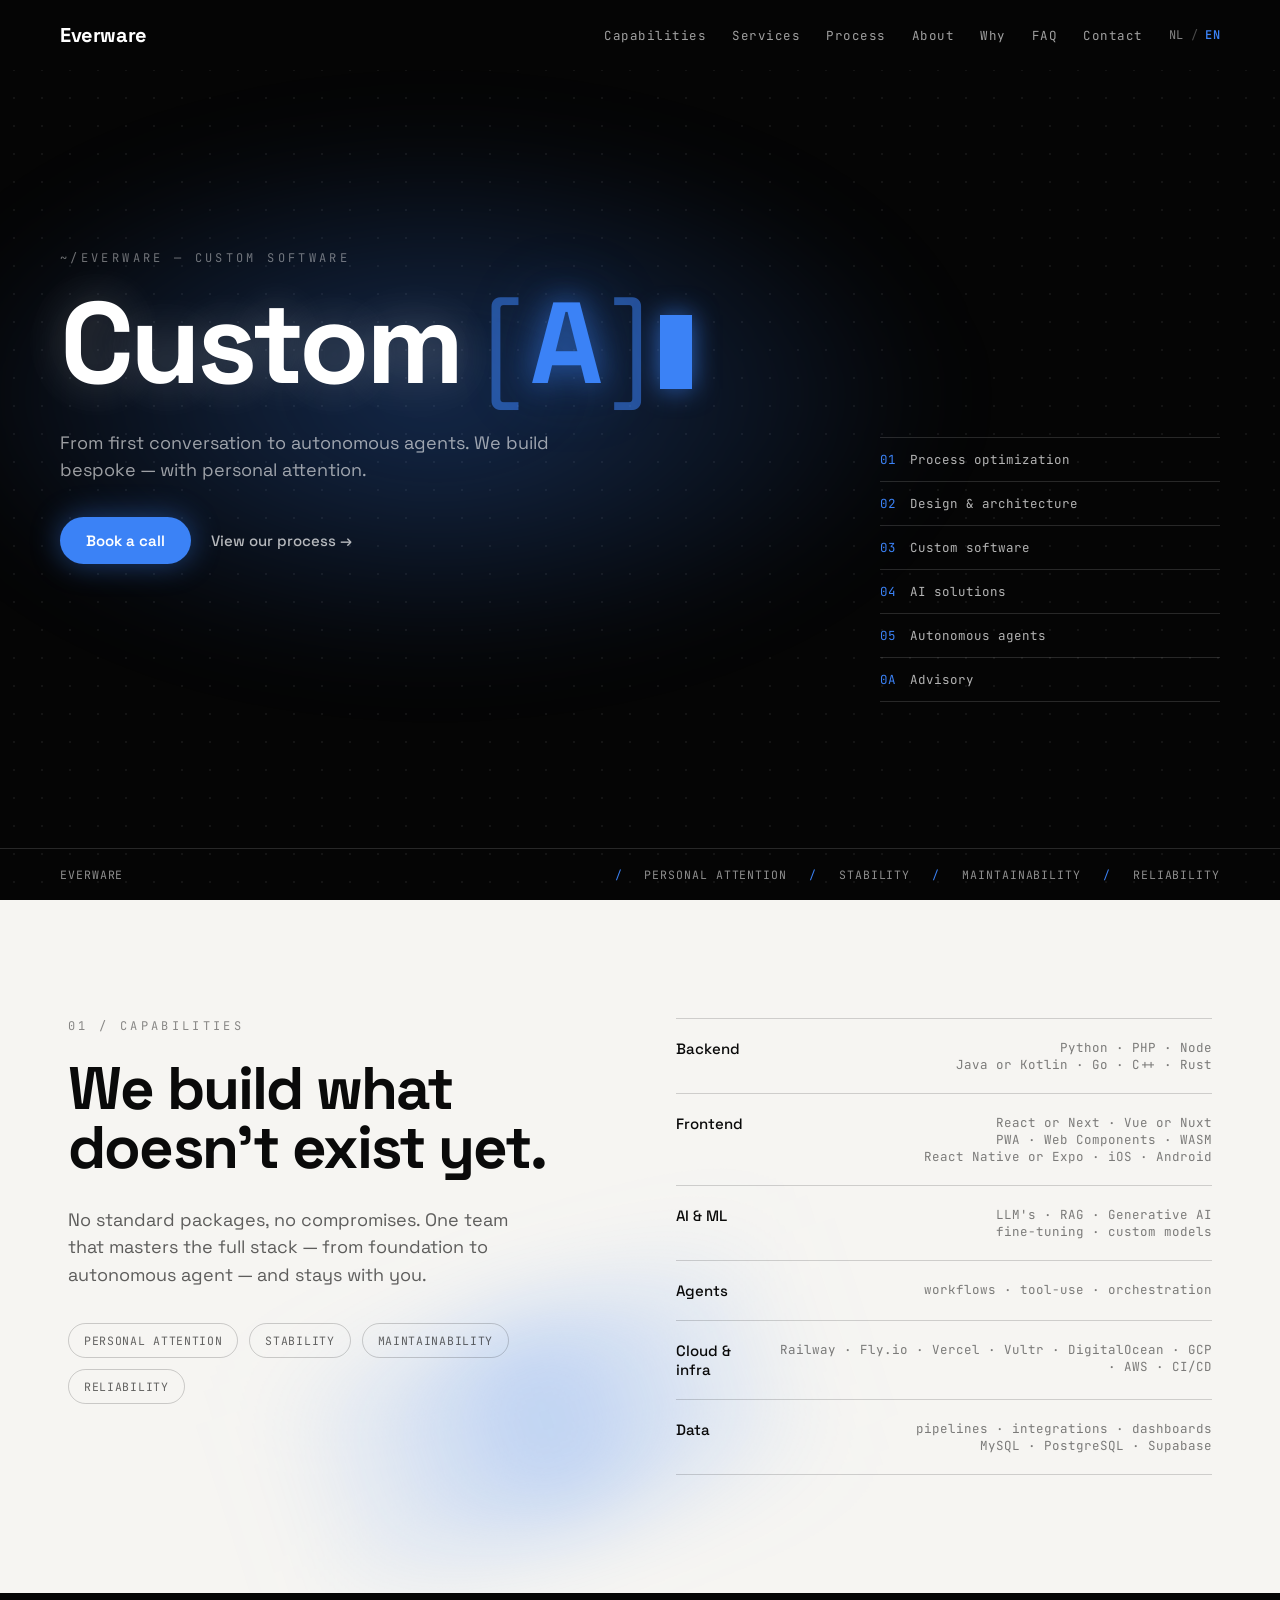
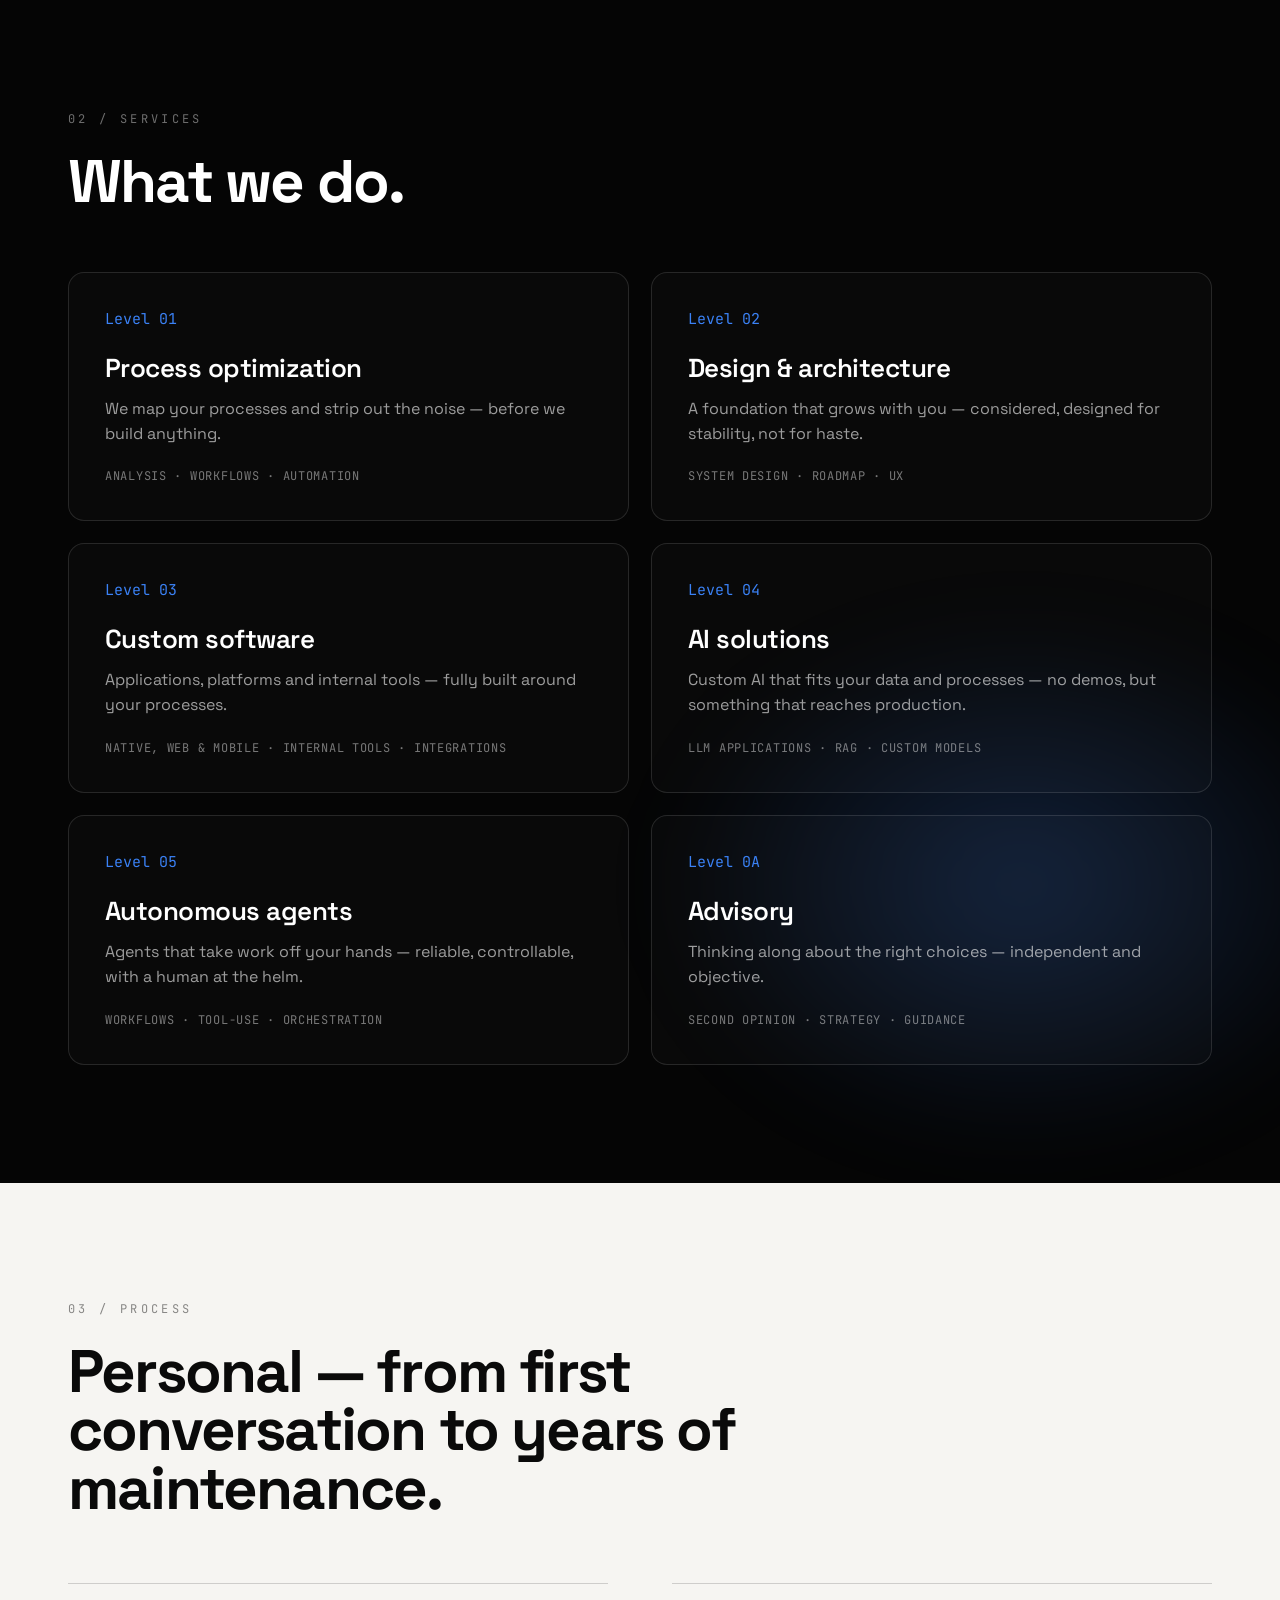
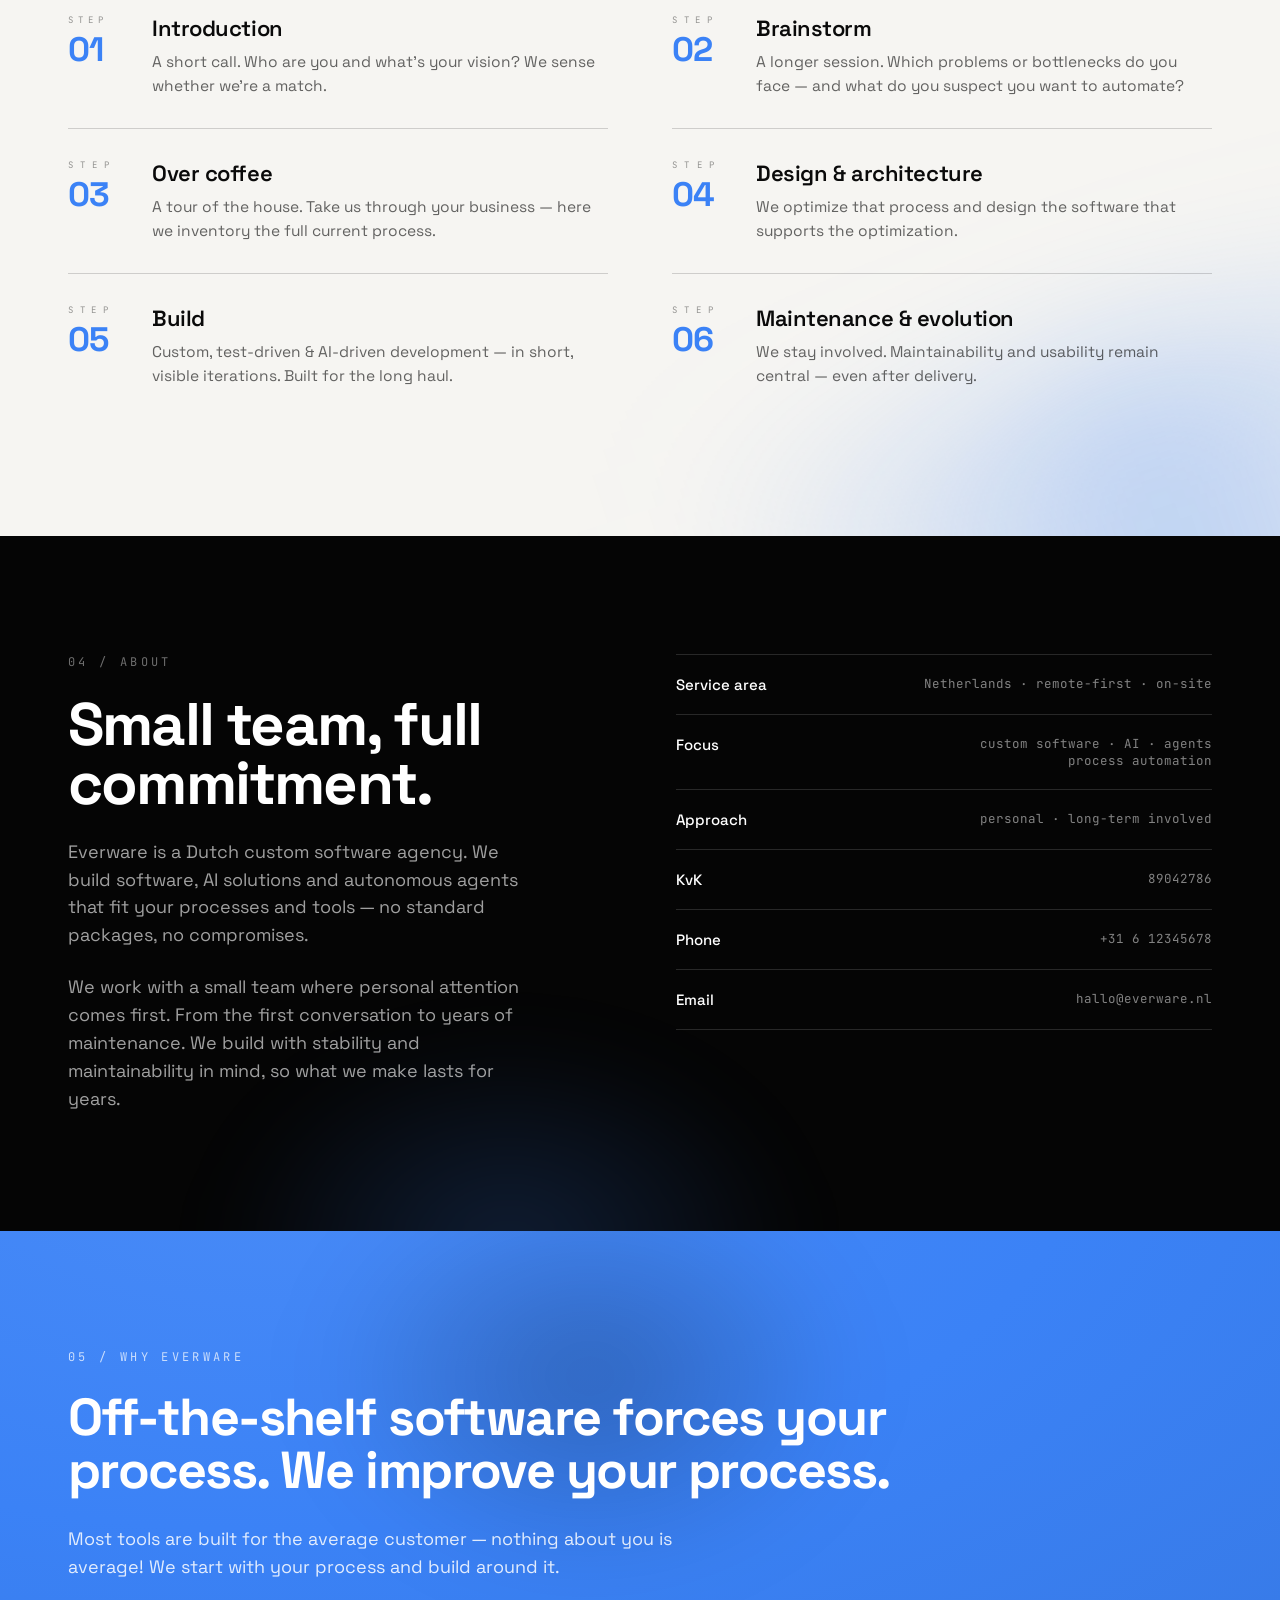
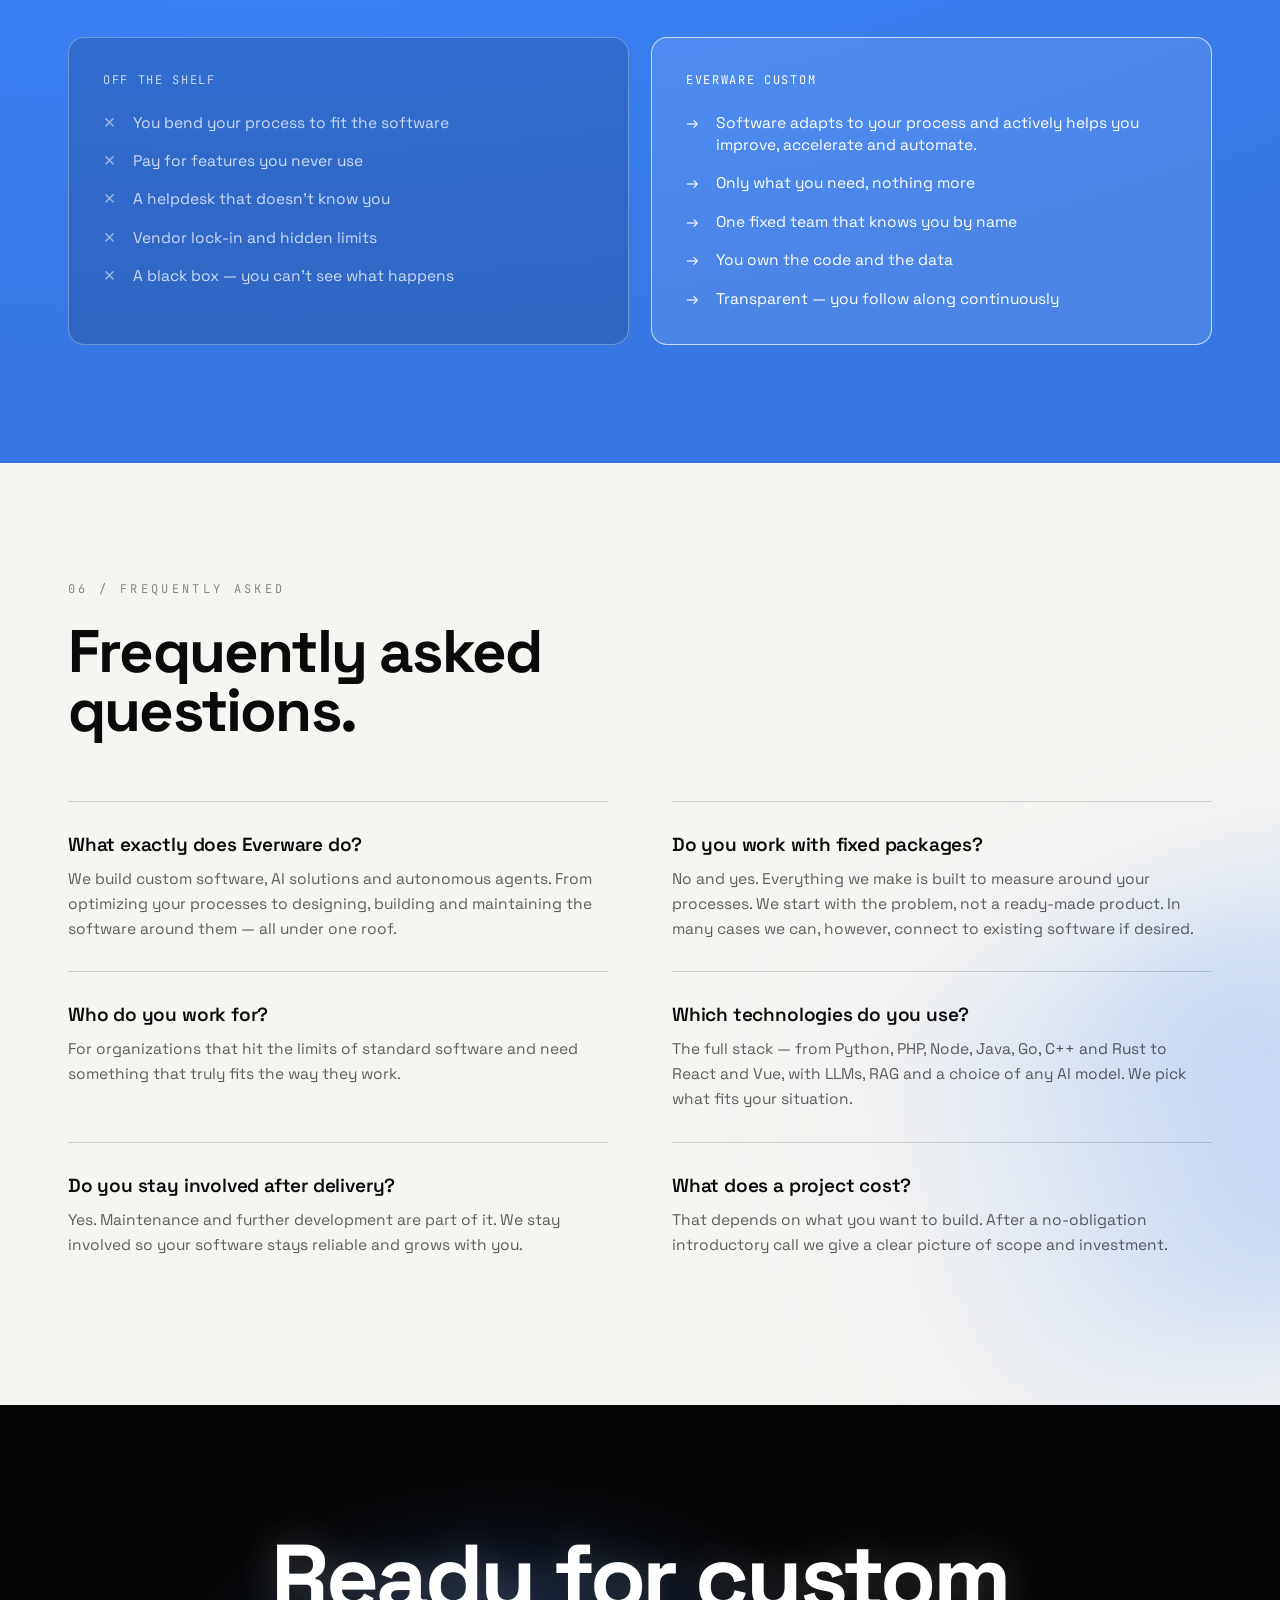
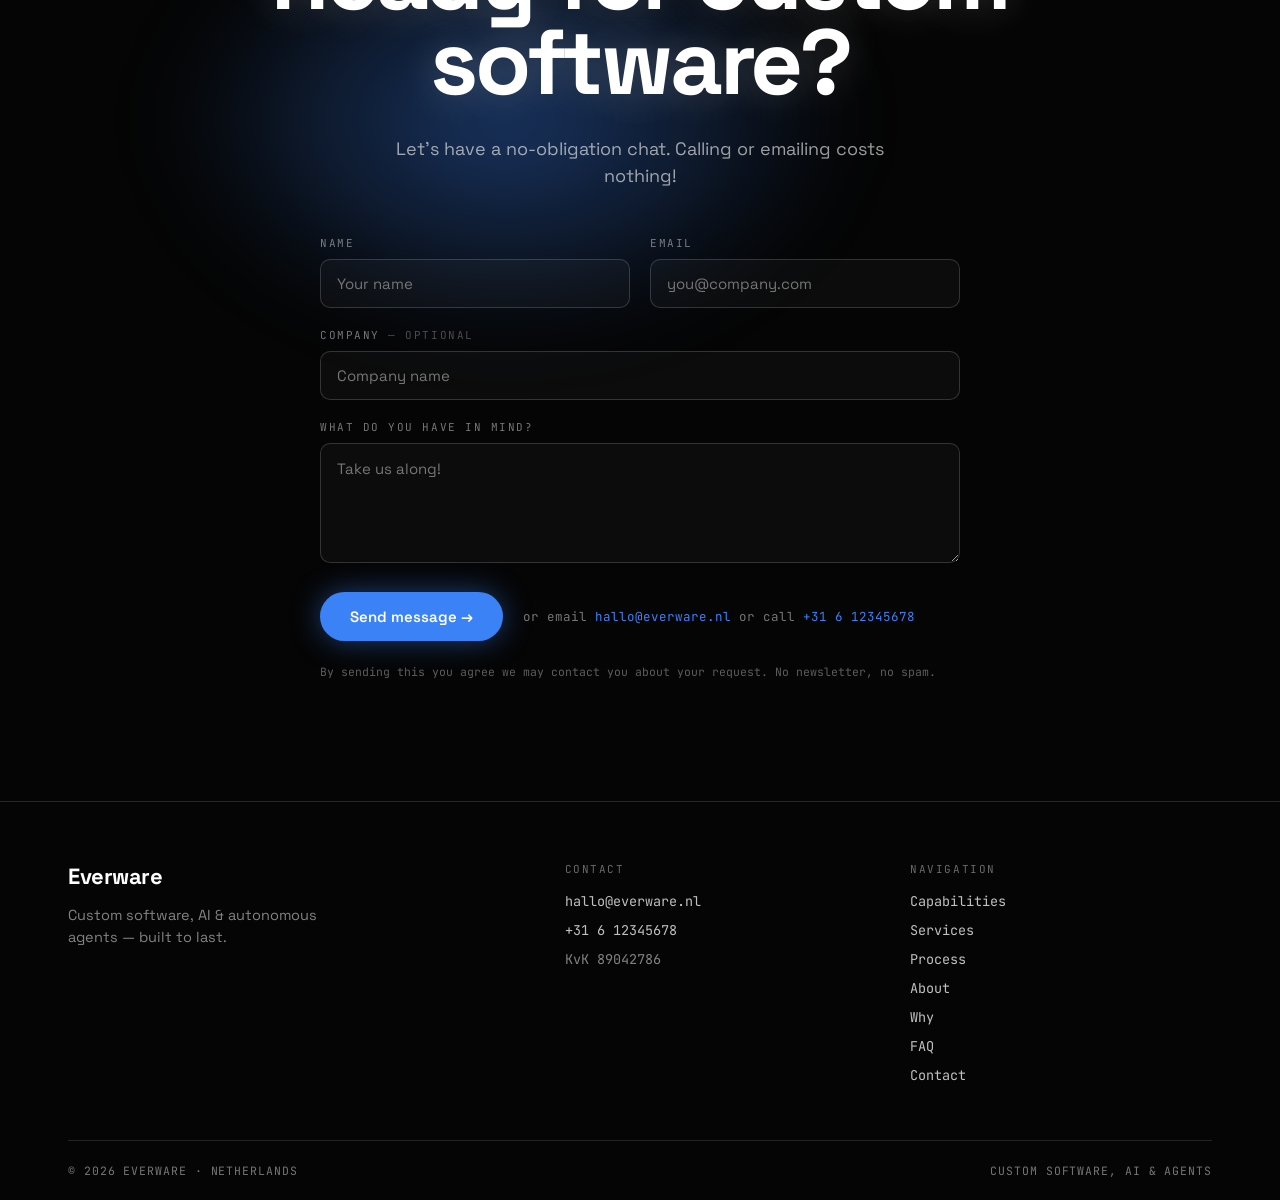
==== en/index.html @ c6e0899a "fixed text" ====
<!DOCTYPE html>
<html lang="en">
<head>
<meta charset="utf-8">
<meta name="viewport" content="width=device-width, initial-scale=1">
<title>Everware — Custom software, AI &amp; autonomous agents</title>
<meta name="description" content="Everware — Dutch custom software agency. Bespoke software, AI solutions and autonomous agents, with personal attention.">
<meta property="og:type" content="website">
<meta property="og:title" content="Everware — Custom software, AI &amp; autonomous agents">
<meta property="og:description" content="From first conversation to autonomous agents. We build bespoke — with personal attention, stability and maintainability.">
<meta property="og:url" content="https://everware.nl/en/">
<meta property="og:locale" content="en_US">
<meta property="og:locale:alternate" content="nl_NL">
<link rel="canonical" href="https://everware.nl/en/">
<link rel="alternate" hreflang="nl" href="https://everware.nl/">
<link rel="alternate" hreflang="en" href="https://everware.nl/en/">
<link rel="alternate" hreflang="x-default" href="https://everware.nl/">
<link rel="icon" href="data:image/svg+xml,%3Csvg%20xmlns='http://www.w3.org/2000/svg'%20viewBox='0%200%2032%2032'%3E%3Crect%20width='32'%20height='32'%20fill='%23050505'/%3E%3Ctext%20x='16'%20y='23'%20font-family='monospace'%20font-size='20'%20font-weight='700'%20fill='%233B82F6'%20text-anchor='middle'%3EE%3C/text%3E%3C/svg%3E">
<link rel="preconnect" href="https://fonts.googleapis.com">
<link rel="preconnect" href="https://fonts.gstatic.com" crossorigin>
<link href="https://fonts.googleapis.com/css2?family=Space+Grotesk:wght@400;500;600;700&family=JetBrains+Mono:wght@400;500;700&display=swap" rel="stylesheet">
<link rel="stylesheet" href="../assets/style.css">
<script src="../assets/main.js" defer></script>
</head>
<body>
<div style="background:#050505;color:#fff;--accent:#3B82F6">

  <!-- ============ FIXED HEADER ============ -->
  <header id="ew-header" style="position:fixed;top:0;left:0;right:0;z-index:200;background:#050505;color:#fff;transition:background .45s ease,color .45s ease;will-change:background,color">
    <div class="ew-nav" style="max-width:1600px;width:100%;margin:0 auto;display:flex;align-items:center;justify-content:space-between;padding:22px 60px;box-sizing:border-box">
      <div style="font-weight:700;font-size:20px;letter-spacing:-.02em">Everware</div>
      <div style="display:flex;align-items:center;gap:26px">
        <div class="ew-navlinks" style="display:flex;flex-wrap:wrap;gap:26px;font-family:'JetBrains Mono',monospace;font-size:12.5px;letter-spacing:.04em">
          <a class="ew-navlink" data-nav="capaciteiten" href="#capaciteiten" data-t="nav.0.label">Capabilities</a>
          <a class="ew-navlink" data-nav="diensten" href="#diensten" data-t="nav.1.label">Services</a>
          <a class="ew-navlink" data-nav="werkwijze" href="#werkwijze" data-t="nav.2.label">Process</a>
          <a class="ew-navlink" data-nav="over-ons" href="#over-ons" data-t="nav.3.label">About</a>
          <a class="ew-navlink" data-nav="waarom" href="#waarom" data-t="nav.4.label">Why</a>
          <a class="ew-navlink" data-nav="faq" href="#faq" data-t="nav.5.label">FAQ</a>
          <a class="ew-navlink" data-nav="contact" href="#contact" data-t="nav.6.label">Contact</a>
        </div>
        <div style="display:flex;align-items:center;gap:7px;font-family:'JetBrains Mono',monospace;font-size:12px;letter-spacing:.04em">
          <a id="ew-lang-nl" class="ew-langbtn" href="../" style="text-decoration:none">NL</a>
          <span style="opacity:.28">/</span>
          <a id="ew-lang-en" class="ew-langbtn" href="./" style="text-decoration:none">EN</a>
        </div>
      </div>
    </div>
  </header>

  <!-- ============ HERO ============ -->
  <section id="ew-hero" data-screen-label="Hero" data-theme="dark" style="position:relative;background:#050505;color:#fff;overflow:hidden;min-height:100vh;display:flex;flex-direction:column">
    <div style="position:absolute;inset:0;background-image:radial-gradient(rgba(255,255,255,.06) 1px,transparent 1px);background-size:28px 28px;pointer-events:none;opacity:1"></div>
    <canvas id="ew-web" style="position:absolute;inset:0;width:100%;height:100%;pointer-events:none;opacity:1"></canvas>
    <div data-glow data-breathe-only data-base="translate(-50%,-50%)" style="position:absolute;top:44%;left:34%;transform:translate(-50%,-50%);width:900px;height:480px;background:radial-gradient(ellipse at center,color-mix(in srgb,var(--accent,#3B82F6) 30%,transparent),transparent 70%);filter:blur(36px);pointer-events:none"></div>

    <div class="ew-hero-grid" style="position:relative;flex:1;width:100%;max-width:1600px;margin:0 auto;box-sizing:border-box;display:flex;align-items:center;padding:0 60px">
      <div class="ew-hero-inner" style="width:100%;display:grid;grid-template-columns:1fr 340px;grid-template-areas:'title title' 'desc index';gap:34px 64px;align-items:start">
      <div style="grid-area:title;min-width:0;display:flex;flex-direction:column;justify-content:flex-end;min-height:calc(42px + clamp(194.4px,16.2vw,248.4px))">
        <div style="font-family:'JetBrains Mono',monospace;font-size:12px;letter-spacing:.28em;color:rgba(255,255,255,.42);text-transform:uppercase;margin-bottom:26px" data-t="heroEyebrow">~/everware — Custom software</div>
        <h1 class="ew-hero-h1" style="margin:0;font-weight:700;font-size:clamp(108px,9vw,138px);line-height:.9;letter-spacing:-.035em;display:flex;flex-wrap:wrap;align-items:baseline;column-gap:22px;row-gap:0">
          <span id="ew-title" style="text-shadow:0 0 40px rgba(255,255,255,.22),0 0 90px rgba(255,255,255,.1)" data-t="heroTitleWord">Custom</span>
          <span id="ew-group" style="display:inline-flex;align-items:baseline;gap:13px">
            <span style="color:color-mix(in srgb,var(--accent,#3B82F6) 55%,transparent);font-weight:400">[</span><span id="ew-typed" style="color:#3B82F6;display:inline-block;text-shadow:0 0 30px #3B82F699,0 0 72px #3B82F666">AI</span><span style="color:color-mix(in srgb,var(--accent,#3B82F6) 55%,transparent);font-weight:400">]</span>
            <span class="ew-cursor" style="width:32px;height:74px;background:var(--accent,#3B82F6);display:inline-block;box-shadow:0 0 26px color-mix(in srgb,var(--accent,#3B82F6) 70%,transparent);animation:blink 1.1s steps(1) infinite;transform:translateY(6px)"></span>
          </span>
        </h1>
      </div>
      <div style="grid-area:desc;min-width:0">
        <p style="max-width:560px;margin:0;font-size:18px;line-height:1.5;color:rgba(255,255,255,.6)" data-t="heroDesc">From first conversation to autonomous agents. We build bespoke — with personal attention.</p>
        <div style="margin-top:34px;display:inline-flex;align-items:center;gap:12px">
          <a href="#contact" style="text-decoration:none;background:var(--accent,#3B82F6);color:#fff;font-weight:600;font-size:15px;padding:14px 26px;border-radius:999px;box-shadow:0 0 30px color-mix(in srgb,var(--accent,#3B82F6) 45%,transparent)" data-t="heroCta1">Book a call</a>
          <a href="#werkwijze" style="text-decoration:none;color:rgba(255,255,255,.7);font-weight:500;font-size:15px;padding:14px 8px" data-t="heroCta2">View our process →</a>
        </div>
      </div>
      <div class="ew-hero-index" style="grid-area:index;font-family:'JetBrains Mono',monospace;font-size:12.5px;border-bottom:1px solid rgba(255,255,255,.14);margin-top:8px">
        <a class="ew-ixlink" href="#diensten" style="text-decoration:none;border-top:1px solid rgba(255,255,255,.14);padding:13px 0;display:flex;gap:14px;color:rgba(255,255,255,.7)"><span style="color:var(--accent,#3B82F6)">01</span><span data-t="heroIndex.0.label">Process optimization</span></a>
        <a class="ew-ixlink" href="#diensten" style="text-decoration:none;border-top:1px solid rgba(255,255,255,.14);padding:13px 0;display:flex;gap:14px;color:rgba(255,255,255,.7)"><span style="color:var(--accent,#3B82F6)">02</span><span data-t="heroIndex.1.label">Design &amp; architecture</span></a>
        <a class="ew-ixlink" href="#diensten" style="text-decoration:none;border-top:1px solid rgba(255,255,255,.14);padding:13px 0;display:flex;gap:14px;color:rgba(255,255,255,.7)"><span style="color:var(--accent,#3B82F6)">03</span><span data-t="heroIndex.2.label">Custom software</span></a>
        <a class="ew-ixlink" href="#diensten" style="text-decoration:none;border-top:1px solid rgba(255,255,255,.14);padding:13px 0;display:flex;gap:14px;color:rgba(255,255,255,.7)"><span style="color:var(--accent,#3B82F6)">04</span><span data-t="heroIndex.3.label">AI solutions</span></a>
        <a class="ew-ixlink" href="#diensten" style="text-decoration:none;border-top:1px solid rgba(255,255,255,.14);padding:13px 0;display:flex;gap:14px;color:rgba(255,255,255,.7)"><span style="color:var(--accent,#3B82F6)">05</span><span data-t="heroIndex.4.label">Autonomous agents</span></a>
        <a class="ew-ixlink" href="#diensten" style="text-decoration:none;border-top:1px solid rgba(255,255,255,.14);padding:13px 0;display:flex;gap:14px;color:rgba(255,255,255,.7)"><span style="color:var(--accent,#3B82F6)">0A</span><span data-t="heroIndex.5.label">Advisory</span></a>
      </div>
      </div>
    </div>

    <div style="position:relative;border-top:1px solid rgba(255,255,255,.14)">
      <div class="ew-status" style="max-width:1600px;margin:0 auto;box-sizing:border-box;display:flex;align-items:center;justify-content:space-between;padding:18px 60px;font-family:'JetBrains Mono',monospace;font-size:11.5px;letter-spacing:.08em;text-transform:uppercase;color:rgba(255,255,255,.55)">
        <span>Everware</span>
        <span class="ew-metrics" style="display:flex;gap:22px">
          <span style="display:inline-flex;align-items:center;gap:22px"><span style="color:var(--accent,#3B82F6)">/</span><span data-t="status.0">Personal attention</span></span>
          <span style="display:inline-flex;align-items:center;gap:22px"><span style="color:var(--accent,#3B82F6)">/</span><span data-t="status.1">Stability</span></span>
          <span style="display:inline-flex;align-items:center;gap:22px"><span style="color:var(--accent,#3B82F6)">/</span><span data-t="status.2">Maintainability</span></span>
          <span style="display:inline-flex;align-items:center;gap:22px"><span style="color:var(--accent,#3B82F6)">/</span><span data-t="status.3">Reliability</span></span>
        </span>
      </div>
    </div>
  </section>

  <!-- ============ CAPABILITIES (white) ============ -->
  <section id="capaciteiten" data-screen-label="Capaciteiten" data-theme="light" style="position:relative;overflow:hidden;background:#f6f5f2;color:#0a0a0a">
    <div data-glow data-base="rotate(-18deg)" style="position:absolute;top:15%;left:-11%;width:56%;height:40%;transform:rotate(-18deg);background:linear-gradient(90deg,transparent,color-mix(in srgb,var(--accent,#3B82F6) 55%,transparent) 45%,color-mix(in srgb,var(--accent,#3B82F6) 70%,transparent) 50%,color-mix(in srgb,var(--accent,#3B82F6) 55%,transparent) 55%,transparent);filter:blur(60px);opacity:.5;pointer-events:none"></div>
    <div class="ew-pad ew-grid2" style="position:relative;max-width:1240px;margin:0 auto;box-sizing:border-box;padding:118px 48px;display:grid;grid-template-columns:1fr 1fr;gap:72px;align-items:start">
      <div>
        <div style="font-family:'JetBrains Mono',monospace;font-size:12px;letter-spacing:.28em;text-transform:uppercase;color:rgba(0,0,0,.45);margin-bottom:26px" data-t="capEyebrow">01 / Capabilities</div>
        <h2 class="ew-sec-h2" style="margin:0;font-weight:700;font-size:60px;line-height:.98;letter-spacing:-.03em" data-t="capH2">We build what doesn't exist yet.</h2>
        <p style="max-width:440px;margin:28px 0 0;font-size:18px;line-height:1.55;color:rgba(0,0,0,.62)" data-t="capLead">No standard packages, no compromises. One team that masters the full stack — from foundation to autonomous agent — and stays with you.</p>
        <div style="display:flex;gap:11px;margin-top:34px;font-family:'JetBrains Mono',monospace;flex-wrap:wrap">
          <span style="border:1px solid rgba(0,0,0,.18);padding:9px 15px;border-radius:999px;font-size:11.5px;letter-spacing:.06em;text-transform:uppercase;color:rgba(0,0,0,.6)" data-t="capTags.0">Personal attention</span>
          <span style="border:1px solid rgba(0,0,0,.18);padding:9px 15px;border-radius:999px;font-size:11.5px;letter-spacing:.06em;text-transform:uppercase;color:rgba(0,0,0,.6)" data-t="capTags.1">Stability</span>
          <span style="border:1px solid rgba(0,0,0,.18);padding:9px 15px;border-radius:999px;font-size:11.5px;letter-spacing:.06em;text-transform:uppercase;color:rgba(0,0,0,.6)" data-t="capTags.2">Maintainability</span>
          <span style="border:1px solid rgba(0,0,0,.18);padding:9px 15px;border-radius:999px;font-size:11.5px;letter-spacing:.06em;text-transform:uppercase;color:rgba(0,0,0,.6)" data-t="capTags.3">Reliability</span>
        </div>
      </div>
      <div style="font-family:'JetBrains Mono',monospace;border-bottom:1px solid rgba(0,0,0,.16)">
        <div style="border-top:1px solid rgba(0,0,0,.16);padding:20px 0;display:flex;justify-content:space-between;gap:24px">
          <span style="font-size:15px;font-weight:500;font-family:'Space Grotesk',sans-serif" data-t="capRows.0.label">Backend</span>
          <span style="font-size:12.5px;color:rgba(0,0,0,.5);text-align:right"><span style="display:block" data-t="capRows.0.lines.0">Python · PHP · Node</span><span style="display:block" data-t="capRows.0.lines.1">Java or Kotlin · Go · C++ · Rust</span></span>
        </div>
        <div style="border-top:1px solid rgba(0,0,0,.16);padding:20px 0;display:flex;justify-content:space-between;gap:24px">
          <span style="font-size:15px;font-weight:500;font-family:'Space Grotesk',sans-serif" data-t="capRows.1.label">Frontend</span>
          <span style="font-size:12.5px;color:rgba(0,0,0,.5);text-align:right"><span style="display:block" data-t="capRows.1.lines.0">React or Next · Vue or Nuxt</span><span style="display:block" data-t="capRows.1.lines.1">PWA · Web Components · WASM</span><span style="display:block" data-t="capRows.1.lines.2">React Native or Expo · iOS · Android</span></span>
        </div>
        <div style="border-top:1px solid rgba(0,0,0,.16);padding:20px 0;display:flex;justify-content:space-between;gap:24px">
          <span style="font-size:15px;font-weight:500;font-family:'Space Grotesk',sans-serif" data-t="capRows.2.label">AI &amp; ML</span>
          <span style="font-size:12.5px;color:rgba(0,0,0,.5);text-align:right"><span style="display:block" data-t="capRows.2.lines.0">LLM's · RAG · Generative AI</span><span style="display:block" data-t="capRows.2.lines.1">fine-tuning · custom models</span></span>
        </div>
        <div style="border-top:1px solid rgba(0,0,0,.16);padding:20px 0;display:flex;justify-content:space-between;gap:24px">
          <span style="font-size:15px;font-weight:500;font-family:'Space Grotesk',sans-serif" data-t="capRows.3.label">Agents</span>
          <span style="font-size:12.5px;color:rgba(0,0,0,.5);text-align:right"><span style="display:block" data-t="capRows.3.lines.0">workflows · tool-use · orchestration</span></span>
        </div>
        <div style="border-top:1px solid rgba(0,0,0,.16);padding:20px 0;display:flex;justify-content:space-between;gap:24px">
          <span style="font-size:15px;font-weight:500;font-family:'Space Grotesk',sans-serif" data-t="capRows.4.label">Cloud &amp; infra</span>
          <span style="font-size:12.5px;color:rgba(0,0,0,.5);text-align:right"><span style="display:block" data-t="capRows.4.lines.0">Railway · Fly.io · Vercel · Vultr · DigitalOcean · GCP · AWS · CI/CD</span></span>
        </div>
        <div style="border-top:1px solid rgba(0,0,0,.16);padding:20px 0;display:flex;justify-content:space-between;gap:24px">
          <span style="font-size:15px;font-weight:500;font-family:'Space Grotesk',sans-serif" data-t="capRows.5.label">Data</span>
          <span style="font-size:12.5px;color:rgba(0,0,0,.5);text-align:right"><span style="display:block" data-t="capRows.5.lines.0">pipelines · integrations · dashboards</span><span style="display:block" data-t="capRows.5.lines.1">MySQL · PostgreSQL · Supabase</span></span>
        </div>
      </div>
    </div>
  </section>

  <!-- ============ SERVICES (black) ============ -->
  <section id="diensten" data-screen-label="Diensten" data-theme="dark" style="position:relative;background:#050505;color:#fff;overflow:hidden">
    <div data-glow data-base="none" style="position:absolute;top:27%;right:-2%;width:760px;height:560px;background:radial-gradient(ellipse at center,color-mix(in srgb,var(--accent,#3B82F6) 22%,transparent),transparent 70%);filter:blur(40px);pointer-events:none"></div>
    <div class="ew-pad" style="position:relative;max-width:1240px;margin:0 auto;box-sizing:border-box;padding:118px 48px">
      <div style="font-family:'JetBrains Mono',monospace;font-size:12px;letter-spacing:.28em;text-transform:uppercase;color:rgba(255,255,255,.42);margin-bottom:26px" data-t="svEyebrow">02 / Services</div>
      <h2 class="ew-sec-h2" style="margin:0 0 60px;font-weight:700;font-size:60px;line-height:.98;letter-spacing:-.03em;max-width:760px" data-t="svH2">What we do.</h2>
      <div class="ew-grid2" style="display:grid;grid-template-columns:1fr 1fr;gap:22px">
        <div class="ew-card" style="border:1px solid rgba(255,255,255,.12);background:rgba(255,255,255,.02);border-radius:16px;padding:36px">
          <div style="font-family:'JetBrains Mono',monospace;font-size:15px;color:var(--accent,#3B82F6);margin-bottom:22px" data-t="svCards.0.level">Level 01</div>
          <h3 style="margin:0 0 12px;font-size:26px;font-weight:600;letter-spacing:-.02em" data-t="svCards.0.title">Process optimization</h3>
          <p style="margin:0 0 22px;font-size:16px;line-height:1.55;color:rgba(255,255,255,.6)" data-t="svCards.0.desc">We map your processes and strip out the noise — before we build anything.</p>
          <div style="font-family:'JetBrains Mono',monospace;font-size:12px;letter-spacing:.06em;color:rgba(255,255,255,.45);text-transform:uppercase" data-t="svCards.0.meta">Analysis · Workflows · Automation</div>
        </div>
        <div class="ew-card" style="border:1px solid rgba(255,255,255,.12);background:rgba(255,255,255,.02);border-radius:16px;padding:36px">
          <div style="font-family:'JetBrains Mono',monospace;font-size:15px;color:var(--accent,#3B82F6);margin-bottom:22px" data-t="svCards.1.level">Level 02</div>
          <h3 style="margin:0 0 12px;font-size:26px;font-weight:600;letter-spacing:-.02em" data-t="svCards.1.title">Design &amp; architecture</h3>
          <p style="margin:0 0 22px;font-size:16px;line-height:1.55;color:rgba(255,255,255,.6)" data-t="svCards.1.desc">A foundation that grows with you — considered, designed for stability, not for haste.</p>
          <div style="font-family:'JetBrains Mono',monospace;font-size:12px;letter-spacing:.06em;color:rgba(255,255,255,.45);text-transform:uppercase" data-t="svCards.1.meta">System design · Roadmap · UX</div>
        </div>
        <div class="ew-card" style="border:1px solid rgba(255,255,255,.12);background:rgba(255,255,255,.02);border-radius:16px;padding:36px">
          <div style="font-family:'JetBrains Mono',monospace;font-size:15px;color:var(--accent,#3B82F6);margin-bottom:22px" data-t="svCards.2.level">Level 03</div>
          <h3 style="margin:0 0 12px;font-size:26px;font-weight:600;letter-spacing:-.02em" data-t="svCards.2.title">Custom software</h3>
          <p style="margin:0 0 22px;font-size:16px;line-height:1.55;color:rgba(255,255,255,.6)" data-t="svCards.2.desc">Applications, platforms and internal tools — fully built around your processes.</p>
          <div style="font-family:'JetBrains Mono',monospace;font-size:12px;letter-spacing:.06em;color:rgba(255,255,255,.45);text-transform:uppercase" data-t="svCards.2.meta">Native, web &amp; mobile · Internal tools · Integrations</div>
        </div>
        <div class="ew-card" style="border:1px solid rgba(255,255,255,.12);background:rgba(255,255,255,.02);border-radius:16px;padding:36px">
          <div style="font-family:'JetBrains Mono',monospace;font-size:15px;color:var(--accent,#3B82F6);margin-bottom:22px" data-t="svCards.3.level">Level 04</div>
          <h3 style="margin:0 0 12px;font-size:26px;font-weight:600;letter-spacing:-.02em" data-t="svCards.3.title">AI solutions</h3>
          <p style="margin:0 0 22px;font-size:16px;line-height:1.55;color:rgba(255,255,255,.6)" data-t="svCards.3.desc">Custom AI that fits your data and processes — no demos, but something that reaches production.</p>
          <div style="font-family:'JetBrains Mono',monospace;font-size:12px;letter-spacing:.06em;color:rgba(255,255,255,.45);text-transform:uppercase" data-t="svCards.3.meta">LLM applications · RAG · Custom models</div>
        </div>
        <div class="ew-card" style="border:1px solid rgba(255,255,255,.12);background:rgba(255,255,255,.02);border-radius:16px;padding:36px">
          <div style="font-family:'JetBrains Mono',monospace;font-size:15px;color:var(--accent,#3B82F6);margin-bottom:22px" data-t="svCards.4.level">Level 05</div>
          <h3 style="margin:0 0 12px;font-size:26px;font-weight:600;letter-spacing:-.02em" data-t="svCards.4.title">Autonomous agents</h3>
          <p style="margin:0 0 22px;font-size:16px;line-height:1.55;color:rgba(255,255,255,.6)" data-t="svCards.4.desc">Agents that take work off your hands — reliable, controllable, with a human at the helm.</p>
          <div style="font-family:'JetBrains Mono',monospace;font-size:12px;letter-spacing:.06em;color:rgba(255,255,255,.45);text-transform:uppercase" data-t="svCards.4.meta">Workflows · Tool-use · Orchestration</div>
        </div>
        <div class="ew-card" style="border:1px solid rgba(255,255,255,.12);background:rgba(255,255,255,.02);border-radius:16px;padding:36px">
          <div style="font-family:'JetBrains Mono',monospace;font-size:15px;color:var(--accent,#3B82F6);margin-bottom:22px" data-t="svCards.5.level">Level 0A</div>
          <h3 style="margin:0 0 12px;font-size:26px;font-weight:600;letter-spacing:-.02em" data-t="svCards.5.title">Advisory</h3>
          <p style="margin:0 0 22px;font-size:16px;line-height:1.55;color:rgba(255,255,255,.6)" data-t="svCards.5.desc">Thinking along about the right choices — independent and objective.</p>
          <div style="font-family:'JetBrains Mono',monospace;font-size:12px;letter-spacing:.06em;color:rgba(255,255,255,.45);text-transform:uppercase" data-t="svCards.5.meta">Second opinion · Strategy · Guidance</div>
        </div>
      </div>
    </div>
  </section>

  <!-- ============ WERKWIJZE (white) ============ -->
  <section id="werkwijze" data-screen-label="Werkwijze" data-theme="light" style="position:relative;overflow:hidden;background:#f6f5f2;color:#0a0a0a">
    <div data-glow data-base="rotate(-18deg)" style="position:absolute;bottom:12%;right:4%;width:56%;height:40%;transform:rotate(-18deg);background:linear-gradient(90deg,transparent,color-mix(in srgb,var(--accent,#3B82F6) 55%,transparent) 45%,color-mix(in srgb,var(--accent,#3B82F6) 70%,transparent) 50%,color-mix(in srgb,var(--accent,#3B82F6) 55%,transparent) 55%,transparent);filter:blur(60px);opacity:.5;pointer-events:none"></div>
    <div class="ew-pad" style="position:relative;max-width:1240px;margin:0 auto;box-sizing:border-box;padding:118px 48px">
      <div style="font-family:'JetBrains Mono',monospace;font-size:12px;letter-spacing:.28em;text-transform:uppercase;color:rgba(0,0,0,.45);margin-bottom:26px" data-t="wpEyebrow">03 / Process</div>
      <h2 class="ew-sec-h2" style="margin:0 0 64px;font-weight:700;font-size:60px;line-height:.98;letter-spacing:-.03em;max-width:820px" data-t="wpH2">Personal — from first conversation to years of maintenance.</h2>
      <div class="ew-grid2" style="display:grid;grid-template-columns:1fr 1fr;gap:0 64px">
        <div style="border-top:1px solid rgba(0,0,0,.16);padding:30px 0;display:grid;grid-template-columns:64px 1fr;gap:20px;align-items:start">
          <div style="display:inline-block;width:fit-content;justify-self:start">
            <div data-letters style="font-family:'JetBrains Mono',monospace;font-size:9px;letter-spacing:0;text-transform:uppercase;color:rgba(0,0,0,.4);display:flex;justify-content:space-between;margin-bottom:2px"><span>s</span><span>t</span><span>e</span><span>p</span></div>
            <div style="font-weight:700;font-size:34px;letter-spacing:-.03em;color:var(--accent,#3B82F6)">01</div>
          </div>
          <div><h3 style="margin:0 0 8px;font-size:22px;font-weight:600;letter-spacing:-.02em" data-t="wpSteps.0.title">Introduction</h3><p style="margin:0;font-size:15.5px;line-height:1.55;color:rgba(0,0,0,.6)" data-t="wpSteps.0.desc">A short call. Who are you and what's your vision? We sense whether we're a match.</p></div>
        </div>
        <div style="border-top:1px solid rgba(0,0,0,.16);padding:30px 0;display:grid;grid-template-columns:64px 1fr;gap:20px;align-items:start">
          <div style="display:inline-block;width:fit-content;justify-self:start">
            <div data-letters style="font-family:'JetBrains Mono',monospace;font-size:9px;letter-spacing:0;text-transform:uppercase;color:rgba(0,0,0,.4);display:flex;justify-content:space-between;margin-bottom:2px"><span>s</span><span>t</span><span>e</span><span>p</span></div>
            <div style="font-weight:700;font-size:34px;letter-spacing:-.03em;color:var(--accent,#3B82F6)">02</div>
          </div>
          <div><h3 style="margin:0 0 8px;font-size:22px;font-weight:600;letter-spacing:-.02em" data-t="wpSteps.1.title">Brainstorm</h3><p style="margin:0;font-size:15.5px;line-height:1.55;color:rgba(0,0,0,.6)" data-t="wpSteps.1.desc">A longer session. Which problems or bottlenecks do you face — and what do you suspect you want to automate?</p></div>
        </div>
        <div style="border-top:1px solid rgba(0,0,0,.16);padding:30px 0;display:grid;grid-template-columns:64px 1fr;gap:20px;align-items:start">
          <div style="display:inline-block;width:fit-content;justify-self:start">
            <div data-letters style="font-family:'JetBrains Mono',monospace;font-size:9px;letter-spacing:0;text-transform:uppercase;color:rgba(0,0,0,.4);display:flex;justify-content:space-between;margin-bottom:2px"><span>s</span><span>t</span><span>e</span><span>p</span></div>
            <div style="font-weight:700;font-size:34px;letter-spacing:-.03em;color:var(--accent,#3B82F6)">03</div>
          </div>
          <div><h3 style="margin:0 0 8px;font-size:22px;font-weight:600;letter-spacing:-.02em" data-t="wpSteps.2.title">Over coffee</h3><p style="margin:0;font-size:15.5px;line-height:1.55;color:rgba(0,0,0,.6)" data-t="wpSteps.2.desc">A tour of the house. Take us through your business — here we inventory the full current process.</p></div>
        </div>
        <div style="border-top:1px solid rgba(0,0,0,.16);padding:30px 0;display:grid;grid-template-columns:64px 1fr;gap:20px;align-items:start">
          <div style="display:inline-block;width:fit-content;justify-self:start">
            <div data-letters style="font-family:'JetBrains Mono',monospace;font-size:9px;letter-spacing:0;text-transform:uppercase;color:rgba(0,0,0,.4);display:flex;justify-content:space-between;margin-bottom:2px"><span>s</span><span>t</span><span>e</span><span>p</span></div>
            <div style="font-weight:700;font-size:34px;letter-spacing:-.03em;color:var(--accent,#3B82F6)">04</div>
          </div>
          <div><h3 style="margin:0 0 8px;font-size:22px;font-weight:600;letter-spacing:-.02em" data-t="wpSteps.3.title">Design &amp; architecture</h3><p style="margin:0;font-size:15.5px;line-height:1.55;color:rgba(0,0,0,.6)" data-t="wpSteps.3.desc">We optimize that process and design the software that supports the optimization.</p></div>
        </div>
        <div style="border-top:1px solid rgba(0,0,0,.16);padding:30px 0;display:grid;grid-template-columns:64px 1fr;gap:20px;align-items:start">
          <div style="display:inline-block;width:fit-content;justify-self:start">
            <div data-letters style="font-family:'JetBrains Mono',monospace;font-size:9px;letter-spacing:0;text-transform:uppercase;color:rgba(0,0,0,.4);display:flex;justify-content:space-between;margin-bottom:2px"><span>s</span><span>t</span><span>e</span><span>p</span></div>
            <div style="font-weight:700;font-size:34px;letter-spacing:-.03em;color:var(--accent,#3B82F6)">05</div>
          </div>
          <div><h3 style="margin:0 0 8px;font-size:22px;font-weight:600;letter-spacing:-.02em" data-t="wpSteps.4.title">Build</h3><p style="margin:0;font-size:15.5px;line-height:1.55;color:rgba(0,0,0,.6)" data-t="wpSteps.4.desc">Custom, test-driven &amp; AI-driven development — in short, visible iterations. Built for the long haul.</p></div>
        </div>
        <div style="border-top:1px solid rgba(0,0,0,.16);padding:30px 0;display:grid;grid-template-columns:64px 1fr;gap:20px;align-items:start">
          <div style="display:inline-block;width:fit-content;justify-self:start">
            <div data-letters style="font-family:'JetBrains Mono',monospace;font-size:9px;letter-spacing:0;text-transform:uppercase;color:rgba(0,0,0,.4);display:flex;justify-content:space-between;margin-bottom:2px"><span>s</span><span>t</span><span>e</span><span>p</span></div>
            <div style="font-weight:700;font-size:34px;letter-spacing:-.03em;color:var(--accent,#3B82F6)">06</div>
          </div>
          <div><h3 style="margin:0 0 8px;font-size:22px;font-weight:600;letter-spacing:-.02em" data-t="wpSteps.5.title">Maintenance &amp; evolution</h3><p style="margin:0;font-size:15.5px;line-height:1.55;color:rgba(0,0,0,.6)" data-t="wpSteps.5.desc">We stay involved. Maintainability and usability remain central — even after delivery.</p></div>
        </div>
      </div>
    </div>
  </section>

  <!-- ============ OVER ONS (black) ============ -->
  <section id="over-ons" data-screen-label="Over ons" data-theme="dark" style="position:relative;background:#050505;color:#fff;overflow:hidden">
    <div data-glow data-base="none" style="position:absolute;top:20%;left:-4%;width:720px;height:520px;background:radial-gradient(ellipse at center,color-mix(in srgb,var(--accent,#3B82F6) 20%,transparent),transparent 70%);filter:blur(42px);pointer-events:none"></div>
    <div class="ew-pad ew-grid2" style="position:relative;max-width:1240px;margin:0 auto;box-sizing:border-box;padding:118px 48px;display:grid;grid-template-columns:1fr 1fr;gap:72px;align-items:start">
      <div>
        <div style="font-family:'JetBrains Mono',monospace;font-size:12px;letter-spacing:.28em;text-transform:uppercase;color:rgba(255,255,255,.42);margin-bottom:26px" data-t="abEyebrow">04 / About</div>
        <h2 class="ew-sec-h2" style="margin:0;font-weight:700;font-size:60px;line-height:.98;letter-spacing:-.03em" data-t="abH2">Small team, full commitment.</h2>
        <p style="max-width:460px;margin:24px 0 0;font-size:18px;line-height:1.55;color:rgba(255,255,255,.62)" data-t="abParas.0">Everware is a Dutch custom software agency. We build software, AI solutions and autonomous agents that fit your processes and tools — no standard packages, no compromises.</p>
        <p style="max-width:460px;margin:24px 0 0;font-size:18px;line-height:1.55;color:rgba(255,255,255,.62)" data-t="abParas.1">We work with a small team where personal attention comes first. From the first conversation to years of maintenance. We build with stability and maintainability in mind, so what we make lasts for years.</p>
      </div>
      <div style="font-family:'JetBrains Mono',monospace">
        <div style="border-top:1px solid rgba(255,255,255,.14);padding:20px 0;display:flex;justify-content:space-between;gap:24px">
          <span style="font-size:15px;font-weight:500;font-family:'Space Grotesk',sans-serif" data-t="abRows.0.label">Service area</span>
          <span style="font-size:12.5px;color:rgba(255,255,255,.5);text-align:right"><span style="display:block" data-t="abRows.0.lines.0">Netherlands · remote-first · on-site</span></span>
        </div>
        <div style="border-top:1px solid rgba(255,255,255,.14);padding:20px 0;display:flex;justify-content:space-between;gap:24px">
          <span style="font-size:15px;font-weight:500;font-family:'Space Grotesk',sans-serif" data-t="abRows.1.label">Focus</span>
          <span style="font-size:12.5px;color:rgba(255,255,255,.5);text-align:right"><span style="display:block" data-t="abRows.1.lines.0">custom software · AI · agents</span><span style="display:block" data-t="abRows.1.lines.1">process automation</span></span>
        </div>
        <div style="border-top:1px solid rgba(255,255,255,.14);padding:20px 0;display:flex;justify-content:space-between;gap:24px">
          <span style="font-size:15px;font-weight:500;font-family:'Space Grotesk',sans-serif" data-t="abRows.2.label">Approach</span>
          <span style="font-size:12.5px;color:rgba(255,255,255,.5);text-align:right"><span style="display:block" data-t="abRows.2.lines.0">personal · long-term involved</span></span>
        </div>
        <div style="border-top:1px solid rgba(255,255,255,.14);padding:20px 0;display:flex;justify-content:space-between;gap:24px"><span style="font-size:15px;font-weight:500;font-family:'Space Grotesk',sans-serif">KvK</span><span style="font-size:12.5px;color:rgba(255,255,255,.5);text-align:right">89042786</span></div>
        <div style="border-top:1px solid rgba(255,255,255,.14);padding:20px 0;display:flex;justify-content:space-between;gap:24px"><span style="font-size:15px;font-weight:500;font-family:'Space Grotesk',sans-serif" data-t="abTelLabel">Phone</span><a href="tel:+31612345678" style="font-size:12.5px;color:rgba(255,255,255,.5);text-align:right;text-decoration:none">+31 6 12345678</a></div>
        <div style="border-top:1px solid rgba(255,255,255,.14);border-bottom:1px solid rgba(255,255,255,.14);padding:20px 0;display:flex;justify-content:space-between;gap:24px"><span style="font-size:15px;font-weight:500;font-family:'Space Grotesk',sans-serif" data-t="abEmailLabel">Email</span><a href="mailto:hallo@everware.nl" style="font-size:12.5px;color:rgba(255,255,255,.5);text-align:right;text-decoration:none">hallo@everware.nl</a></div>
      </div>
    </div>
  </section>

  <!-- ============ WAAROM (accent) ============ -->
  <section id="waarom" data-screen-label="Waarom" data-theme="dark" style="position:relative;overflow:hidden;background:radial-gradient(130% 100% at 22% -12%,color-mix(in srgb,#3B82F6 93%,#ffffff) 0%,#3B82F6 48%,color-mix(in srgb,#3B82F6 92%,#000000) 100%);color:var(--wfg,#fff);--wfg:#fff;--wmut:rgba(255,255,255,.72);--wlead:rgba(255,255,255,.85);--wa-bd:rgba(255,255,255,.3);--wa-bg:rgba(0,0,0,.14);--wa-tt:rgba(255,255,255,.72);--wa-tx:rgba(255,255,255,.75);--wa-mk:rgba(255,255,255,.5);--wb-bd:rgba(255,255,255,.7);--wb-bg:rgba(255,255,255,.16);--wb-tt:#ffffff;--wb-tx:#ffffff;--wb-mk:#ffffff;--wglow:rgba(0,0,0,.24)">
    <div data-glow data-parallax="-0.4" data-base="translateY(-50%)" style="position:absolute;top:66%;right:14%;transform:translateY(-50%);width:620px;height:460px;background:radial-gradient(ellipse at center,var(--wglow,color-mix(in srgb,var(--accent,#3B82F6) 16%,transparent)),transparent 70%);filter:blur(48px);pointer-events:none"></div>
    <div class="ew-pad" style="position:relative;max-width:1240px;margin:0 auto;box-sizing:border-box;padding:118px 48px">
      <div style="font-family:'JetBrains Mono',monospace;font-size:12px;letter-spacing:.28em;text-transform:uppercase;color:var(--wmut,rgba(255,255,255,.42));margin-bottom:26px" data-t="whyEyebrow">05 / Why Everware</div>
      <h2 class="ew-sec-h2" style="margin:0;font-weight:700;font-size:52px;line-height:1.02;letter-spacing:-.03em;max-width:900px" data-t="whyH2">Off-the-shelf software forces your process. We improve your process.</h2>
      <p style="max-width:620px;margin:28px 0 0;font-size:18px;line-height:1.55;color:var(--wlead,rgba(255,255,255,.62))" data-t="whyLead">Most tools are built for the average customer — nothing about you is average! We start with your process and build around it.</p>
      <div class="ew-why ew-grid2" style="margin-top:56px;display:grid;grid-template-columns:1fr 1fr;gap:22px">
        <div style="border:1px solid var(--wa-bd,rgba(255,255,255,.12));border-radius:16px;padding:34px;background:var(--wa-bg,rgba(0,0,0,.18))">
          <div style="font-family:'JetBrains Mono',monospace;font-size:12px;letter-spacing:.14em;text-transform:uppercase;color:var(--wa-tt,rgba(255,255,255,.4));margin-bottom:24px" data-t="whyColATitle">Off the shelf</div>
          <div style="display:flex;flex-direction:column;gap:16px">
            <div style="display:grid;grid-template-columns:18px 1fr;gap:12px;font-size:15.5px;line-height:1.45;color:var(--wa-tx,rgba(255,255,255,.55))"><span style="color:var(--wa-mk,rgba(255,255,255,.3))">✕</span><span data-t="whyColA.0">You bend your process to fit the software</span></div>
            <div style="display:grid;grid-template-columns:18px 1fr;gap:12px;font-size:15.5px;line-height:1.45;color:var(--wa-tx,rgba(255,255,255,.55))"><span style="color:var(--wa-mk,rgba(255,255,255,.3))">✕</span><span data-t="whyColA.1">Pay for features you never use</span></div>
            <div style="display:grid;grid-template-columns:18px 1fr;gap:12px;font-size:15.5px;line-height:1.45;color:var(--wa-tx,rgba(255,255,255,.55))"><span style="color:var(--wa-mk,rgba(255,255,255,.3))">✕</span><span data-t="whyColA.2">A helpdesk that doesn't know you</span></div>
            <div style="display:grid;grid-template-columns:18px 1fr;gap:12px;font-size:15.5px;line-height:1.45;color:var(--wa-tx,rgba(255,255,255,.55))"><span style="color:var(--wa-mk,rgba(255,255,255,.3))">✕</span><span data-t="whyColA.3">Vendor lock-in and hidden limits</span></div>
            <div style="display:grid;grid-template-columns:18px 1fr;gap:12px;font-size:15.5px;line-height:1.45;color:var(--wa-tx,rgba(255,255,255,.55))"><span style="color:var(--wa-mk,rgba(255,255,255,.3))">✕</span><span data-t="whyColA.4">A black box — you can't see what happens</span></div>
          </div>
        </div>
        <div style="border:1px solid var(--wb-bd,color-mix(in srgb,var(--accent,#3B82F6) 45%,transparent));border-radius:16px;padding:34px;background-color:#FFFFFF1A">
          <div style="font-family:'JetBrains Mono',monospace;font-size:12px;letter-spacing:.14em;text-transform:uppercase;color:var(--wb-tt,var(--accent,#3B82F6));margin-bottom:24px" data-t="whyColBTitle">Everware custom</div>
          <div style="display:flex;flex-direction:column;gap:16px">
            <div style="display:grid;grid-template-columns:18px 1fr;gap:12px;font-size:15.5px;line-height:1.45;color:var(--wb-tx,rgba(255,255,255,.85))"><span style="color:var(--wb-mk,var(--accent,#3B82F6))">→</span><span data-t="whyColB.0">Software adapts to your process and actively helps you improve, accelerate and automate.</span></div>
            <div style="display:grid;grid-template-columns:18px 1fr;gap:12px;font-size:15.5px;line-height:1.45;color:var(--wb-tx,rgba(255,255,255,.85))"><span style="color:var(--wb-mk,var(--accent,#3B82F6))">→</span><span data-t="whyColB.1">Only what you need, nothing more</span></div>
            <div style="display:grid;grid-template-columns:18px 1fr;gap:12px;font-size:15.5px;line-height:1.45;color:var(--wb-tx,rgba(255,255,255,.85))"><span style="color:var(--wb-mk,var(--accent,#3B82F6))">→</span><span data-t="whyColB.2">One fixed team that knows you by name</span></div>
            <div style="display:grid;grid-template-columns:18px 1fr;gap:12px;font-size:15.5px;line-height:1.45;color:var(--wb-tx,rgba(255,255,255,.85))"><span style="color:var(--wb-mk,var(--accent,#3B82F6))">→</span><span data-t="whyColB.3">You own the code and the data</span></div>
            <div style="display:grid;grid-template-columns:18px 1fr;gap:12px;font-size:15.5px;line-height:1.45;color:var(--wb-tx,rgba(255,255,255,.85))"><span style="color:var(--wb-mk,var(--accent,#3B82F6))">→</span><span data-t="whyColB.4">Transparent — you follow along continuously</span></div>
          </div>
        </div>
      </div>
    </div>
  </section>

  <!-- ============ FAQ (white) ============ -->
  <section id="faq" data-screen-label="FAQ" data-theme="light" style="position:relative;overflow:hidden;background:#f6f5f2;color:#0a0a0a">
    <div data-glow data-base="rotate(-18deg)" style="position:absolute;top:23%;right:-8%;width:52%;height:38%;transform:rotate(-18deg);background:linear-gradient(90deg,transparent,color-mix(in srgb,var(--accent,#3B82F6) 55%,transparent) 45%,color-mix(in srgb,var(--accent,#3B82F6) 70%,transparent) 50%,color-mix(in srgb,var(--accent,#3B82F6) 55%,transparent) 55%,transparent);filter:blur(60px);opacity:.45;pointer-events:none"></div>
    <div class="ew-pad" style="position:relative;max-width:1240px;margin:0 auto;box-sizing:border-box;padding:118px 48px">
      <div style="font-family:'JetBrains Mono',monospace;font-size:12px;letter-spacing:.28em;text-transform:uppercase;color:rgba(0,0,0,.45);margin-bottom:26px" data-t="faqEyebrow">06 / Frequently asked</div>
      <h2 class="ew-sec-h2" style="margin:0 0 60px;font-weight:700;font-size:60px;line-height:.98;letter-spacing:-.03em;max-width:760px" data-t="faqH2">Frequently asked questions.</h2>
      <div class="ew-grid2" style="display:grid;grid-template-columns:1fr 1fr;gap:0 64px">
        <div style="border-top:1px solid rgba(0,0,0,.16);padding:30px 0"><h3 style="margin:0 0 10px;font-size:19px;font-weight:600;letter-spacing:-.01em" data-t="faqItems.0.q">What exactly does Everware do?</h3><p style="margin:0;font-size:15.5px;line-height:1.6;color:rgba(0,0,0,.62)" data-t="faqItems.0.a">We build custom software, AI solutions and autonomous agents. From optimizing your processes to designing, building and maintaining the software around them — all under one roof.</p></div>
        <div style="border-top:1px solid rgba(0,0,0,.16);padding:30px 0"><h3 style="margin:0 0 10px;font-size:19px;font-weight:600;letter-spacing:-.01em" data-t="faqItems.1.q">Do you work with fixed packages?</h3><p style="margin:0;font-size:15.5px;line-height:1.6;color:rgba(0,0,0,.62)" data-t="faqItems.1.a">No and yes. Everything we make is built to measure around your processes. We start with the problem, not a ready-made product. In many cases we can, however, connect to existing software if desired.</p></div>
        <div style="border-top:1px solid rgba(0,0,0,.16);padding:30px 0"><h3 style="margin:0 0 10px;font-size:19px;font-weight:600;letter-spacing:-.01em" data-t="faqItems.2.q">Who do you work for?</h3><p style="margin:0;font-size:15.5px;line-height:1.6;color:rgba(0,0,0,.62)" data-t="faqItems.2.a">For organizations that hit the limits of standard software and need something that truly fits the way they work.</p></div>
        <div style="border-top:1px solid rgba(0,0,0,.16);padding:30px 0"><h3 style="margin:0 0 10px;font-size:19px;font-weight:600;letter-spacing:-.01em" data-t="faqItems.3.q">Which technologies do you use?</h3><p style="margin:0;font-size:15.5px;line-height:1.6;color:rgba(0,0,0,.62)" data-t="faqItems.3.a">The full stack — from Python, PHP, Node, Java, Go, C++ and Rust to React and Vue, with LLMs, RAG and a choice of any AI model. We pick what fits your situation.</p></div>
        <div style="border-top:1px solid rgba(0,0,0,.16);padding:30px 0"><h3 style="margin:0 0 10px;font-size:19px;font-weight:600;letter-spacing:-.01em" data-t="faqItems.4.q">Do you stay involved after delivery?</h3><p style="margin:0;font-size:15.5px;line-height:1.6;color:rgba(0,0,0,.62)" data-t="faqItems.4.a">Yes. Maintenance and further development are part of it. We stay involved so your software stays reliable and grows with you.</p></div>
        <div style="border-top:1px solid rgba(0,0,0,.16);padding:30px 0"><h3 style="margin:0 0 10px;font-size:19px;font-weight:600;letter-spacing:-.01em" data-t="faqItems.5.q">What does a project cost?</h3><p style="margin:0;font-size:15.5px;line-height:1.6;color:rgba(0,0,0,.62)" data-t="faqItems.5.a">That depends on what you want to build. After a no-obligation introductory call we give a clear picture of scope and investment.</p></div>
      </div>
    </div>
  </section>

  <!-- ============ CONTACT (black) ============ -->
  <section id="contact" data-screen-label="Contact" data-theme="dark" style="position:relative;background:#050505;color:#fff;overflow:hidden">
    <div data-glow data-parallax=".05" data-base="none" style="position:absolute;top:-2%;left:3%;width:820px;height:520px;background:radial-gradient(ellipse at center,color-mix(in srgb,var(--accent,#3B82F6) 40%,transparent),transparent 68%);filter:blur(46px);pointer-events:none"></div>

    <div class="ew-contact-pad" style="position:relative;max-width:1240px;margin:0 auto;box-sizing:border-box;padding:130px 48px 0;text-align:center">
      <h2 class="ew-contact-h1" style="margin:0;font-weight:700;font-size:92px;line-height:.92;letter-spacing:-.035em;text-shadow:0 0 40px rgba(255,255,255,.2),0 0 90px rgba(255,255,255,.1)" data-t="ctH2">Ready for custom software?</h2>
      <p style="max-width:540px;margin:30px auto 0;font-size:18px;line-height:1.55;color:rgba(255,255,255,.6)" data-t="ctLead">Let's have a no-obligation chat. Calling or emailing costs nothing!</p>
      <div style="max-width:640px;margin:46px auto 0;text-align:left">
        <form id="ew-form" style="display:grid;gap:20px">
          <div class="ew-form2" style="display:grid;grid-template-columns:1fr 1fr;gap:20px">
            <label style="display:block">
              <span style="display:block;font-family:'JetBrains Mono',monospace;font-size:11px;letter-spacing:.14em;text-transform:uppercase;color:rgba(255,255,255,.45);margin-bottom:9px" data-t="ctNaam">Name</span>
              <input class="ew-input" type="text" name="name" required placeholder="Your name" data-t-ph="ctNaamPh" style="width:100%;box-sizing:border-box;background:rgba(255,255,255,.03);border:1px solid rgba(255,255,255,.16);border-radius:10px;padding:14px 16px;color:#fff;font-family:'Space Grotesk',sans-serif;font-size:15px;outline:none">
            </label>
            <label style="display:block">
              <span style="display:block;font-family:'JetBrains Mono',monospace;font-size:11px;letter-spacing:.14em;text-transform:uppercase;color:rgba(255,255,255,.45);margin-bottom:9px" data-t="ctEmail">Email</span>
              <input class="ew-input" type="email" name="email" required placeholder="you@company.com" data-t-ph="ctEmailPh" style="width:100%;box-sizing:border-box;background:rgba(255,255,255,.03);border:1px solid rgba(255,255,255,.16);border-radius:10px;padding:14px 16px;color:#fff;font-family:'Space Grotesk',sans-serif;font-size:15px;outline:none">
            </label>
          </div>
          <label style="display:block">
            <span style="display:block;font-family:'JetBrains Mono',monospace;font-size:11px;letter-spacing:.14em;text-transform:uppercase;color:rgba(255,255,255,.45);margin-bottom:9px"><span data-t="ctBedrijf">Company</span> <span style="color:rgba(255,255,255,.28)" data-t="ctBedrijfOpt">— optional</span></span>
            <input class="ew-input" type="text" name="company" placeholder="Company name" data-t-ph="ctBedrijfPh" style="width:100%;box-sizing:border-box;background:rgba(255,255,255,.03);border:1px solid rgba(255,255,255,.16);border-radius:10px;padding:14px 16px;color:#fff;font-family:'Space Grotesk',sans-serif;font-size:15px;outline:none">
          </label>
          <label style="display:block">
            <span style="display:block;font-family:'JetBrains Mono',monospace;font-size:11px;letter-spacing:.14em;text-transform:uppercase;color:rgba(255,255,255,.45);margin-bottom:9px" data-t="ctIdea">What do you have in mind?</span>
            <textarea class="ew-input" name="message" required rows="4" placeholder="Take us along!" data-t-ph="ctIdeaPh" style="width:100%;box-sizing:border-box;background:rgba(255,255,255,.03);border:1px solid rgba(255,255,255,.16);border-radius:10px;padding:14px 16px;color:#fff;font-family:'Space Grotesk',sans-serif;font-size:15px;line-height:1.5;outline:none;resize:vertical"></textarea>
          </label>
          <div style="display:flex;align-items:center;gap:20px;flex-wrap:wrap;margin-top:4px">
            <button type="submit" style="border:none;cursor:pointer;background:var(--accent,#3B82F6);color:#fff;font-weight:600;font-size:15px;font-family:'Space Grotesk',sans-serif;padding:15px 30px;border-radius:999px;box-shadow:0 0 30px color-mix(in srgb,var(--accent,#3B82F6) 45%,transparent)" data-t="ctSubmit">Send message →</button>
            <span style="font-family:'JetBrains Mono',monospace;font-size:12.5px;color:rgba(255,255,255,.45)"><span data-t="ctOrPre">or email</span> <a href="mailto:hallo@everware.nl" style="color:var(--accent,#3B82F6);text-decoration:none">hallo@everware.nl</a> <span data-t="ctOrMid">or call</span> <a href="tel:+31612345678" style="color:var(--accent,#3B82F6);text-decoration:none">+31 6 12345678</a></span>
          </div>
          <p style="margin:2px 0 0;font-family:'JetBrains Mono',monospace;font-size:11.5px;line-height:1.5;color:rgba(255,255,255,.35)" data-t="ctAvg">By sending this you agree we may contact you about your request. No newsletter, no spam.</p>
        </form>
        <div id="ew-sent" style="display:none;border:1px solid rgba(255,255,255,.16);background:rgba(255,255,255,.03);border-radius:16px;padding:48px 40px;text-align:center">
          <div style="font-family:'JetBrains Mono',monospace;font-size:12px;letter-spacing:.2em;text-transform:uppercase;color:var(--accent,#3B82F6)" data-t="ctSentTag">// sent</div>
          <p style="font-size:24px;font-weight:600;letter-spacing:-.02em;margin:16px 0 8px" data-t="ctSentTitle">Thanks for your message.</p>
          <p style="font-size:16px;line-height:1.55;color:rgba(255,255,255,.6);margin:0" data-t="ctSentBody">We'll get back to you personally within one business day.</p>
          <button id="ew-again" type="button" style="margin-top:26px;cursor:pointer;background:none;border:1px solid rgba(255,255,255,.2);color:rgba(255,255,255,.75);font-family:'JetBrains Mono',monospace;font-size:12px;letter-spacing:.08em;text-transform:uppercase;padding:11px 20px;border-radius:999px" data-t="ctAgain">Send another message</button>
        </div>
      </div>
    </div>

    <div style="position:relative;margin-top:120px;border-top:1px solid rgba(255,255,255,.14)">
      <div style="max-width:1240px;margin:0 auto;box-sizing:border-box;padding:60px 48px 0">
        <div class="ew-footer-grid" style="display:grid;grid-template-columns:1.5fr 1fr 1fr;gap:44px">
          <div>
            <div style="font-weight:700;font-size:22px;letter-spacing:-.02em">Everware</div>
            <p style="max-width:300px;margin:14px 0 0;font-size:14.5px;line-height:1.55;color:rgba(255,255,255,.5)" data-t="ftTagline">Custom software, AI &amp; autonomous agents — built to last.</p>
          </div>
          <div style="font-family:'JetBrains Mono',monospace">
            <div style="font-size:11px;letter-spacing:.14em;text-transform:uppercase;color:rgba(255,255,255,.4);margin-bottom:16px" data-t="ftContactHd">Contact</div>
            <div style="display:flex;flex-direction:column;gap:11px;font-size:13.5px">
              <a class="ew-ftlink" href="mailto:hallo@everware.nl" style="text-decoration:none;color:rgba(255,255,255,.75)">hallo@everware.nl</a>
              <a class="ew-ftlink" href="tel:+31612345678" style="text-decoration:none;color:rgba(255,255,255,.75)">+31 6 12345678</a>
              <span style="color:rgba(255,255,255,.5)">KvK 89042786</span>
            </div>
          </div>
          <div style="font-family:'JetBrains Mono',monospace">
            <div style="font-size:11px;letter-spacing:.14em;text-transform:uppercase;color:rgba(255,255,255,.4);margin-bottom:16px" data-t="ftNavHd">Navigation</div>
            <div style="display:flex;flex-direction:column;gap:11px;font-size:13.5px">
              <a class="ew-ftlink" href="#capaciteiten" style="text-decoration:none;color:rgba(255,255,255,.75)" data-t="nav.0.label">Capabilities</a>
              <a class="ew-ftlink" href="#diensten" style="text-decoration:none;color:rgba(255,255,255,.75)" data-t="nav.1.label">Services</a>
              <a class="ew-ftlink" href="#werkwijze" style="text-decoration:none;color:rgba(255,255,255,.75)" data-t="nav.2.label">Process</a>
              <a class="ew-ftlink" href="#over-ons" style="text-decoration:none;color:rgba(255,255,255,.75)" data-t="nav.3.label">About</a>
              <a class="ew-ftlink" href="#waarom" style="text-decoration:none;color:rgba(255,255,255,.75)" data-t="nav.4.label">Why</a>
              <a class="ew-ftlink" href="#faq" style="text-decoration:none;color:rgba(255,255,255,.75)" data-t="nav.5.label">FAQ</a>
              <a class="ew-ftlink" href="#contact" style="text-decoration:none;color:rgba(255,255,255,.75)" data-t="nav.6.label">Contact</a>
            </div>
          </div>
        </div>
        <div style="margin-top:56px;border-top:1px solid rgba(255,255,255,.12);display:flex;align-items:center;justify-content:space-between;flex-wrap:wrap;gap:12px;padding:22px 0;font-family:'JetBrains Mono',monospace;font-size:11.5px;letter-spacing:.08em;text-transform:uppercase;color:rgba(255,255,255,.45)">
          <span data-t="ftCopyLeft">© 2026 Everware · Netherlands</span>
          <span data-t="ftCopyRight">Custom software, AI &amp; agents</span>
        </div>
      </div>
    </div>
  </section>

</div>
</body>
</html>
---- assets/style.css ----
html{scroll-behavior:smooth;scroll-padding-top:78px}
body{margin:0;background:#050505;font-family:'Space Grotesk',system-ui,sans-serif}
a{color:inherit}

@keyframes blink{0%,49%{opacity:1}50%,100%{opacity:0}}

.ew-ixlink:hover{color:#fff !important}
.ew-ftlink:hover{color:#fff !important}
.ew-card{transition:border-color .25s ease}
.ew-card:hover{border-color:var(--accent,#3B82F6) !important}
.ew-input:focus{border-color:var(--accent,#3B82F6) !important;background:rgba(255,255,255,.05) !important}
.ew-langbtn{cursor:pointer;transition:color .2s ease,opacity .2s ease}
.ew-navlink{text-decoration:none;transition:color .25s ease,opacity .25s ease;color:inherit;opacity:.62}

@media (max-width:860px){
  .ew-nav{padding:18px 24px !important;flex-wrap:wrap !important;gap:24px 16px !important}
  .ew-navlinks{gap:16px 26px; !important;font-size:11.5px !important}
  #ew-hero{min-height:auto !important}
  .ew-hero-grid{display:block !important;padding:52px 24px 64px !important}
  .ew-hero-inner{grid-template-columns:1fr !important;grid-template-areas:'title' 'desc' 'index' !important;gap:40px !important;align-items:start !important}
  .ew-hero-h1{font-size:clamp(46px,13vw,84px) !important;gap:6px 14px !important}
  .ew-cursor{width:20px !important;height:44px !important;transform:translateY(4px) !important}
  .ew-hero-index{align-self:auto !important;padding-bottom:0 !important}
  .ew-status{flex-direction:column !important;align-items:flex-start !important;gap:24px !important;padding:16px 24px !important}
  .ew-metrics{flex-wrap:wrap !important;gap:8px 16px !important}
  .ew-pad{padding:72px 24px !important}
  .ew-contact-pad{padding:84px 24px 0 !important}
  .ew-grid2{grid-template-columns:1fr !important;gap:44px !important}
  .ew-sec-h2{font-size:38px !important}
  .ew-contact-h1{font-size:clamp(40px,11vw,66px) !important}
  .ew-form2{grid-template-columns:1fr !important;gap:20px !important}
  .ew-footer-grid{grid-template-columns:1fr !important;gap:34px !important}
  .ew-why{grid-template-columns:1fr !important;gap:18px !important}
}
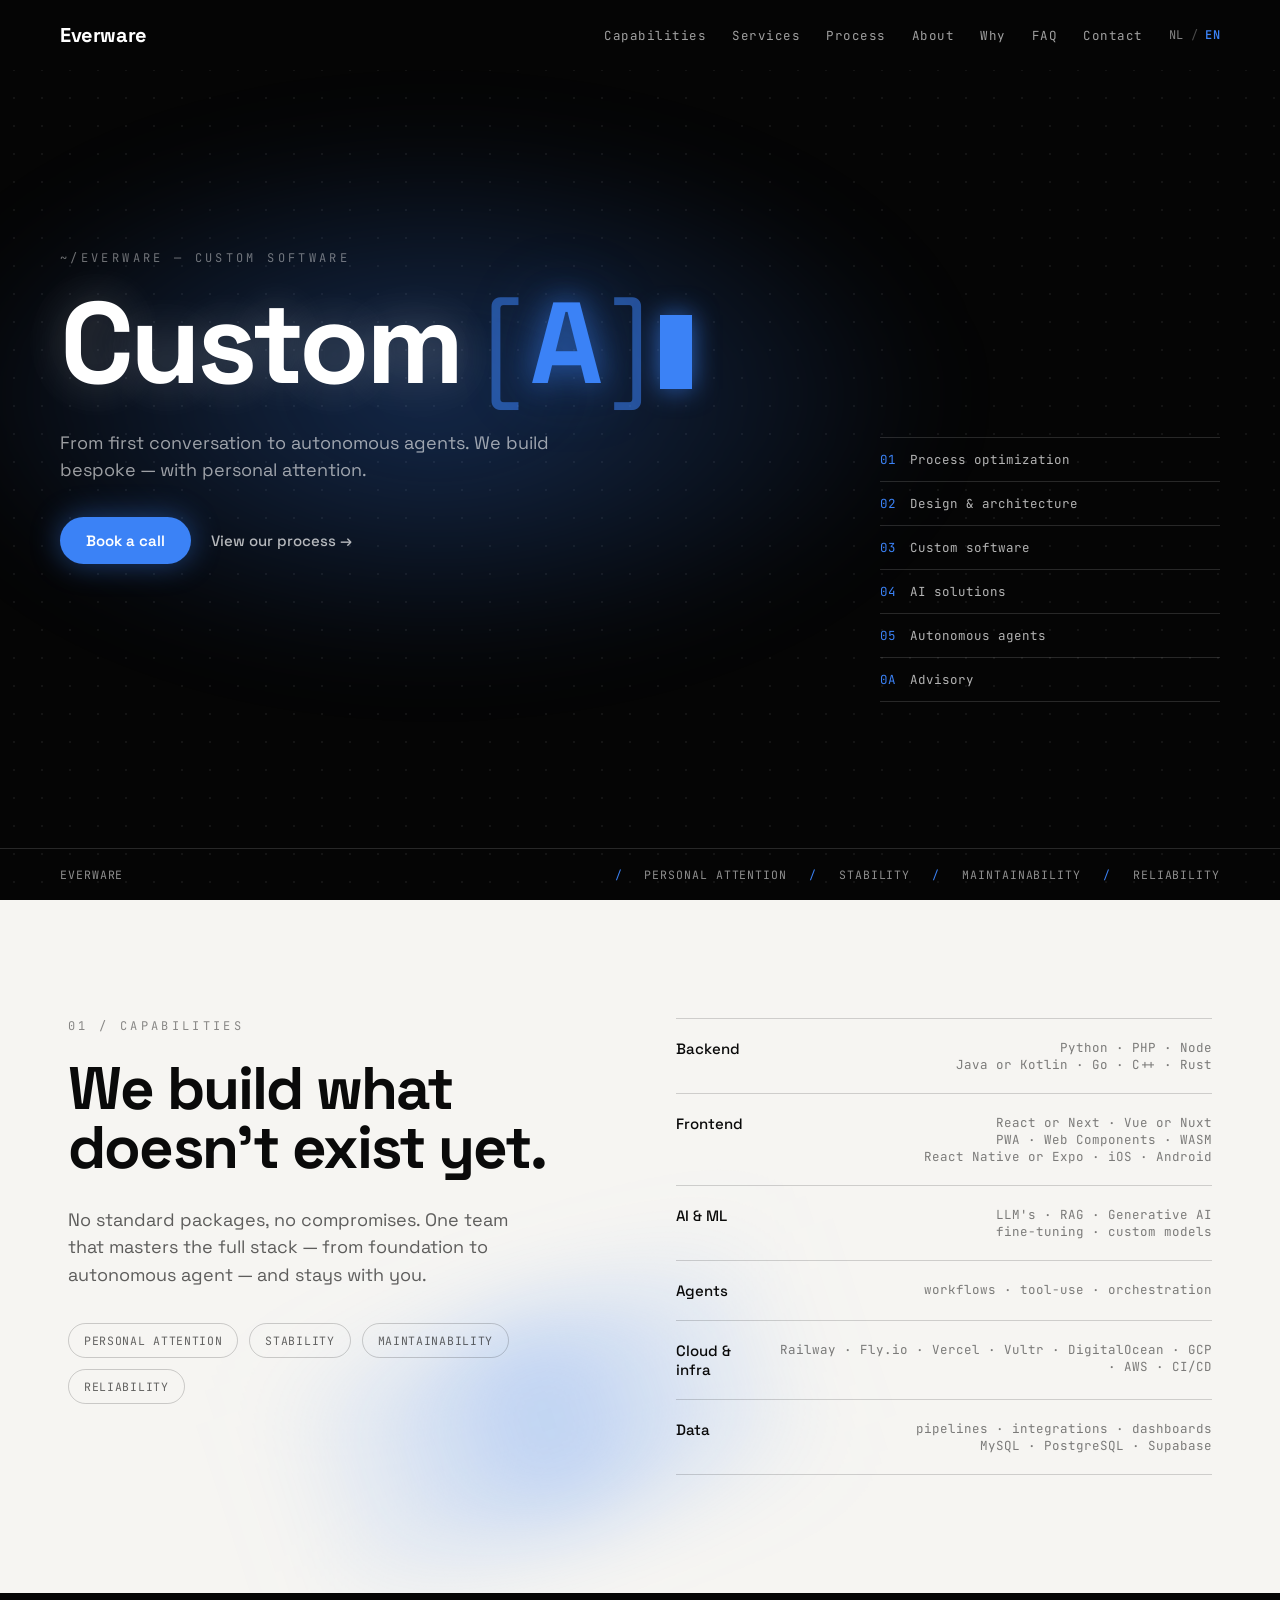
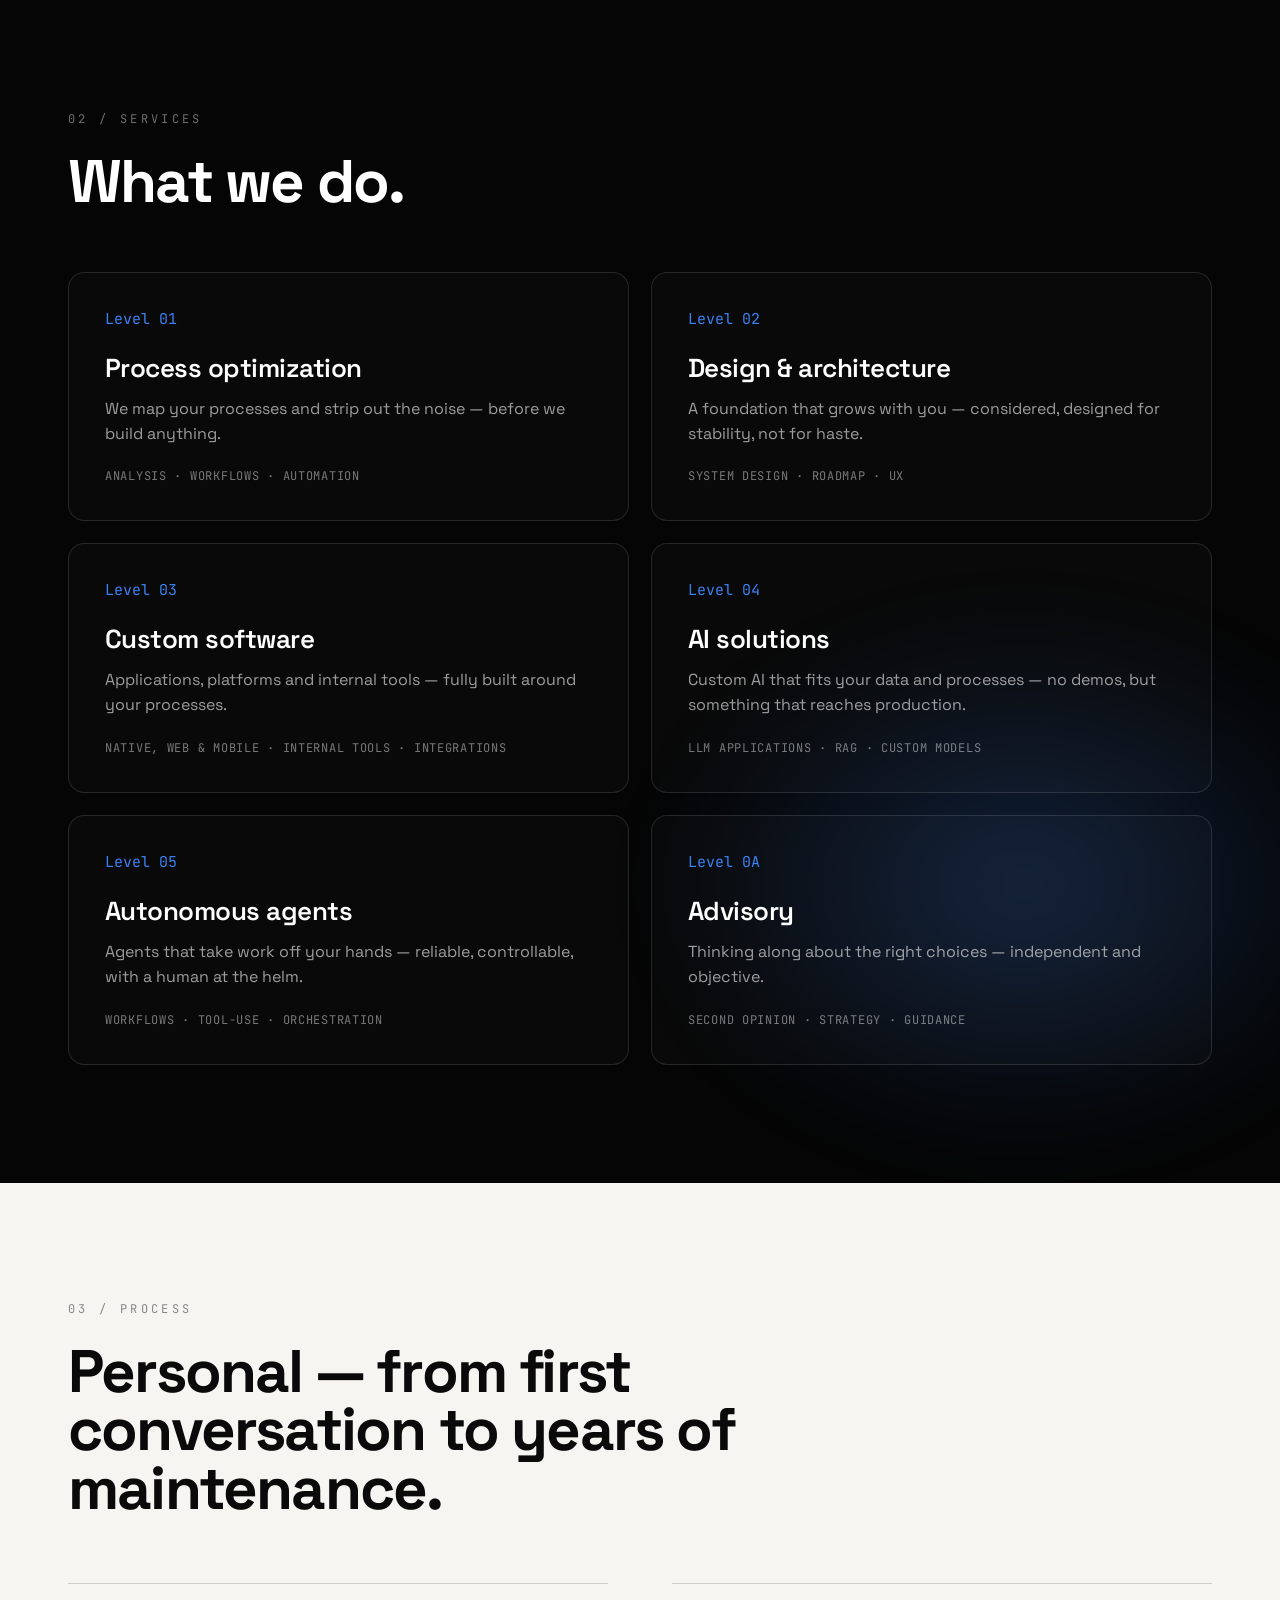
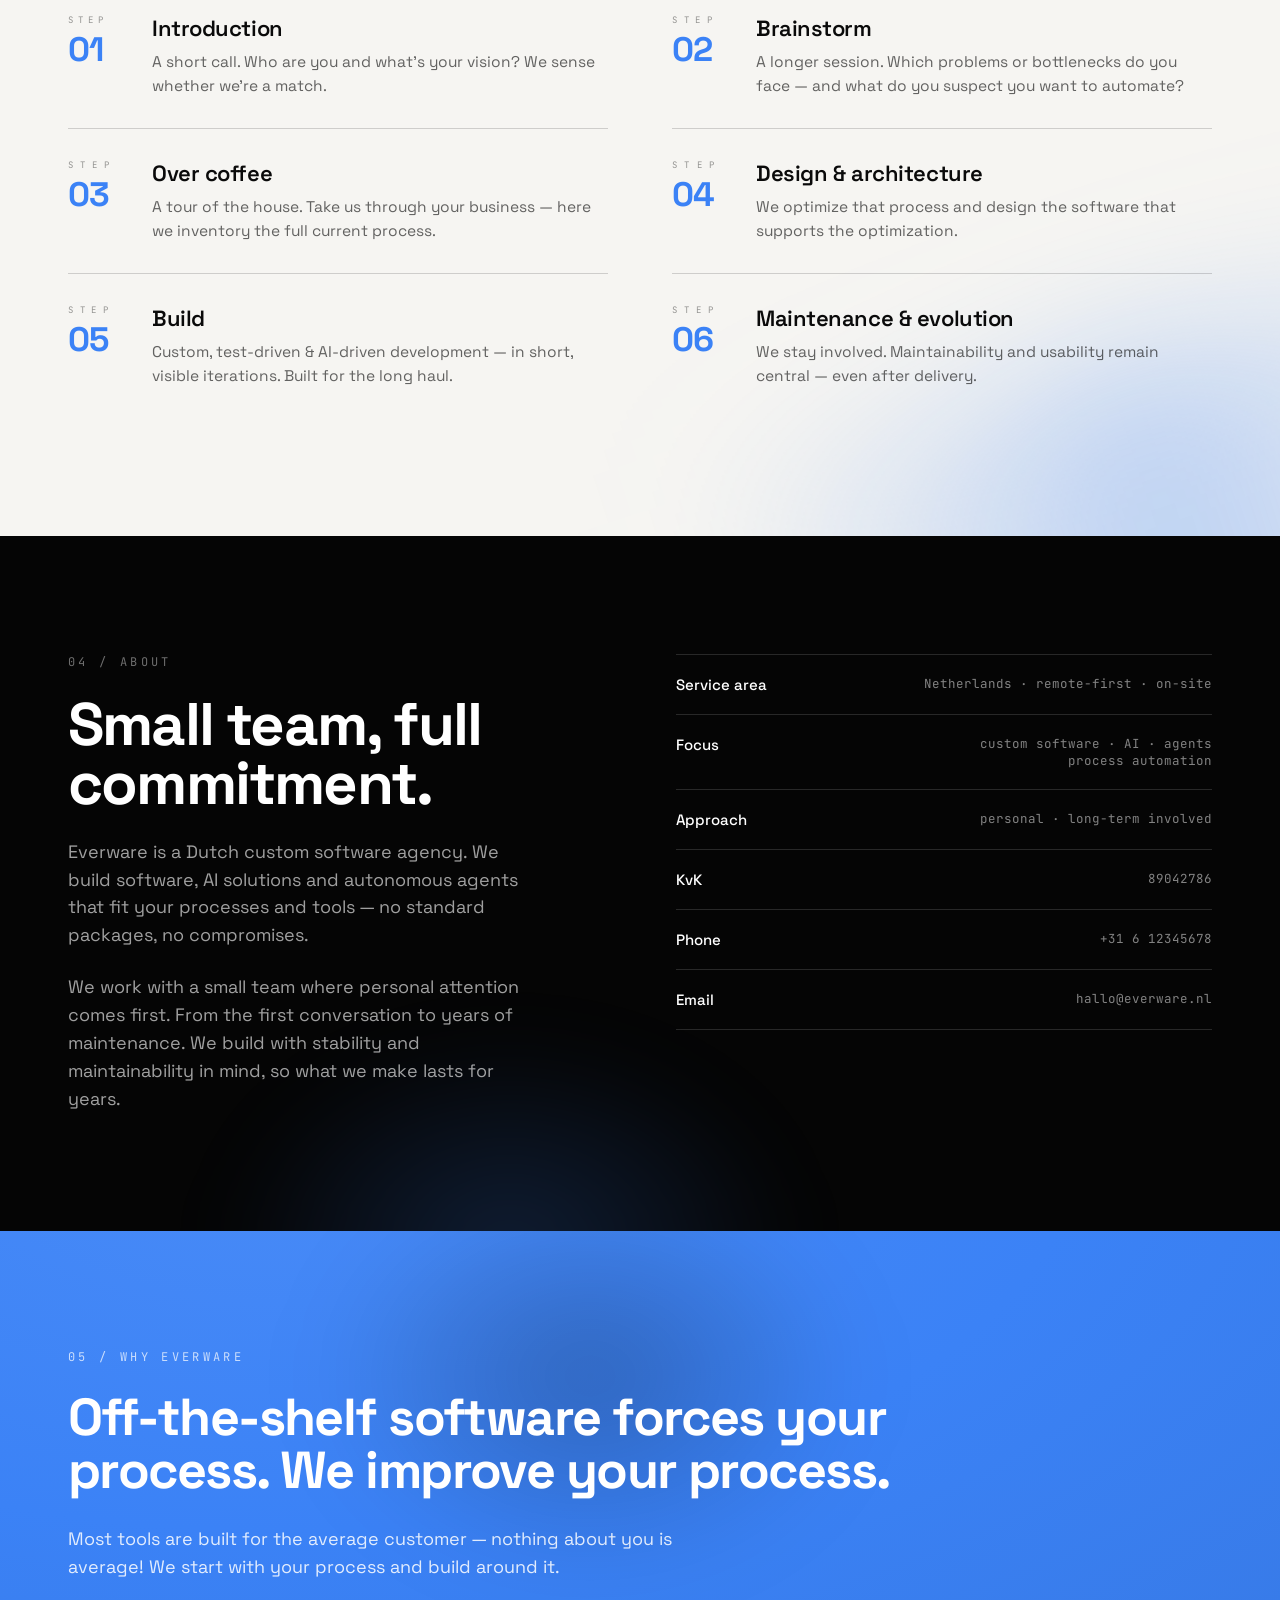
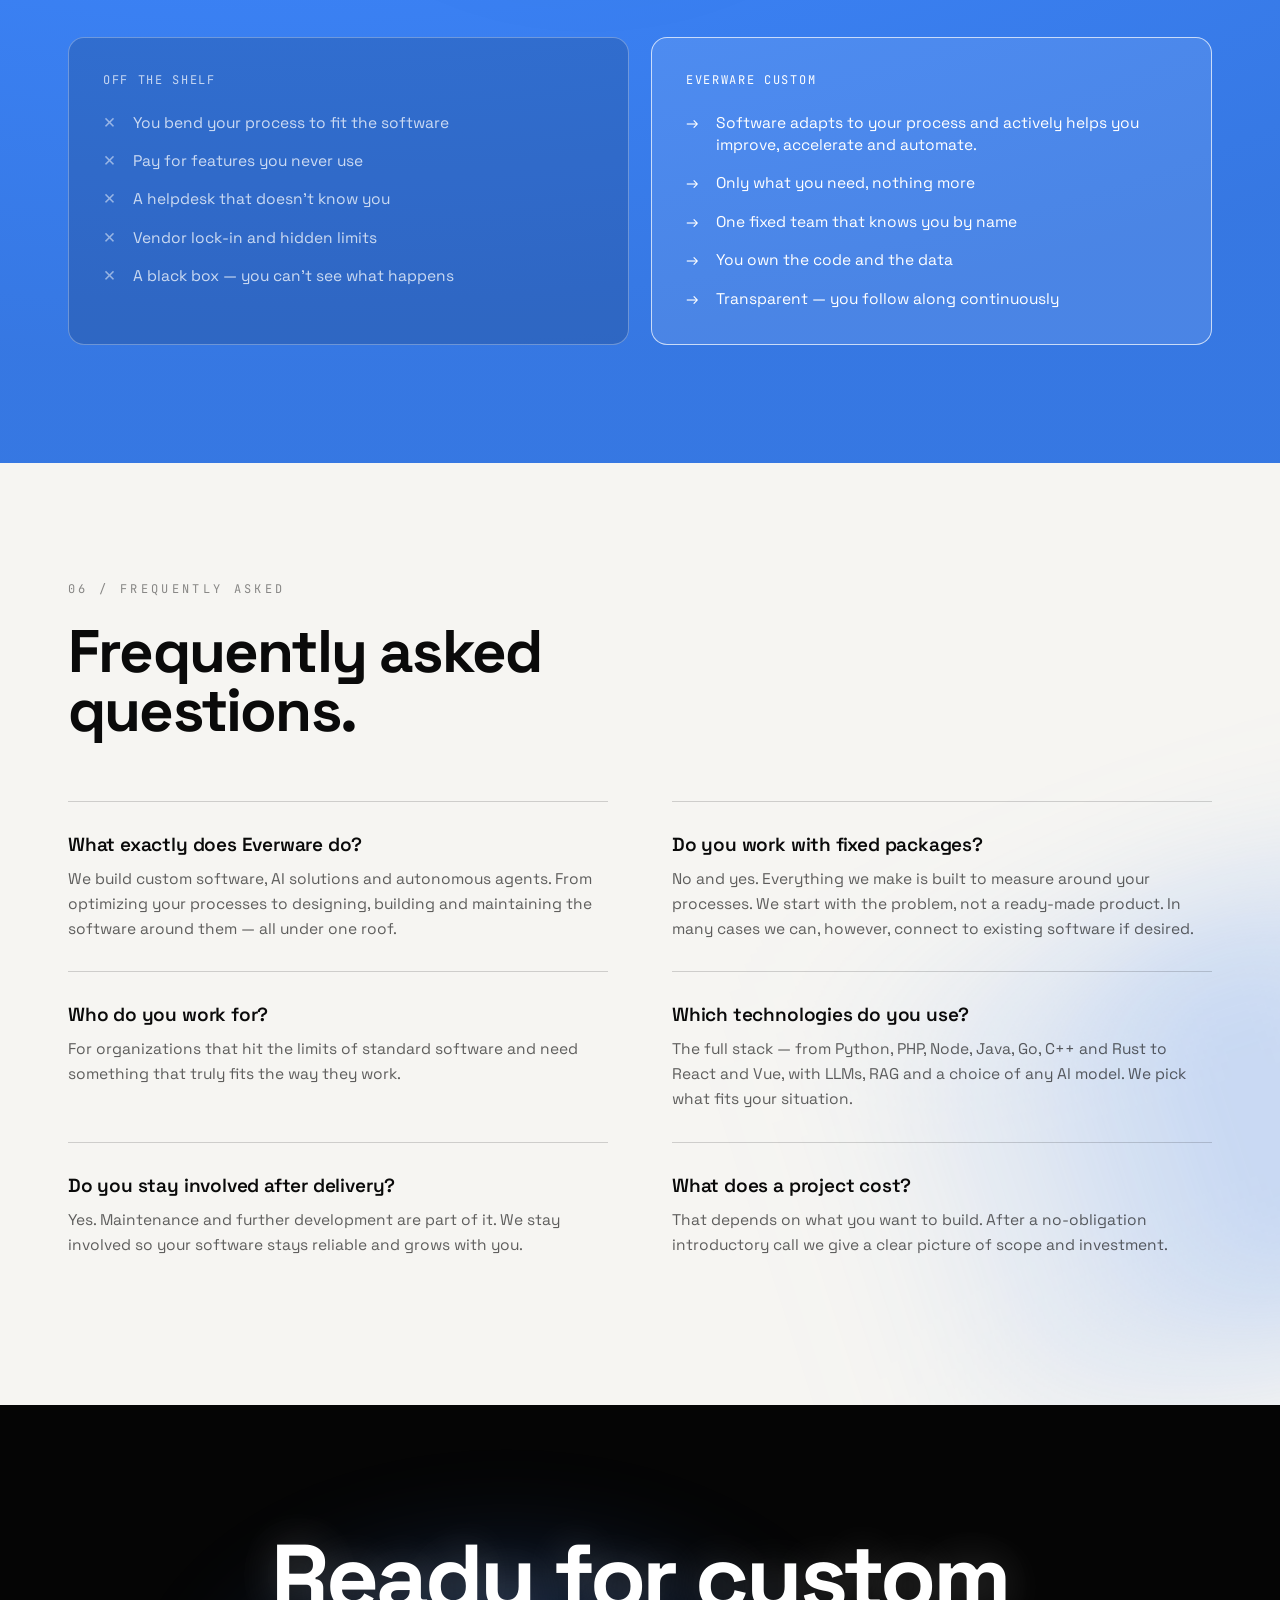
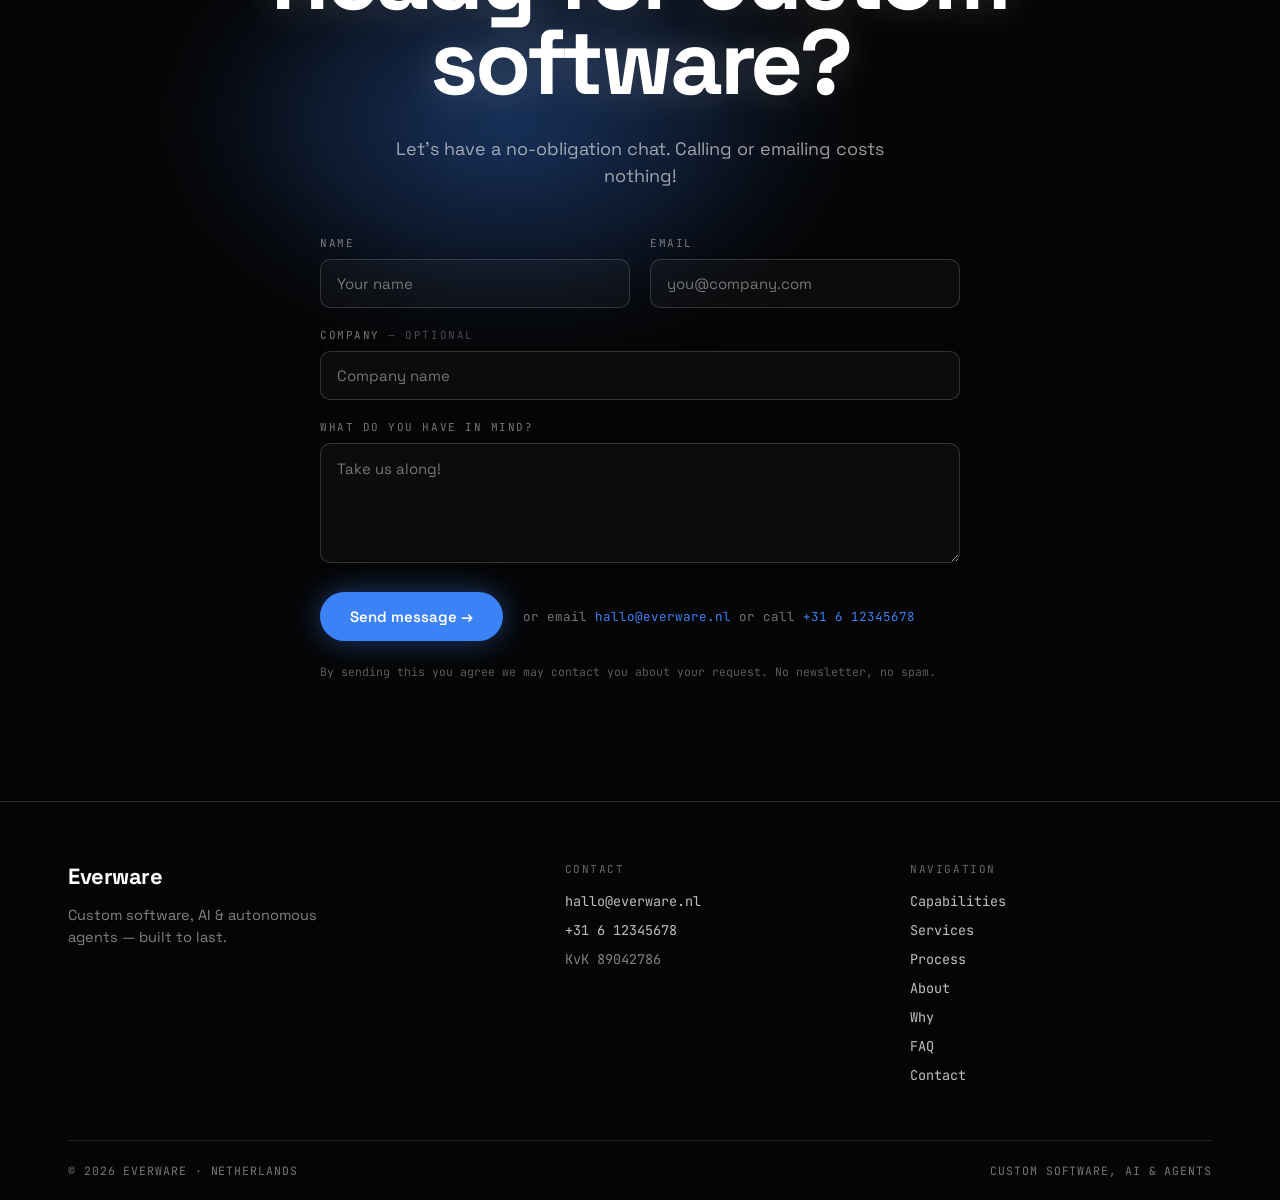
==== commit 0cb2b372: "feat: og image, twitter cards, robots + theme-color meta" ====
--- a/en/index.html
+++ b/en/index.html
@@ -11,6 +11,17 @@
 <meta property="og:url" content="https://everware.nl/en/">
 <meta property="og:locale" content="en_US">
 <meta property="og:locale:alternate" content="nl_NL">
+<meta property="og:site_name" content="Everware">
+<meta property="og:image" content="https://everware.nl/assets/og-image.png">
+<meta property="og:image:width" content="1200">
+<meta property="og:image:height" content="630">
+<meta property="og:image:alt" content="Everware — Software · AI · Agents">
+<meta name="twitter:card" content="summary_large_image">
+<meta name="twitter:title" content="Everware — Custom software, AI &amp; autonomous agents">
+<meta name="twitter:description" content="From first conversation to autonomous agents. We build bespoke — with personal attention, stability and maintainability.">
+<meta name="twitter:image" content="https://everware.nl/assets/og-image.png">
+<meta name="robots" content="index, follow, max-snippet:-1, max-image-preview:large, max-video-preview:-1">
+<meta name="theme-color" content="#050505">
 <link rel="canonical" href="https://everware.nl/en/">
 <link rel="alternate" hreflang="nl" href="https://everware.nl/">
 <link rel="alternate" hreflang="en" href="https://everware.nl/en/">
@@ -27,10 +38,10 @@
 
   <!-- ============ FIXED HEADER ============ -->
   <header id="ew-header" style="position:fixed;top:0;left:0;right:0;z-index:200;background:#050505;color:#fff;transition:background .45s ease,color .45s ease;will-change:background,color">
-    <div class="ew-nav" style="max-width:1600px;width:100%;margin:0 auto;display:flex;align-items:center;justify-content:space-between;padding:22px 60px;box-sizing:border-box">
+    <div class="ew-nav" style="max-width:1600px;width:100%;margin:0 auto;display:flex;align-items:center;justify-content:space-between;gap:16px;padding:22px 60px;box-sizing:border-box">
       <div style="font-weight:700;font-size:20px;letter-spacing:-.02em">Everware</div>
       <div style="display:flex;align-items:center;gap:26px">
-        <div class="ew-navlinks" style="display:flex;flex-wrap:wrap;gap:26px;font-family:'JetBrains Mono',monospace;font-size:12.5px;letter-spacing:.04em">
+        <div class="ew-navlinks" style="display:flex;flex-wrap:wrap;gap:12px 26px;font-family:'JetBrains Mono',monospace;font-size:12.5px;letter-spacing:.04em">
           <a class="ew-navlink" data-nav="capaciteiten" href="#capaciteiten" data-t="nav.0.label">Capabilities</a>
           <a class="ew-navlink" data-nav="diensten" href="#diensten" data-t="nav.1.label">Services</a>
           <a class="ew-navlink" data-nav="werkwijze" href="#werkwijze" data-t="nav.2.label">Process</a>
@@ -400,4 +411,4 @@
 
 </div>
 </body>
-</html>
+</html>
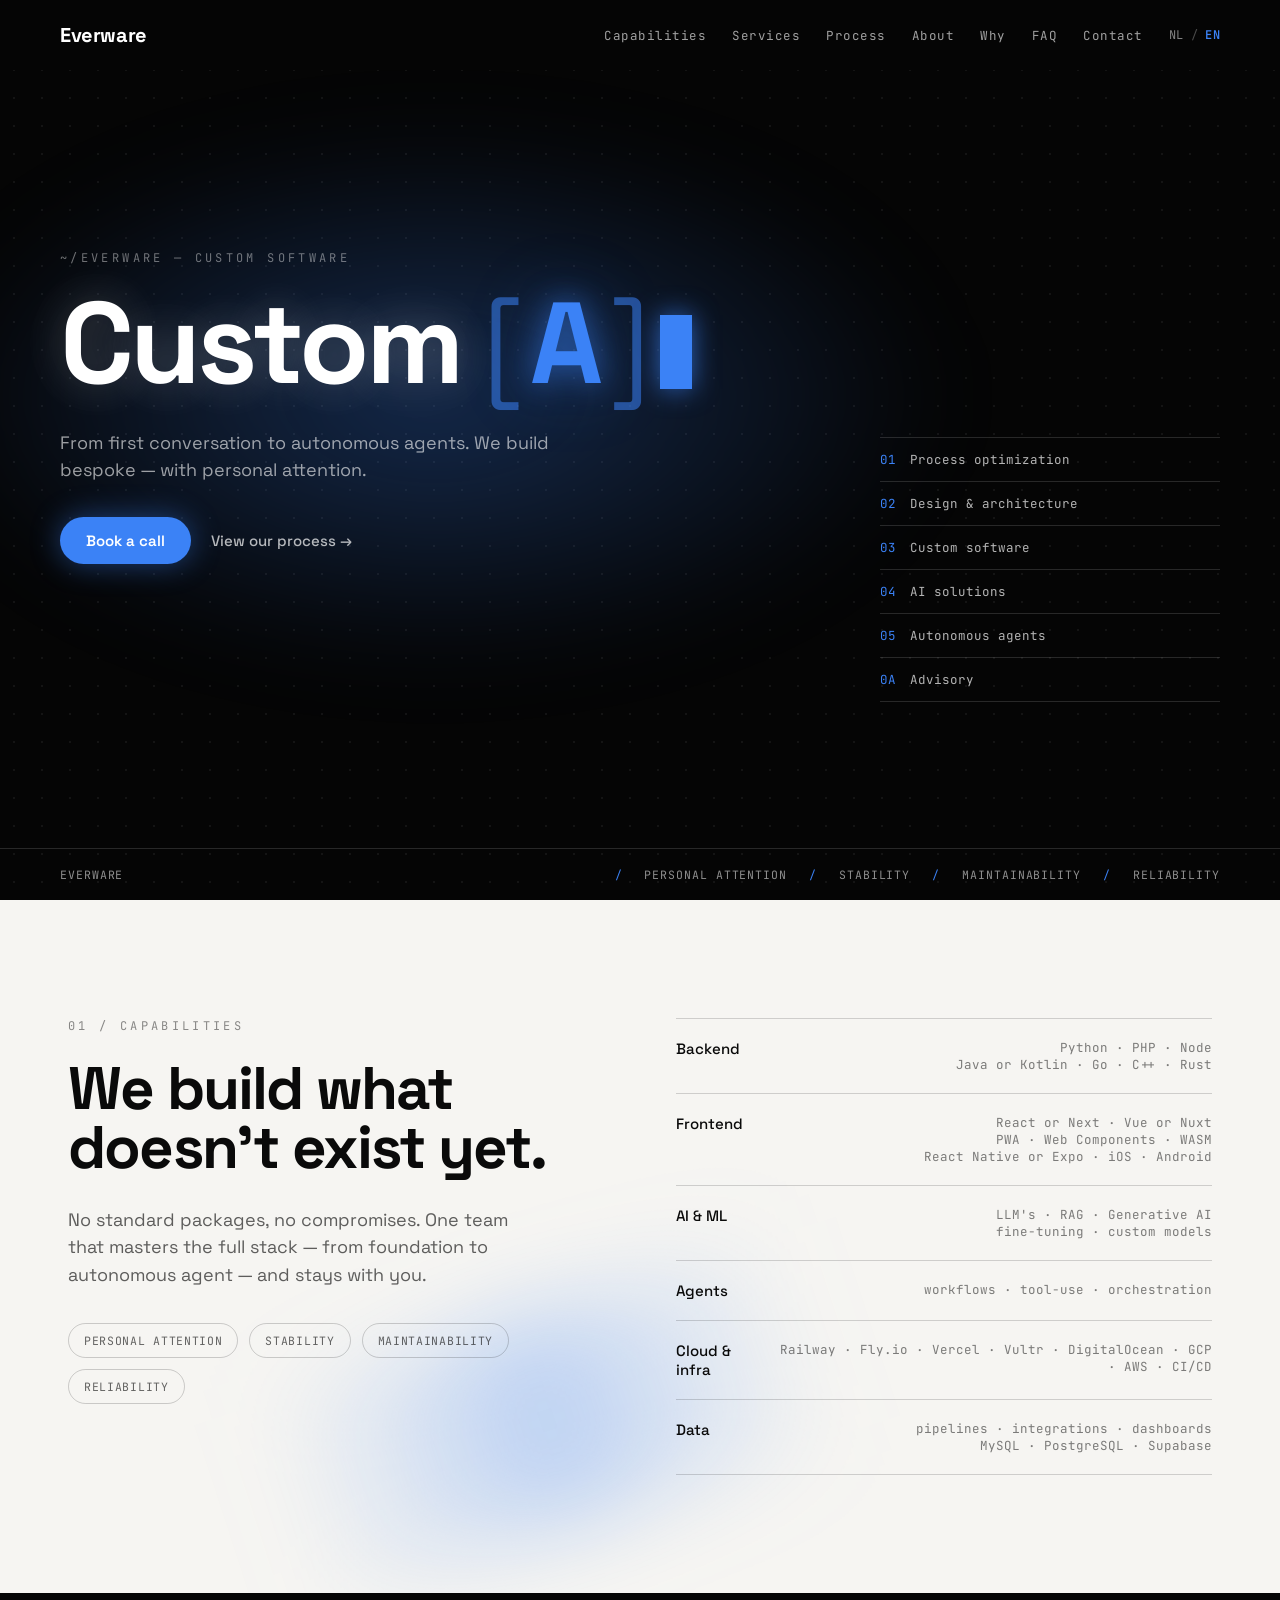
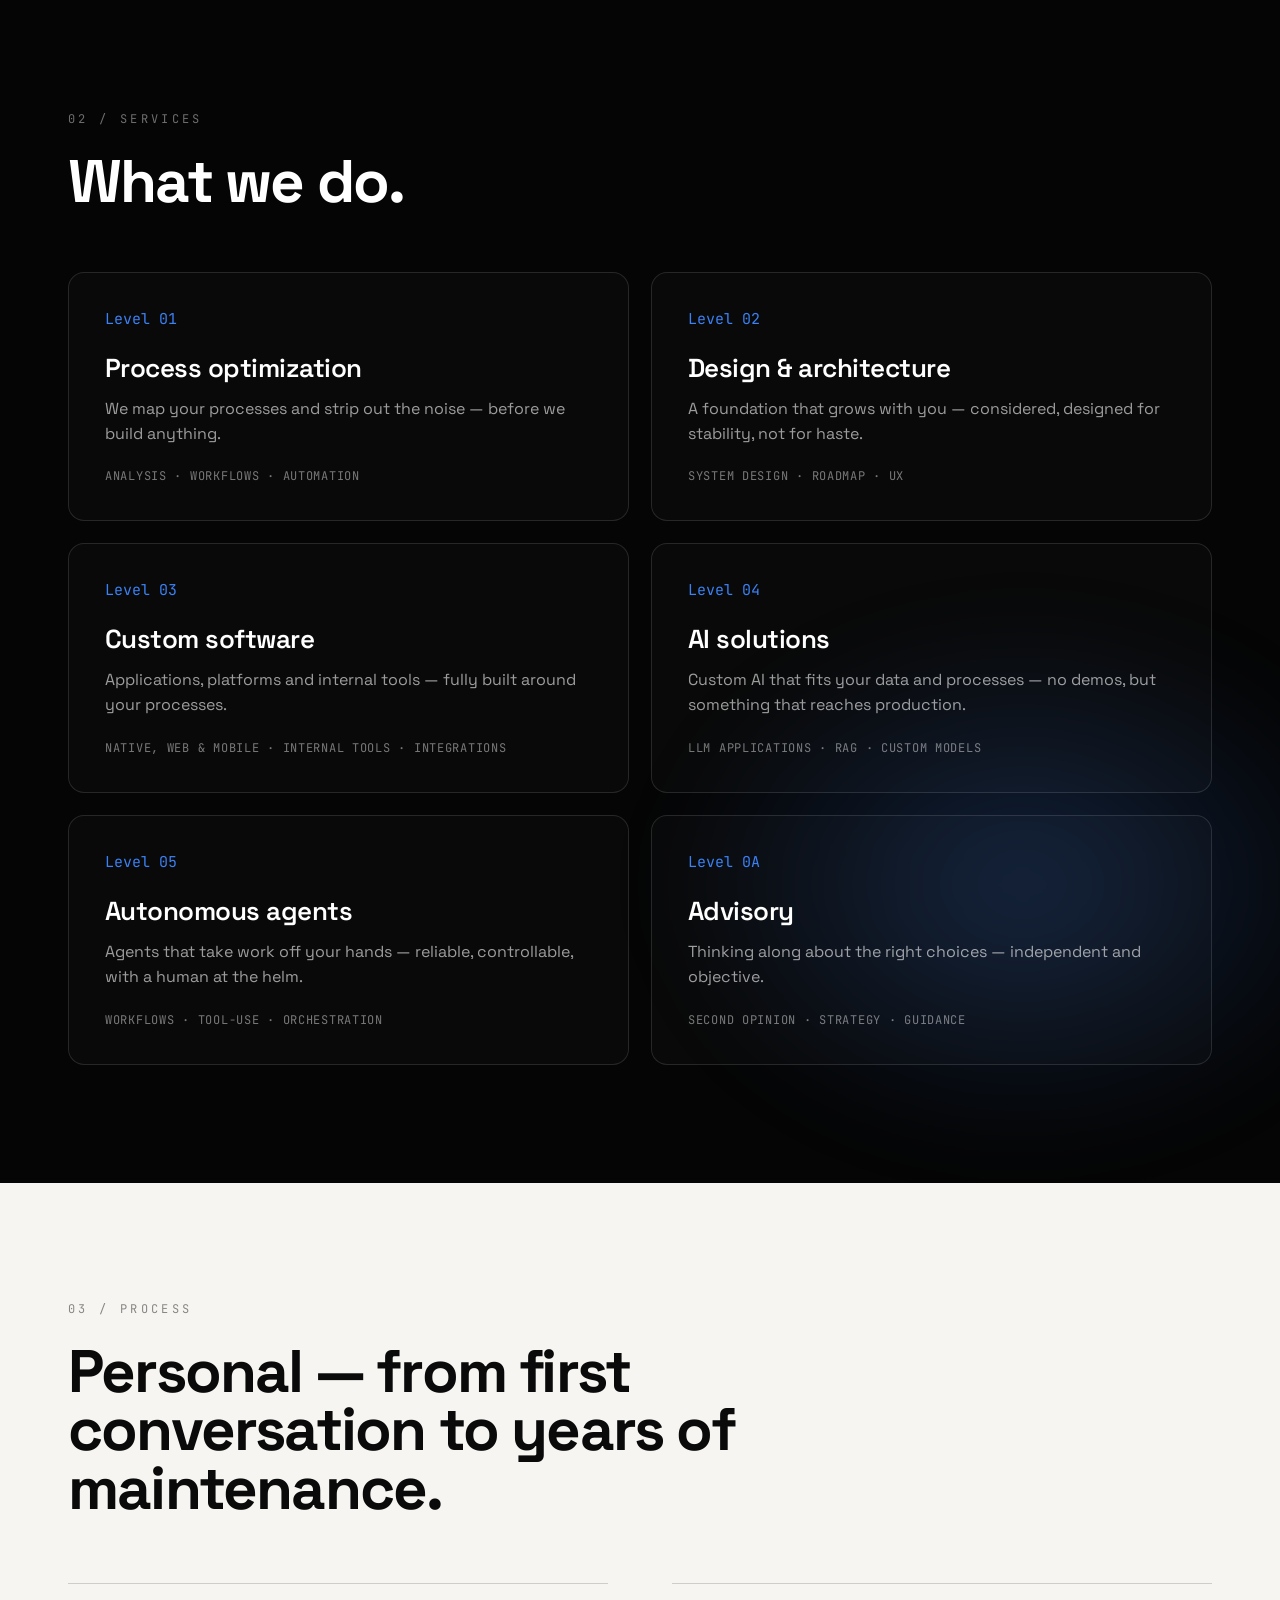
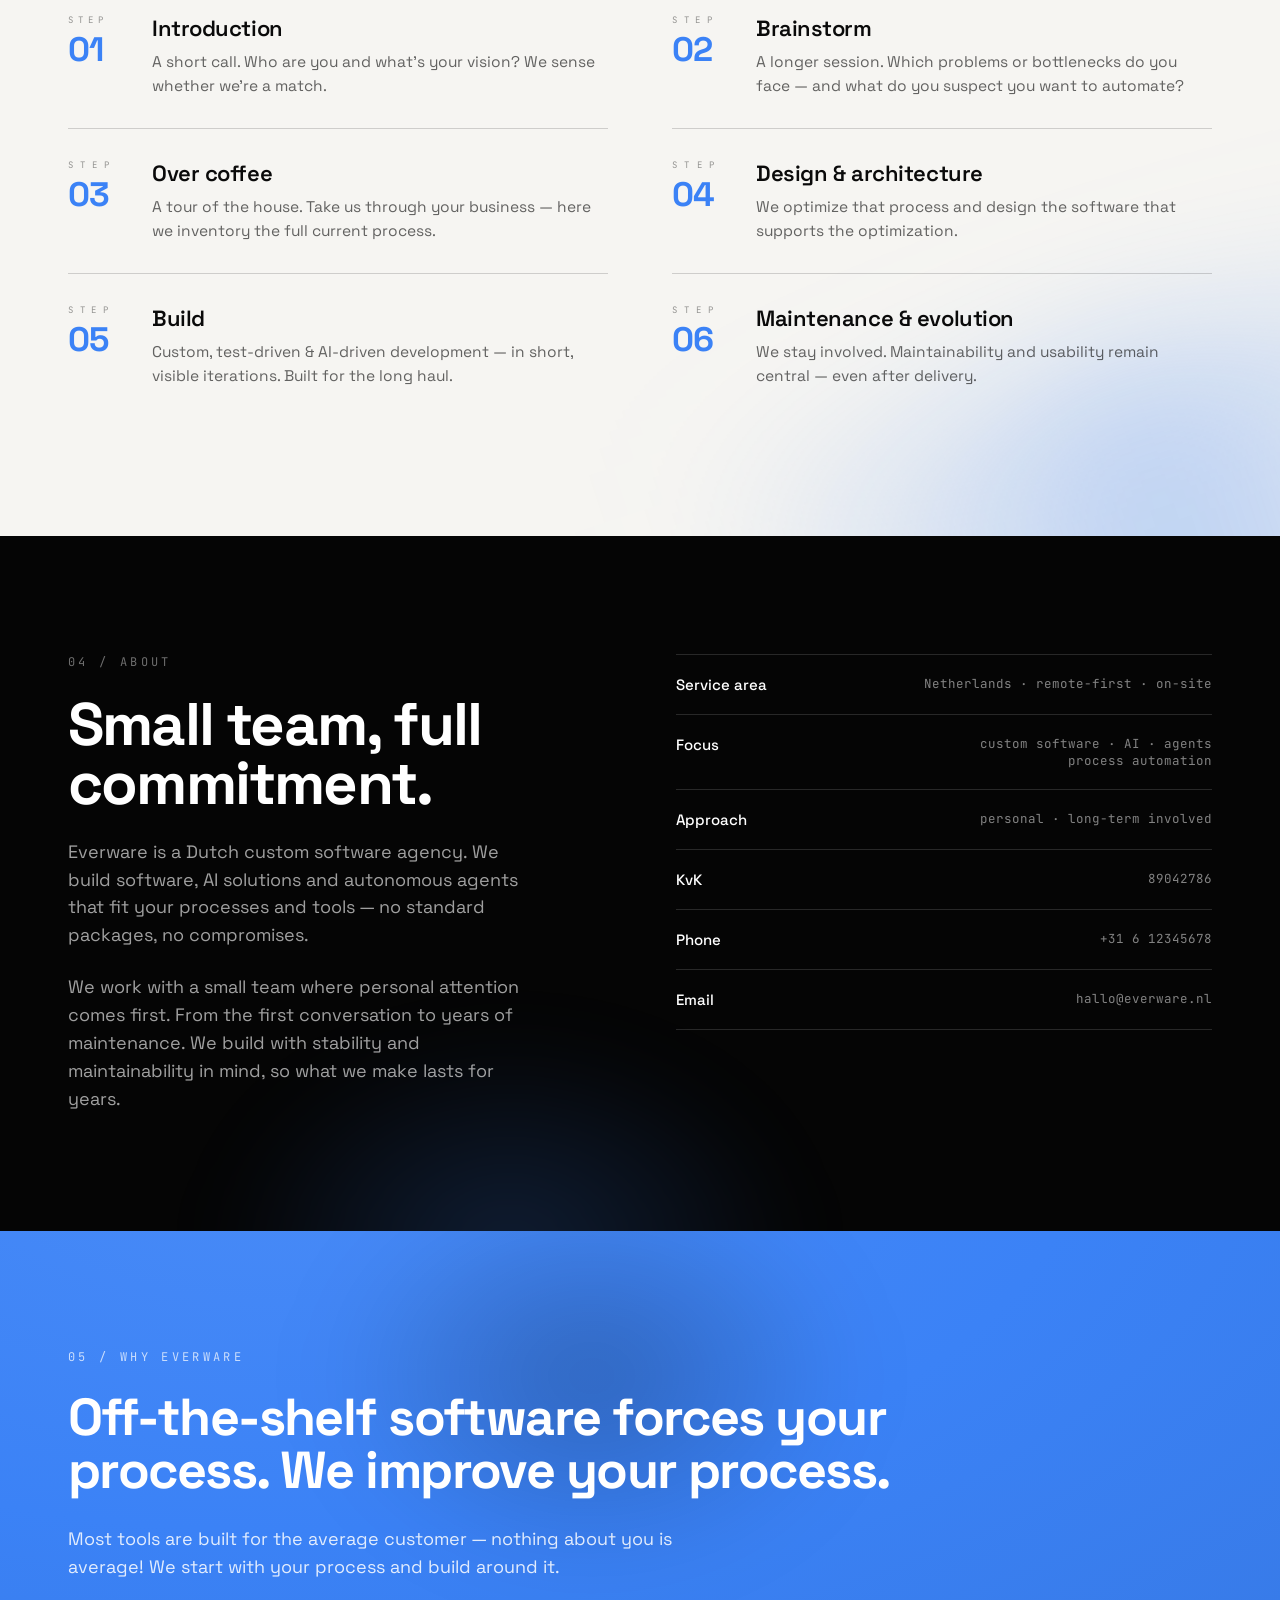
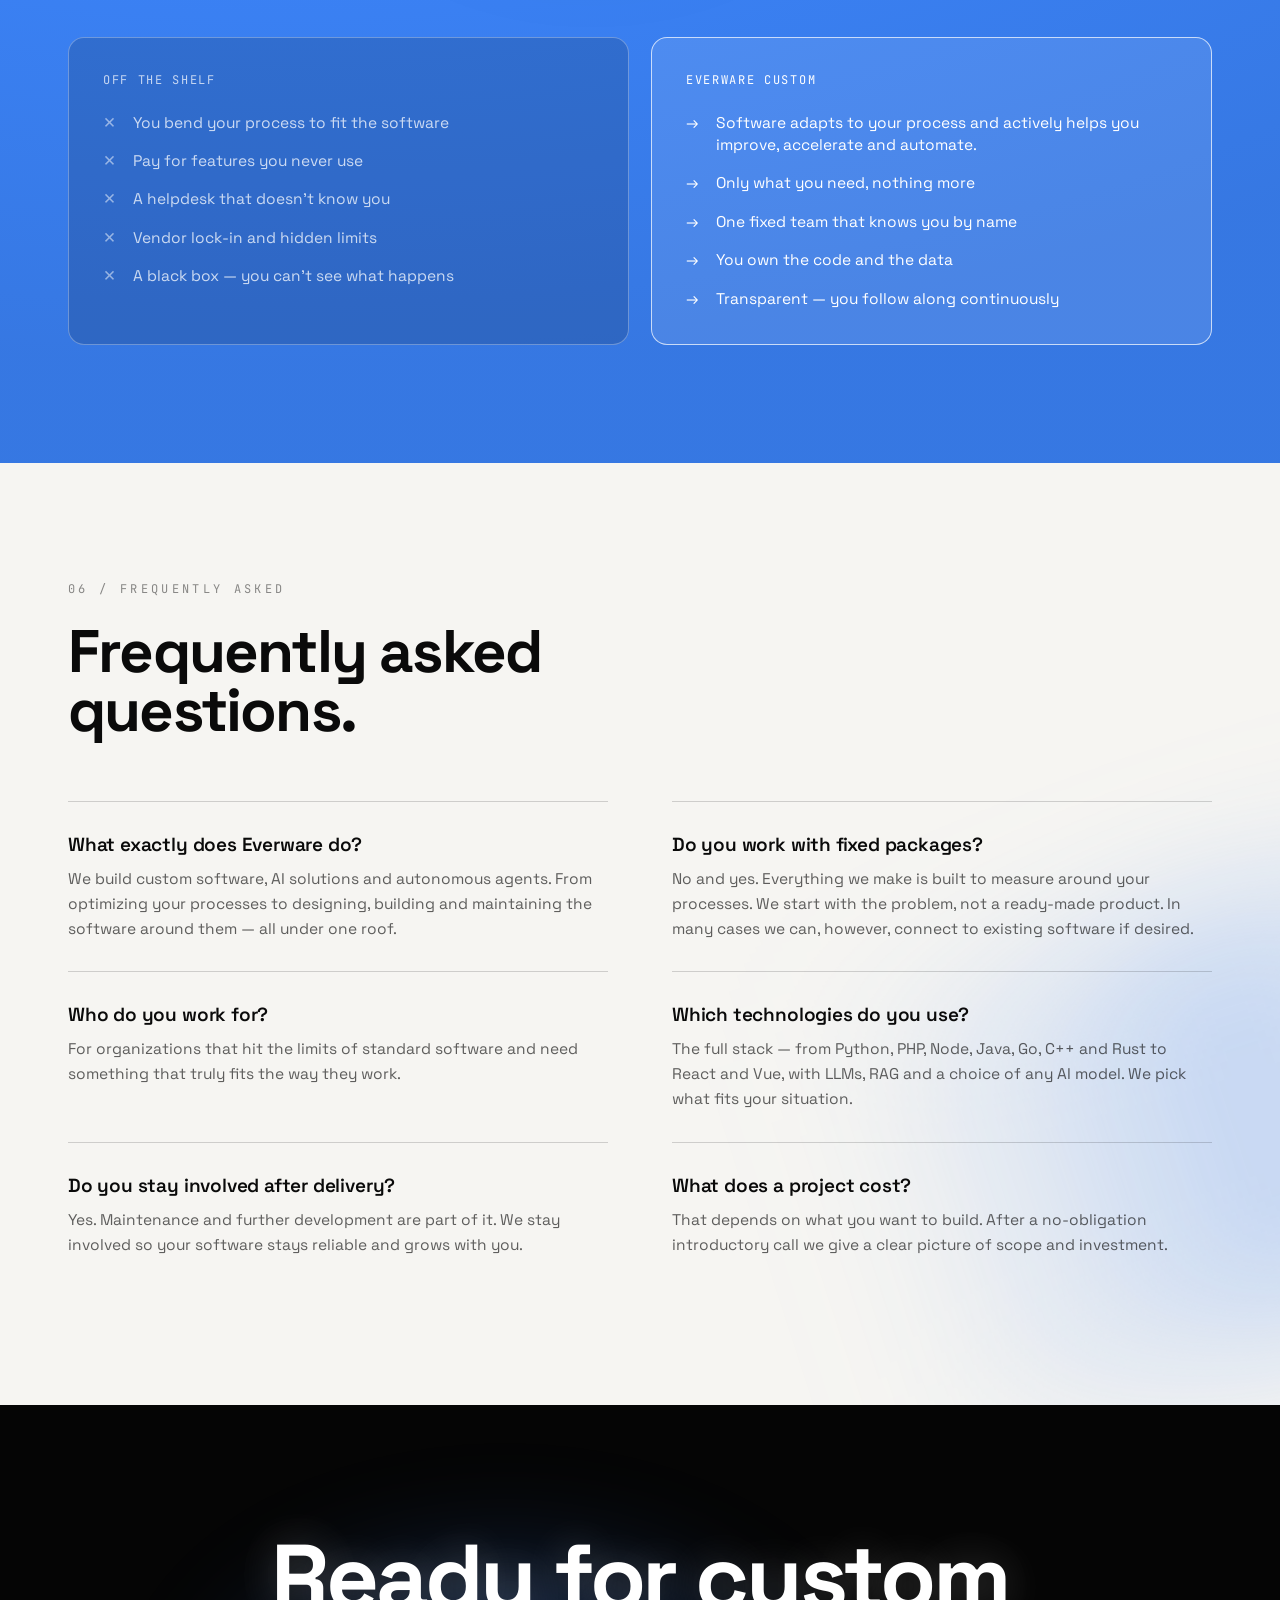
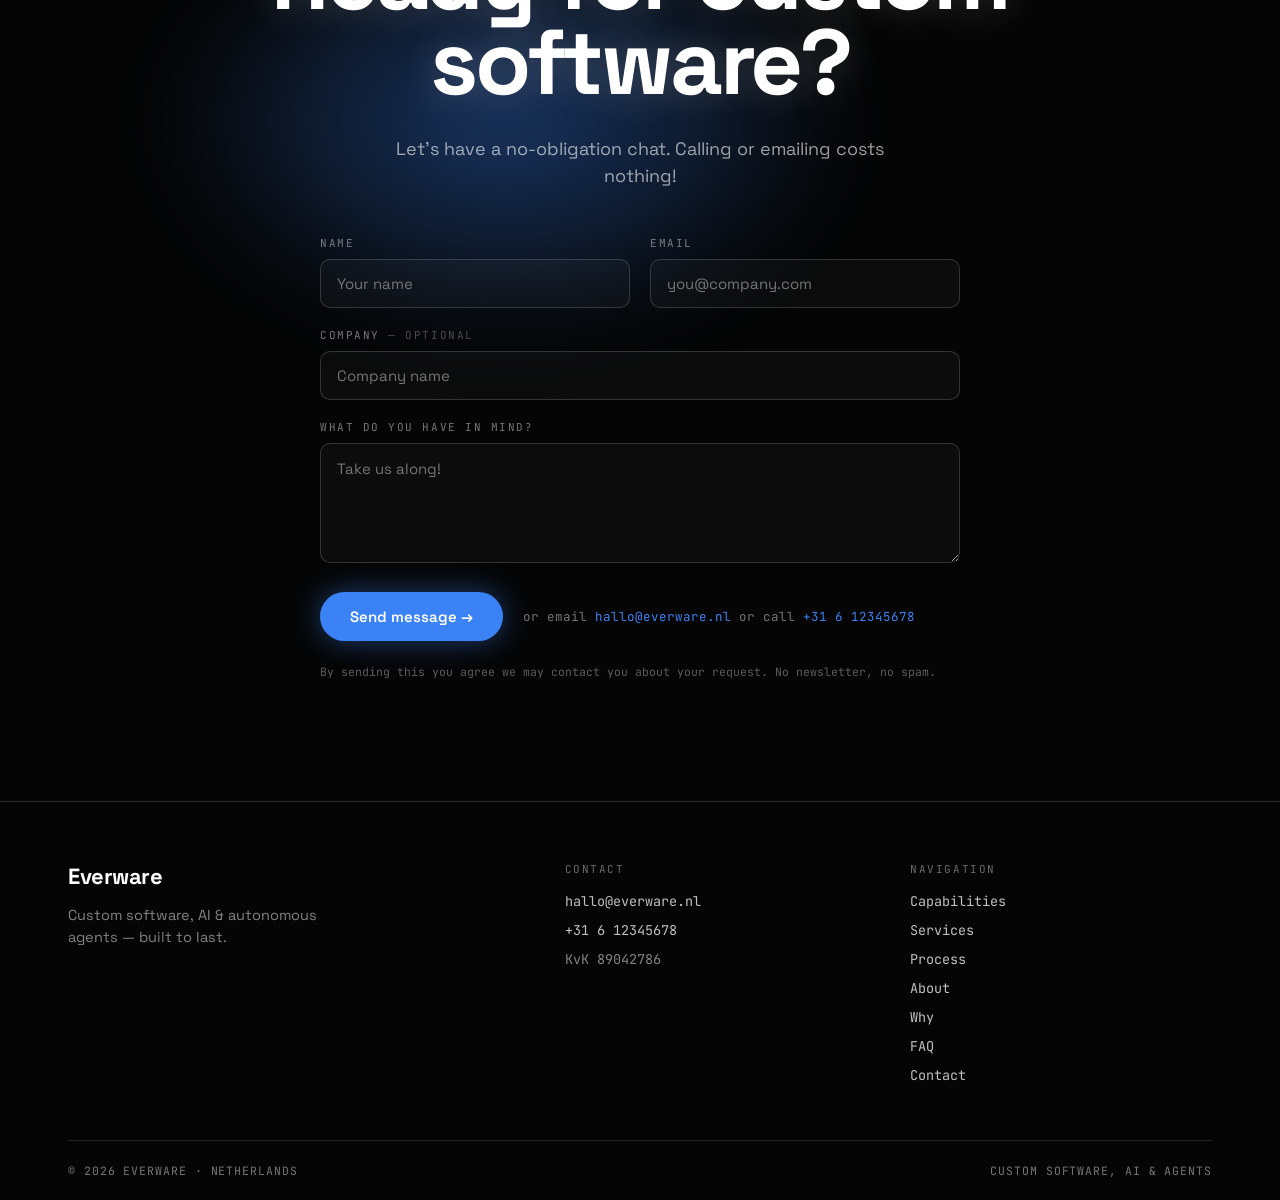
==== commit a177888f: "feat: semantic nav/main/footer landmarks" ====
--- a/en/index.html
+++ b/en/index.html
@@ -41,7 +41,7 @@
     <div class="ew-nav" style="max-width:1600px;width:100%;margin:0 auto;display:flex;align-items:center;justify-content:space-between;gap:16px;padding:22px 60px;box-sizing:border-box">
       <div style="font-weight:700;font-size:20px;letter-spacing:-.02em">Everware</div>
       <div style="display:flex;align-items:center;gap:26px">
-        <div class="ew-navlinks" style="display:flex;flex-wrap:wrap;gap:12px 26px;font-family:'JetBrains Mono',monospace;font-size:12.5px;letter-spacing:.04em">
+        <nav class="ew-navlinks" aria-label="Main navigation" style="display:flex;flex-wrap:wrap;gap:12px 26px;font-family:'JetBrains Mono',monospace;font-size:12.5px;letter-spacing:.04em">
           <a class="ew-navlink" data-nav="capaciteiten" href="#capaciteiten" data-t="nav.0.label">Capabilities</a>
           <a class="ew-navlink" data-nav="diensten" href="#diensten" data-t="nav.1.label">Services</a>
           <a class="ew-navlink" data-nav="werkwijze" href="#werkwijze" data-t="nav.2.label">Process</a>
@@ -49,7 +49,7 @@
           <a class="ew-navlink" data-nav="waarom" href="#waarom" data-t="nav.4.label">Why</a>
           <a class="ew-navlink" data-nav="faq" href="#faq" data-t="nav.5.label">FAQ</a>
           <a class="ew-navlink" data-nav="contact" href="#contact" data-t="nav.6.label">Contact</a>
-        </div>
+        </nav>
         <div style="display:flex;align-items:center;gap:7px;font-family:'JetBrains Mono',monospace;font-size:12px;letter-spacing:.04em">
           <a id="ew-lang-nl" class="ew-langbtn" href="../" style="text-decoration:none">NL</a>
           <span style="opacity:.28">/</span>
@@ -58,6 +58,8 @@
       </div>
     </div>
   </header>
+
+  <main>
 
   <!-- ============ HERO ============ -->
   <section id="ew-hero" data-screen-label="Hero" data-theme="dark" style="position:relative;background:#050505;color:#fff;overflow:hidden;min-height:100vh;display:flex;flex-direction:column">
@@ -373,7 +375,7 @@
       </div>
     </div>
 
-    <div style="position:relative;margin-top:120px;border-top:1px solid rgba(255,255,255,.14)">
+    <footer style="position:relative;margin-top:120px;border-top:1px solid rgba(255,255,255,.14)">
       <div style="max-width:1240px;margin:0 auto;box-sizing:border-box;padding:60px 48px 0">
         <div class="ew-footer-grid" style="display:grid;grid-template-columns:1.5fr 1fr 1fr;gap:44px">
           <div>
@@ -406,8 +408,10 @@
           <span data-t="ftCopyRight">Custom software, AI &amp; agents</span>
         </div>
       </div>
-    </div>
-  </section>
+    </footer>
+  </section>
+
+  </main>
 
 </div>
 </body>
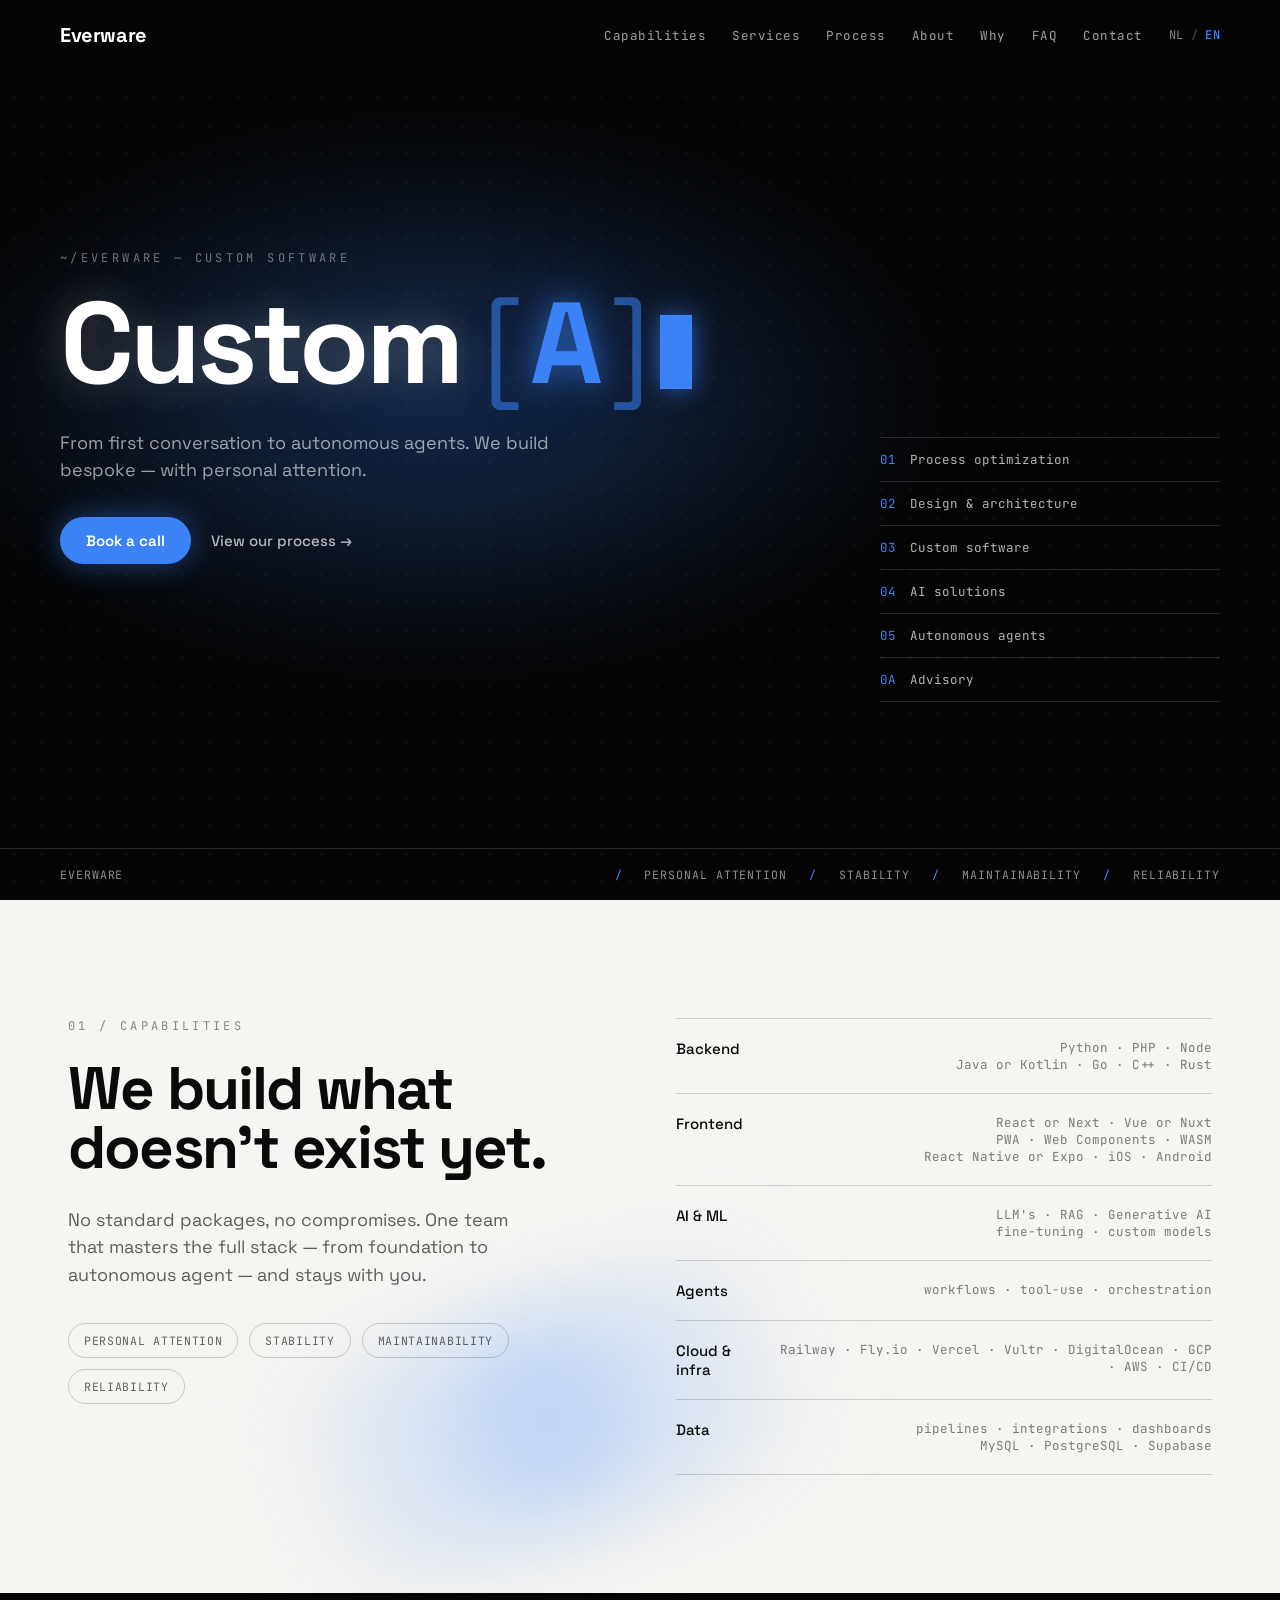
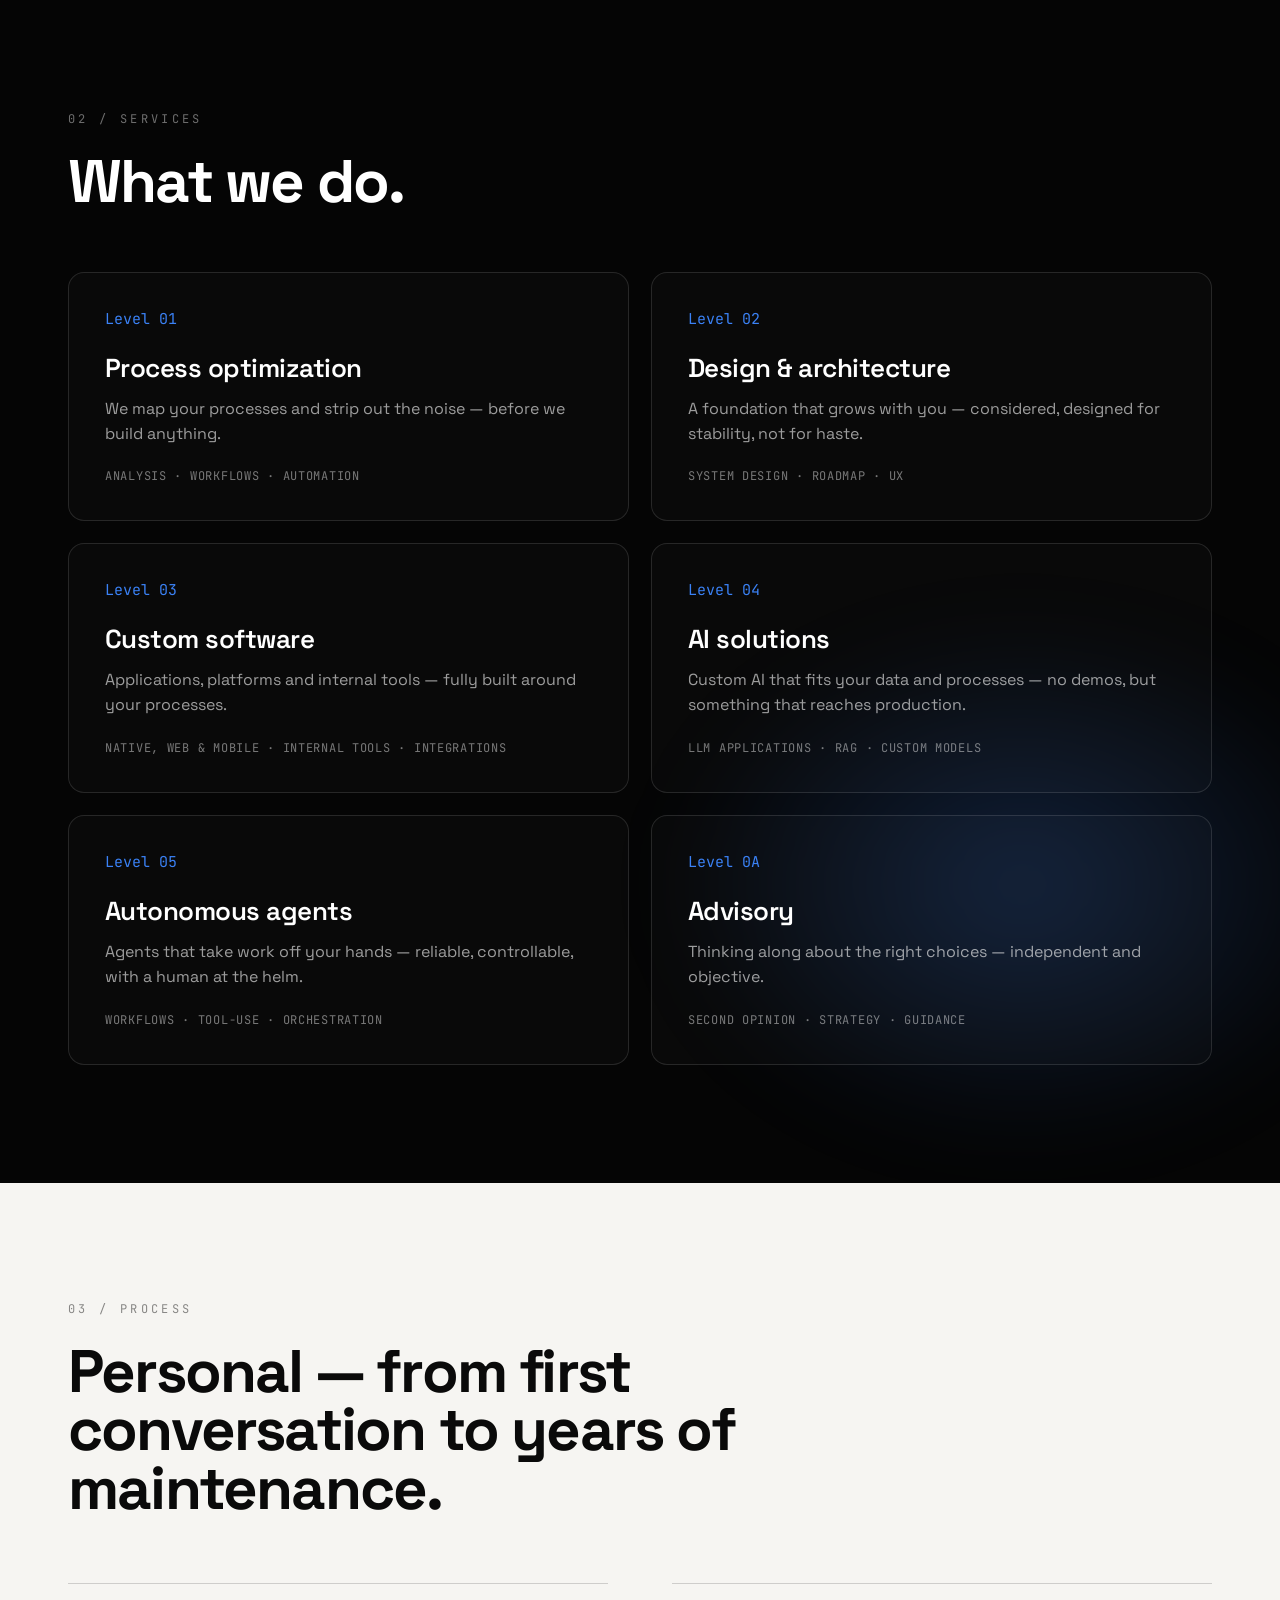
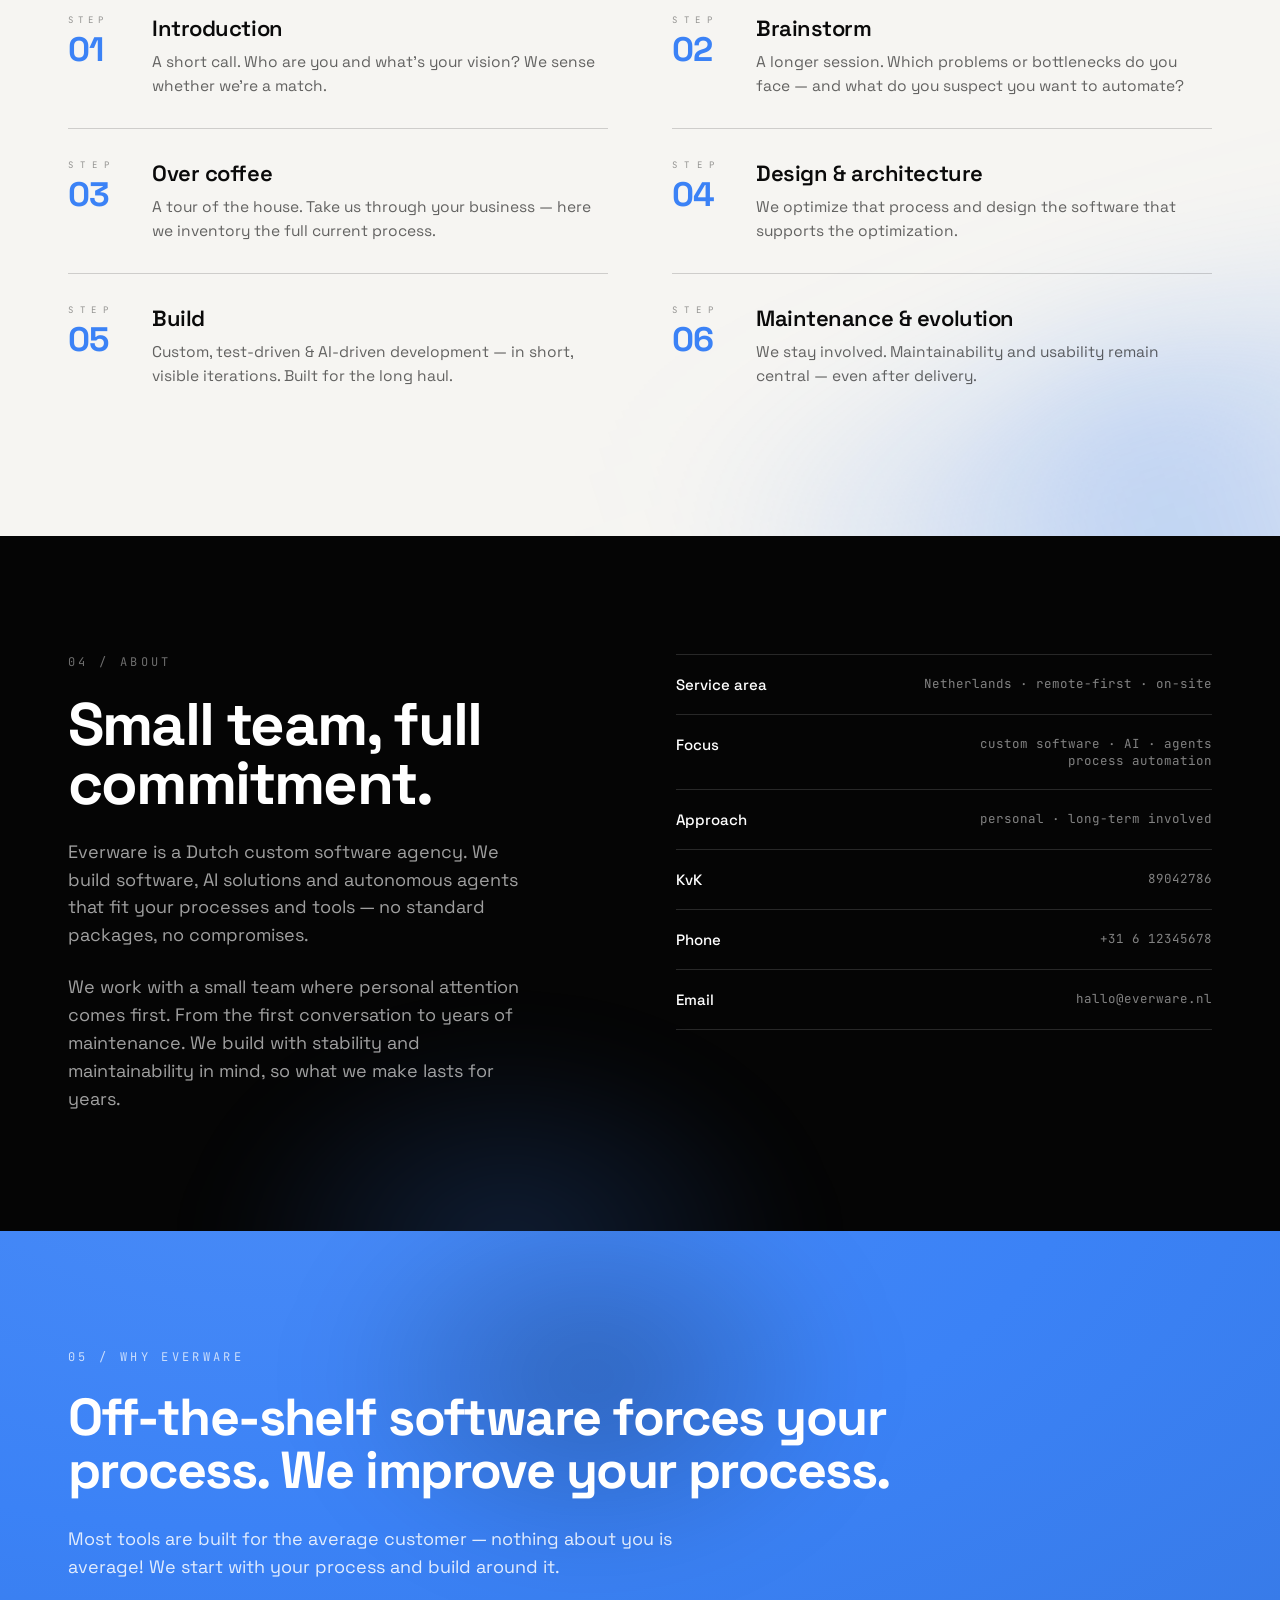
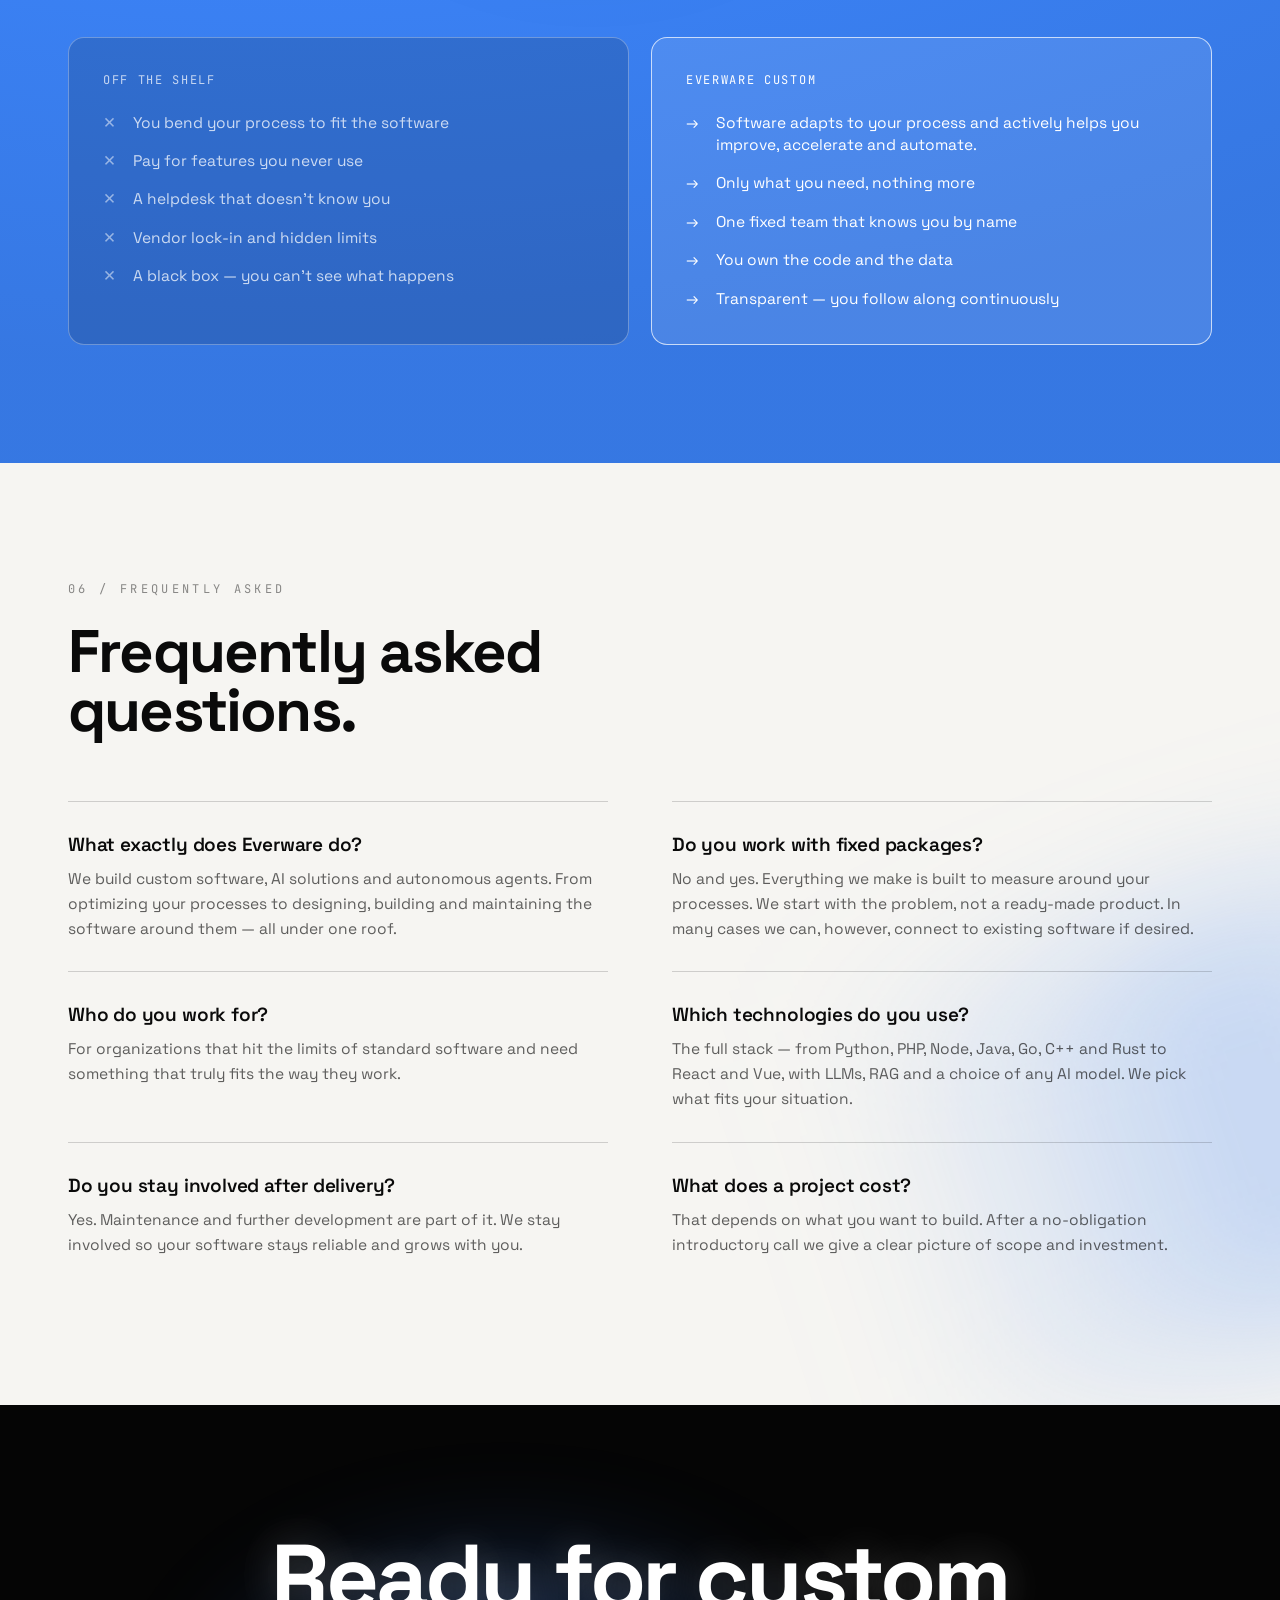
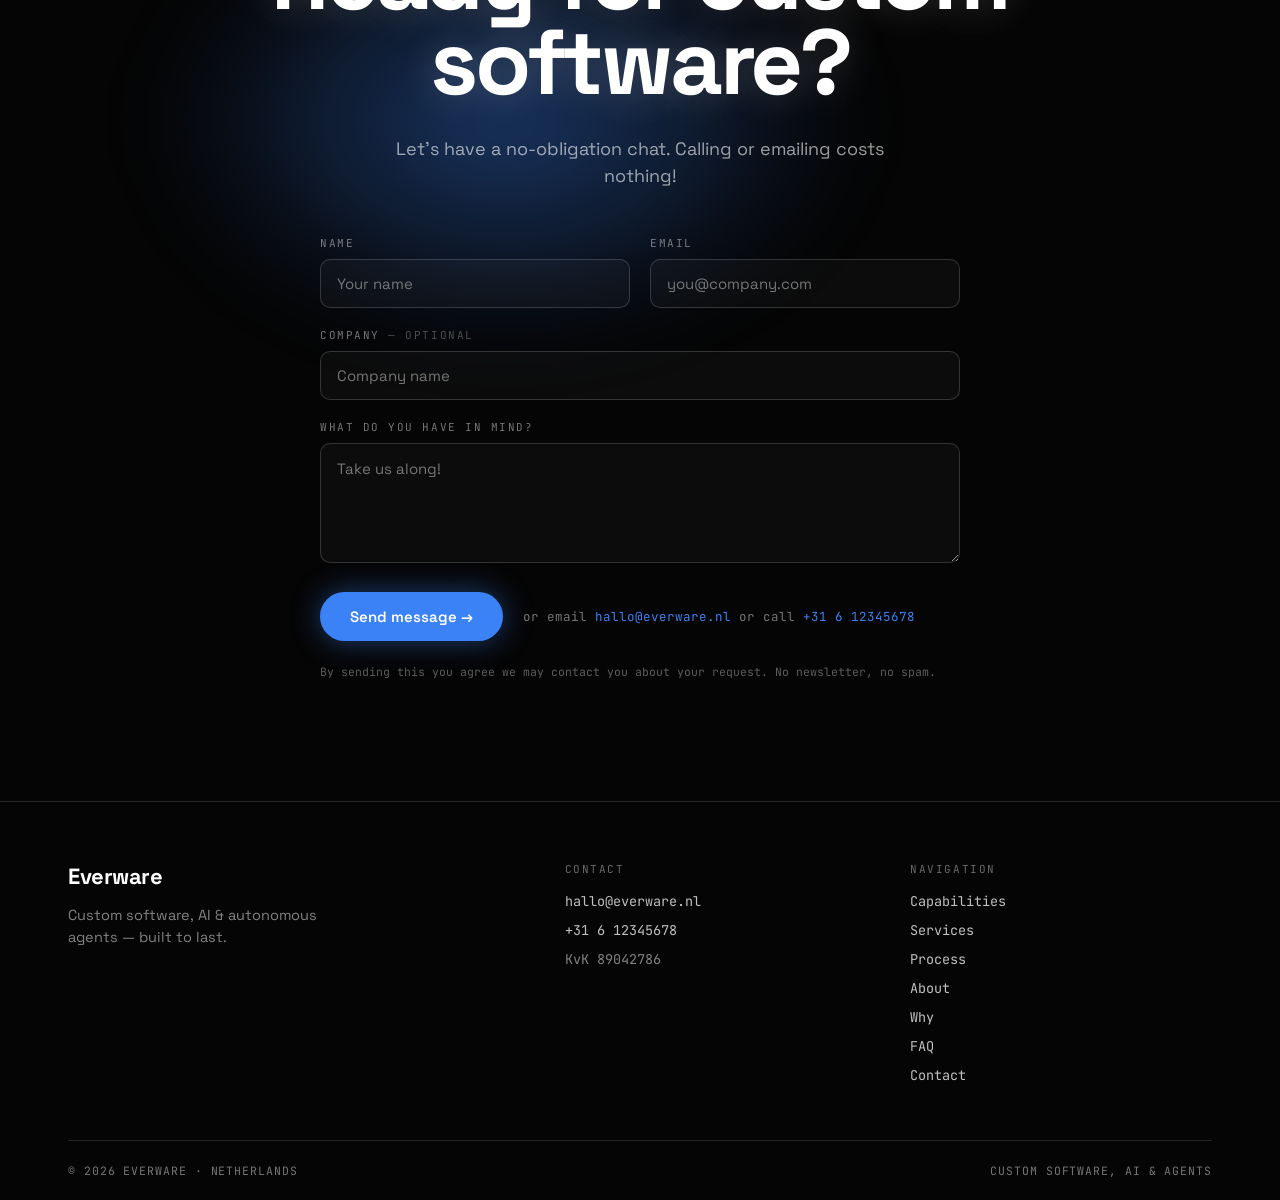
==== commit e95fdb02: "feat: JSON-LD (ProfessionalService, WebSite, WebPage, FAQPage) for nl+en" ====
--- a/en/index.html
+++ b/en/index.html
@@ -22,6 +22,200 @@
 <meta name="twitter:image" content="https://everware.nl/assets/og-image.png">
 <meta name="robots" content="index, follow, max-snippet:-1, max-image-preview:large, max-video-preview:-1">
 <meta name="theme-color" content="#050505">
+<script type="application/ld+json">
+{
+  "@context": "https://schema.org",
+  "@graph": [
+    {
+      "@type": "ProfessionalService",
+      "@id": "https://everware.nl/#org",
+      "name": "Everware",
+      "url": "https://everware.nl/",
+      "description": "Everware — Dutch custom software agency. Bespoke software, AI solutions and autonomous agents, with personal attention.",
+      "slogan": "Custom software, AI & autonomous agents — built to last.",
+      "email": "hallo@everware.nl",
+      "telephone": "+31612345678",
+      "identifier": {
+        "@type": "PropertyValue",
+        "propertyID": "KvK",
+        "value": "89042786"
+      },
+      "areaServed": {
+        "@type": "Country",
+        "name": "Netherlands"
+      },
+      "knowsLanguage": [
+        "nl",
+        "en"
+      ],
+      "knowsAbout": [
+        "custom software development",
+        "AI solutions",
+        "autonomous AI agents",
+        "process automation",
+        "LLM applications",
+        "RAG",
+        "software architecture",
+        "process optimization"
+      ],
+      "hasOfferCatalog": {
+        "@type": "OfferCatalog",
+        "name": "What we do.",
+        "itemListElement": [
+          {
+            "@type": "Offer",
+            "itemOffered": {
+              "@type": "Service",
+              "name": "Process optimization",
+              "description": "We map your processes and strip out the noise — before we build anything.",
+              "provider": {
+                "@id": "https://everware.nl/#org"
+              }
+            }
+          },
+          {
+            "@type": "Offer",
+            "itemOffered": {
+              "@type": "Service",
+              "name": "Design & architecture",
+              "description": "A foundation that grows with you — considered, designed for stability, not for haste.",
+              "provider": {
+                "@id": "https://everware.nl/#org"
+              }
+            }
+          },
+          {
+            "@type": "Offer",
+            "itemOffered": {
+              "@type": "Service",
+              "name": "Custom software",
+              "description": "Applications, platforms and internal tools — fully built around your processes.",
+              "provider": {
+                "@id": "https://everware.nl/#org"
+              }
+            }
+          },
+          {
+            "@type": "Offer",
+            "itemOffered": {
+              "@type": "Service",
+              "name": "AI solutions",
+              "description": "Custom AI that fits your data and processes — no demos, but something that reaches production.",
+              "provider": {
+                "@id": "https://everware.nl/#org"
+              }
+            }
+          },
+          {
+            "@type": "Offer",
+            "itemOffered": {
+              "@type": "Service",
+              "name": "Autonomous agents",
+              "description": "Agents that take work off your hands — reliable, controllable, with a human at the helm.",
+              "provider": {
+                "@id": "https://everware.nl/#org"
+              }
+            }
+          },
+          {
+            "@type": "Offer",
+            "itemOffered": {
+              "@type": "Service",
+              "name": "Advisory",
+              "description": "Thinking along about the right choices — independent and objective.",
+              "provider": {
+                "@id": "https://everware.nl/#org"
+              }
+            }
+          }
+        ]
+      }
+    },
+    {
+      "@type": "WebSite",
+      "@id": "https://everware.nl/#website",
+      "url": "https://everware.nl/",
+      "name": "Everware",
+      "publisher": {
+        "@id": "https://everware.nl/#org"
+      },
+      "inLanguage": [
+        "nl",
+        "en"
+      ]
+    },
+    {
+      "@type": "WebPage",
+      "@id": "https://everware.nl/en/",
+      "url": "https://everware.nl/en/",
+      "name": "Everware — Custom software, AI & autonomous agents",
+      "description": "Everware — Dutch custom software agency. Bespoke software, AI solutions and autonomous agents, with personal attention.",
+      "isPartOf": {
+        "@id": "https://everware.nl/#website"
+      },
+      "about": {
+        "@id": "https://everware.nl/#org"
+      },
+      "inLanguage": "en"
+    },
+    {
+      "@type": "FAQPage",
+      "@id": "https://everware.nl/en/#faq",
+      "inLanguage": "en",
+      "mainEntity": [
+        {
+          "@type": "Question",
+          "name": "What exactly does Everware do?",
+          "acceptedAnswer": {
+            "@type": "Answer",
+            "text": "We build custom software, AI solutions and autonomous agents. From optimizing your processes to designing, building and maintaining the software around them — all under one roof."
+          }
+        },
+        {
+          "@type": "Question",
+          "name": "Do you work with fixed packages?",
+          "acceptedAnswer": {
+            "@type": "Answer",
+            "text": "No and yes. Everything we make is built to measure around your processes. We start with the problem, not a ready-made product. In many cases we can, however, connect to existing software if desired."
+          }
+        },
+        {
+          "@type": "Question",
+          "name": "Who do you work for?",
+          "acceptedAnswer": {
+            "@type": "Answer",
+            "text": "For organizations that hit the limits of standard software and need something that truly fits the way they work."
+          }
+        },
+        {
+          "@type": "Question",
+          "name": "Which technologies do you use?",
+          "acceptedAnswer": {
+            "@type": "Answer",
+            "text": "The full stack — from Python, PHP, Node, Java, Go, C++ and Rust to React and Vue, with LLMs, RAG and a choice of any AI model. We pick what fits your situation."
+          }
+        },
+        {
+          "@type": "Question",
+          "name": "Do you stay involved after delivery?",
+          "acceptedAnswer": {
+            "@type": "Answer",
+            "text": "Yes. Maintenance and further development are part of it. We stay involved so your software stays reliable and grows with you."
+          }
+        },
+        {
+          "@type": "Question",
+          "name": "What does a project cost?",
+          "acceptedAnswer": {
+            "@type": "Answer",
+            "text": "That depends on what you want to build. After a no-obligation introductory call we give a clear picture of scope and investment."
+          }
+        }
+      ]
+    }
+  ]
+}
+</script>
 <link rel="canonical" href="https://everware.nl/en/">
 <link rel="alternate" hreflang="nl" href="https://everware.nl/">
 <link rel="alternate" hreflang="en" href="https://everware.nl/en/">
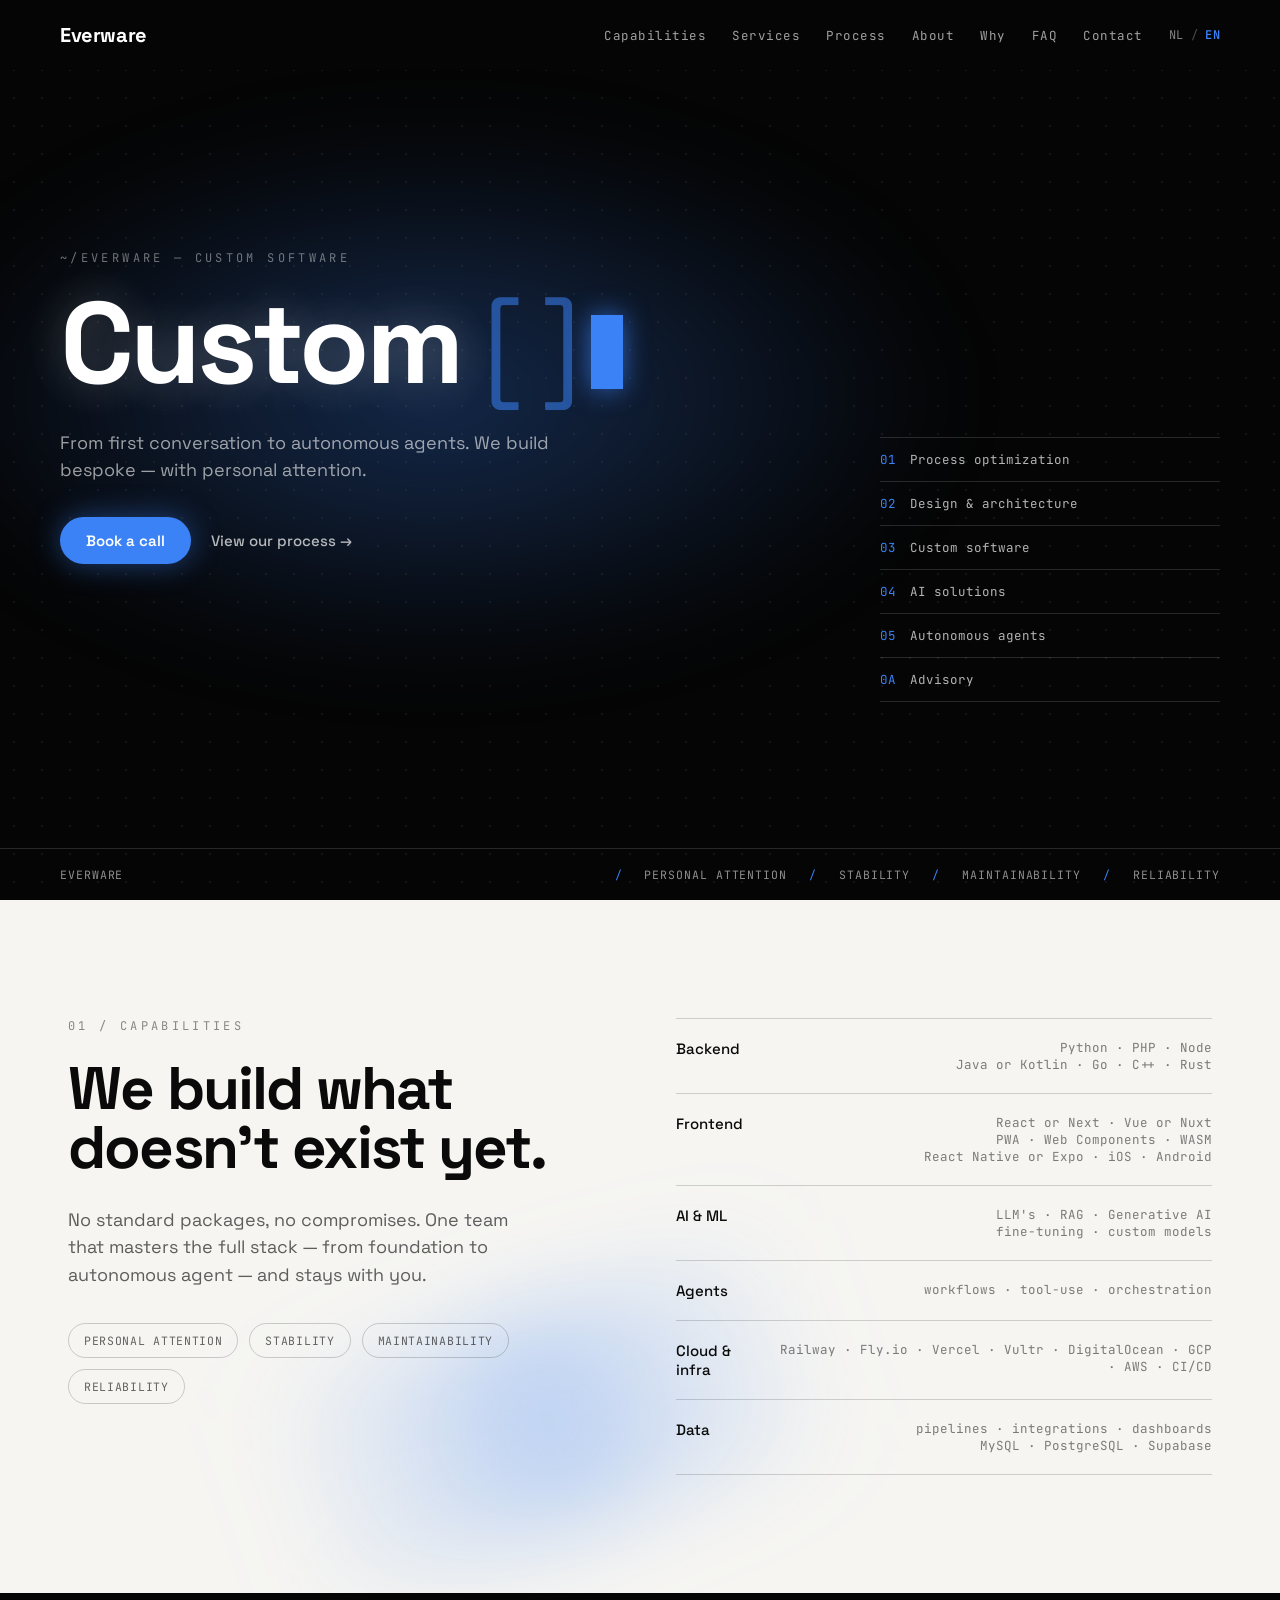
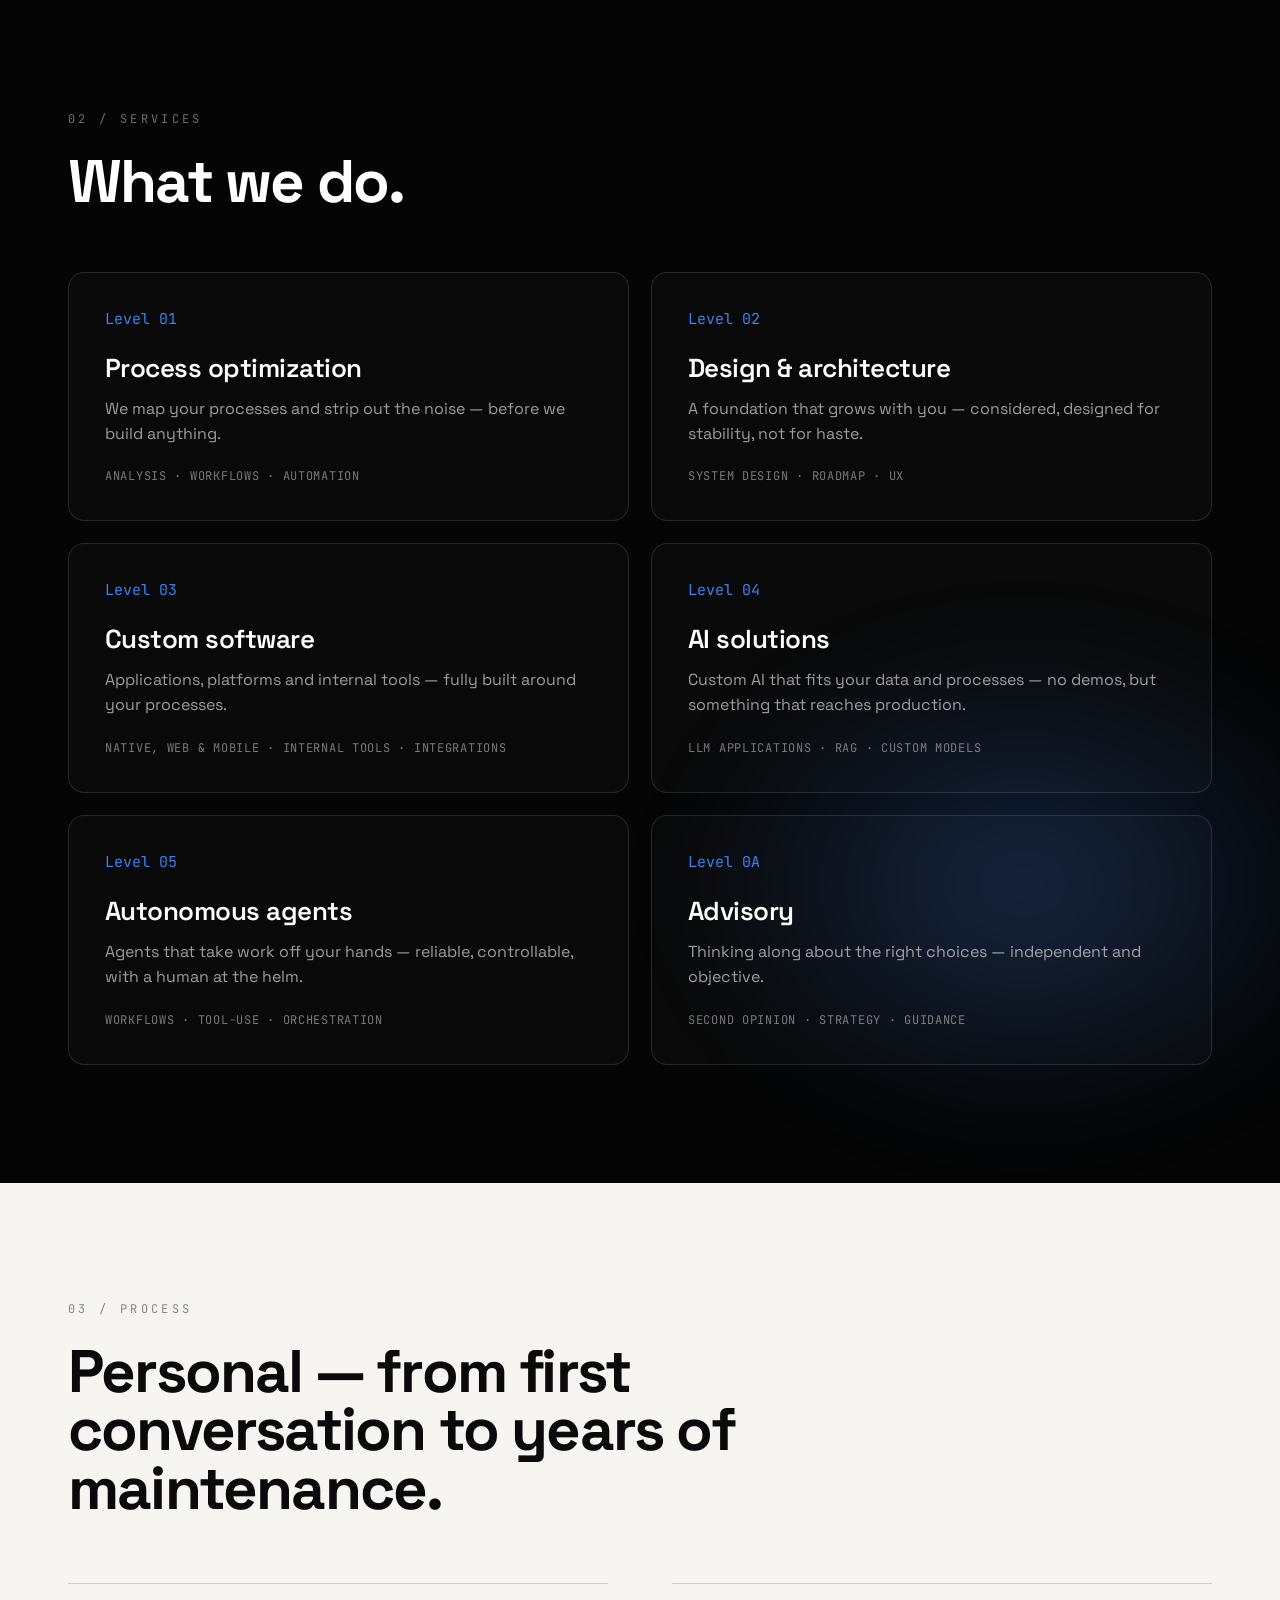
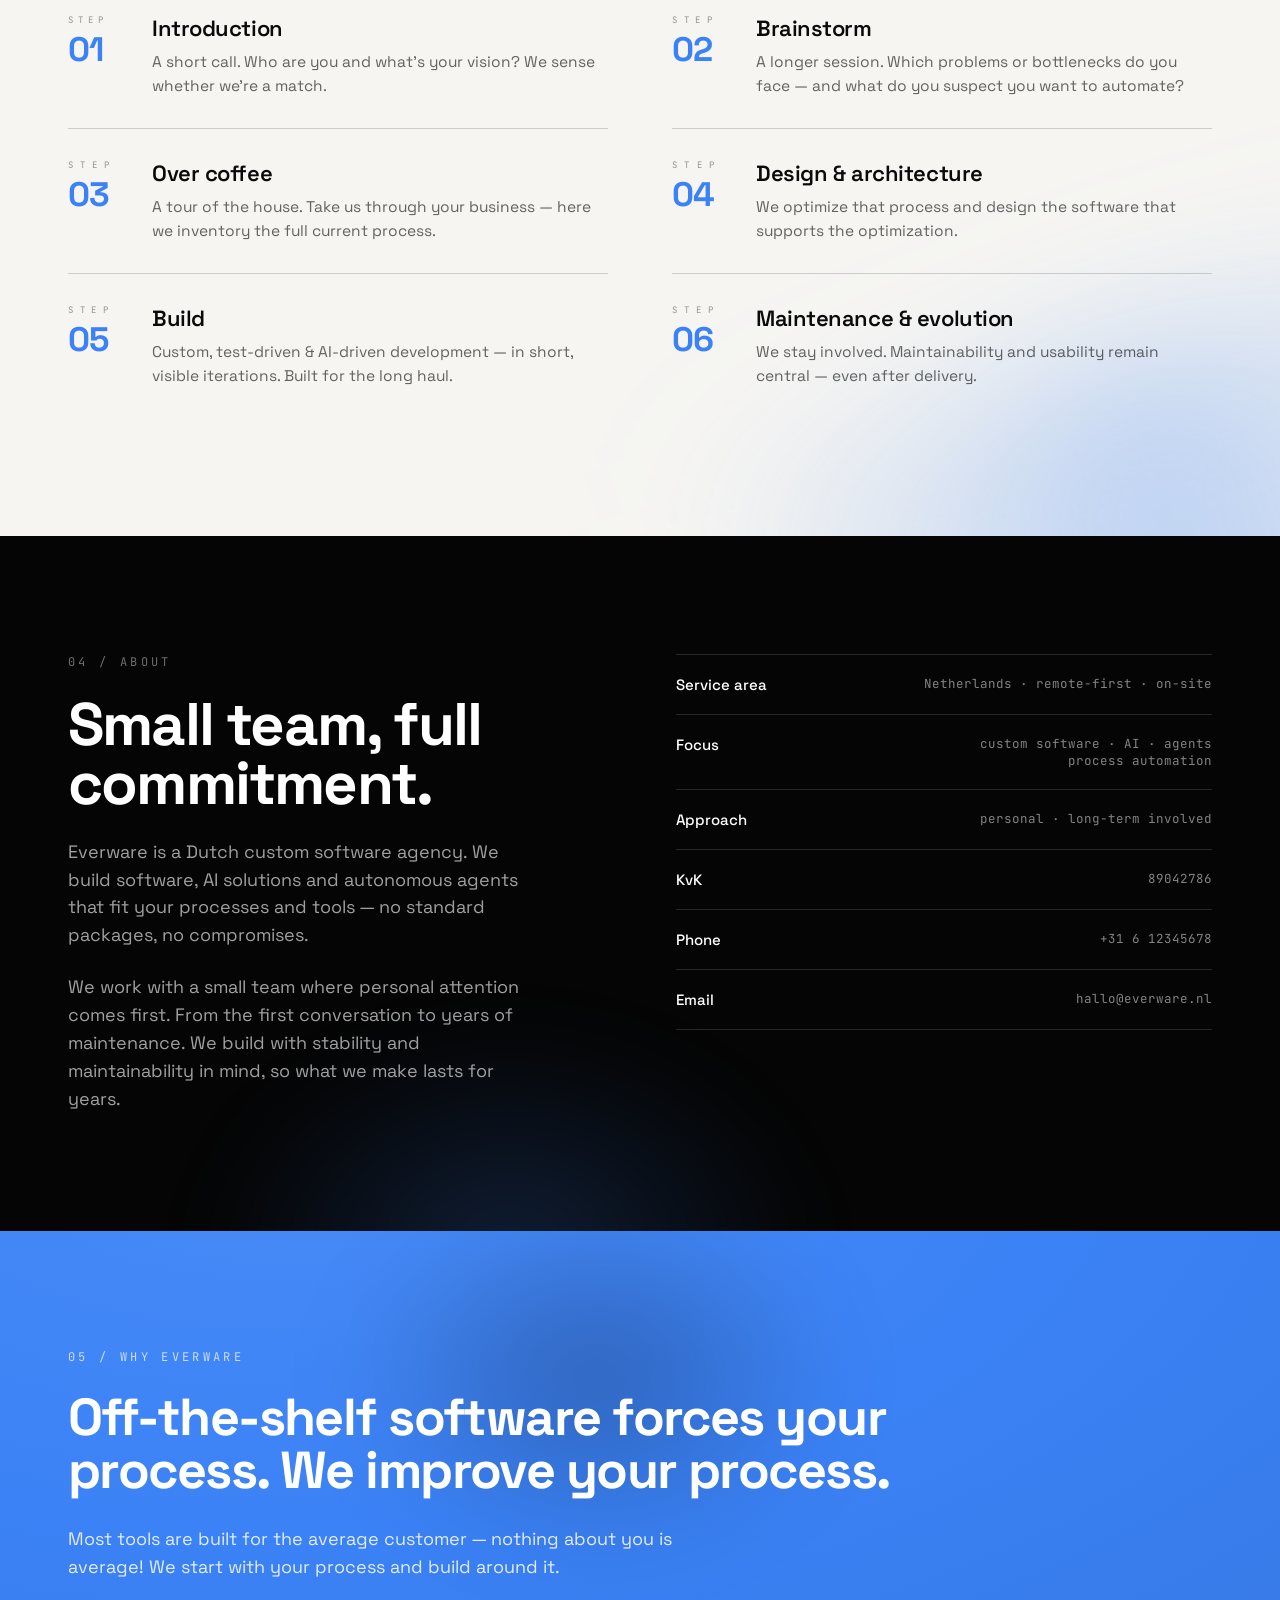
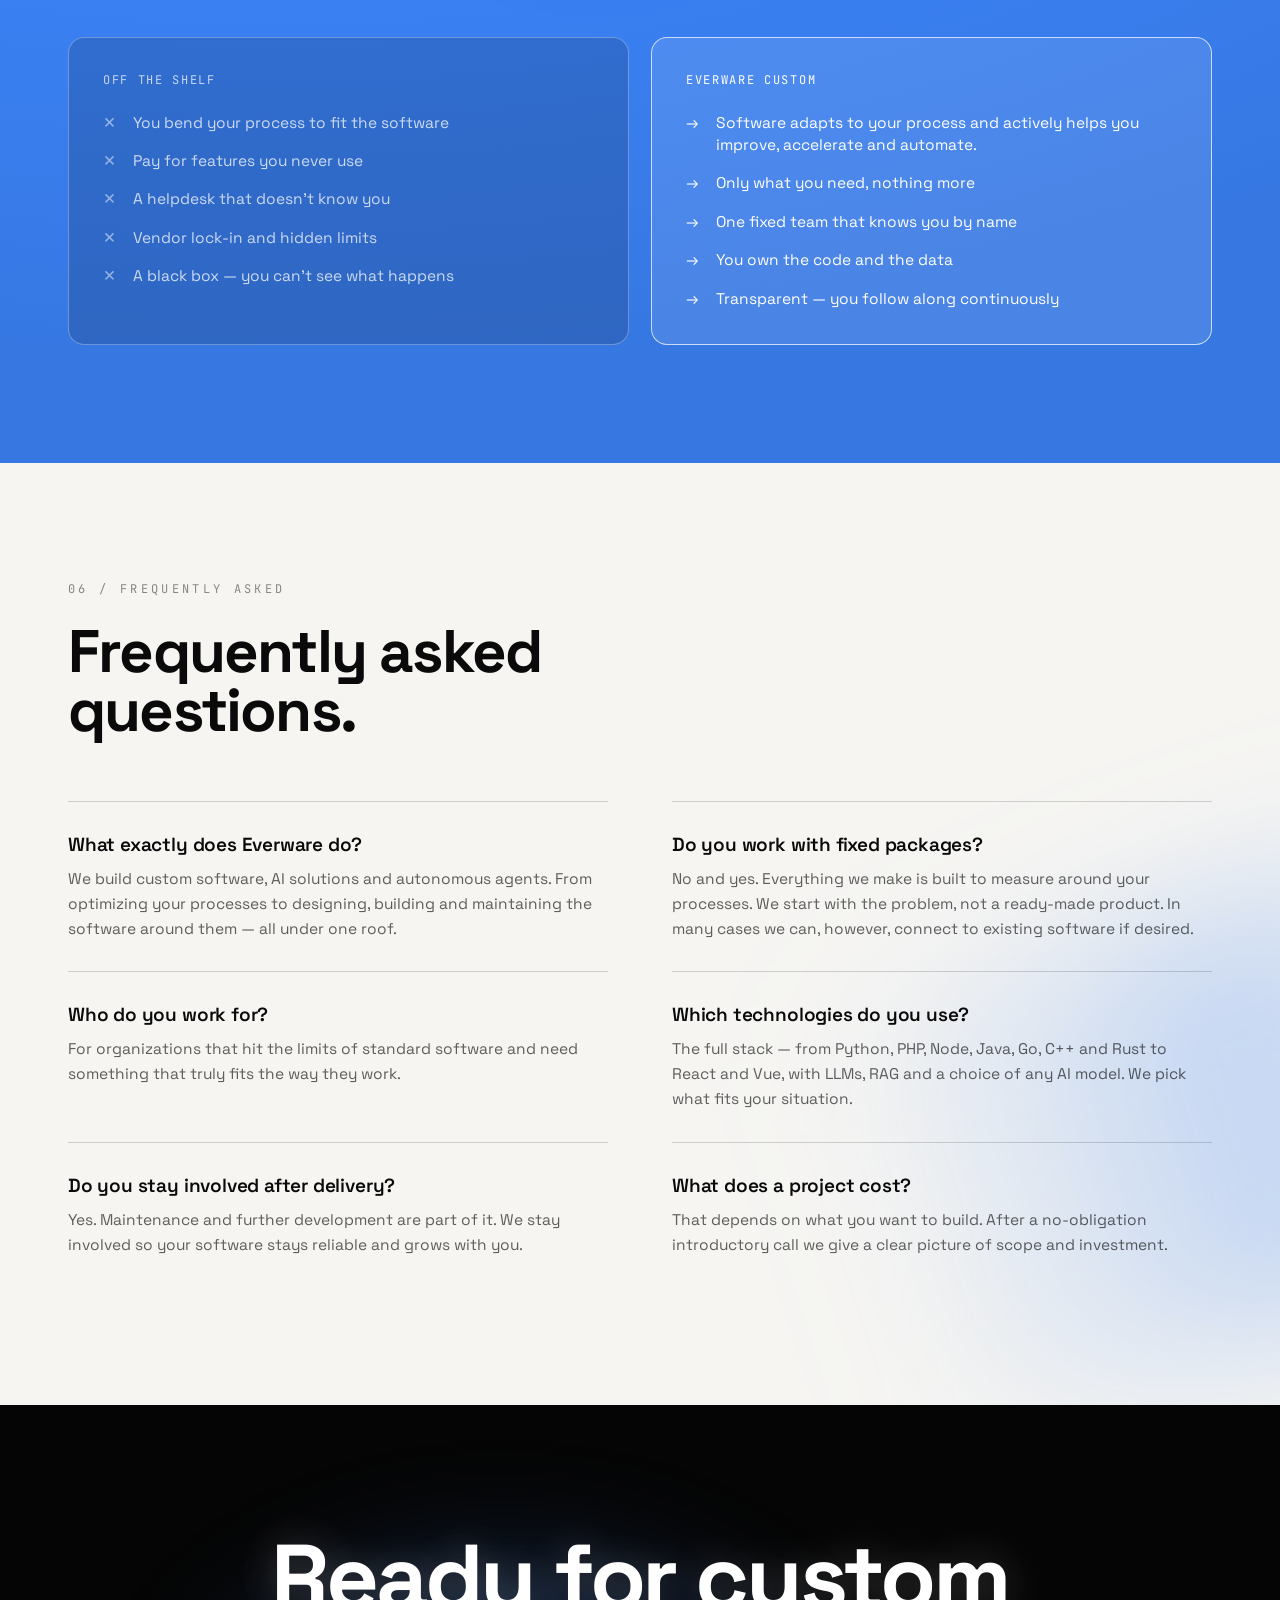
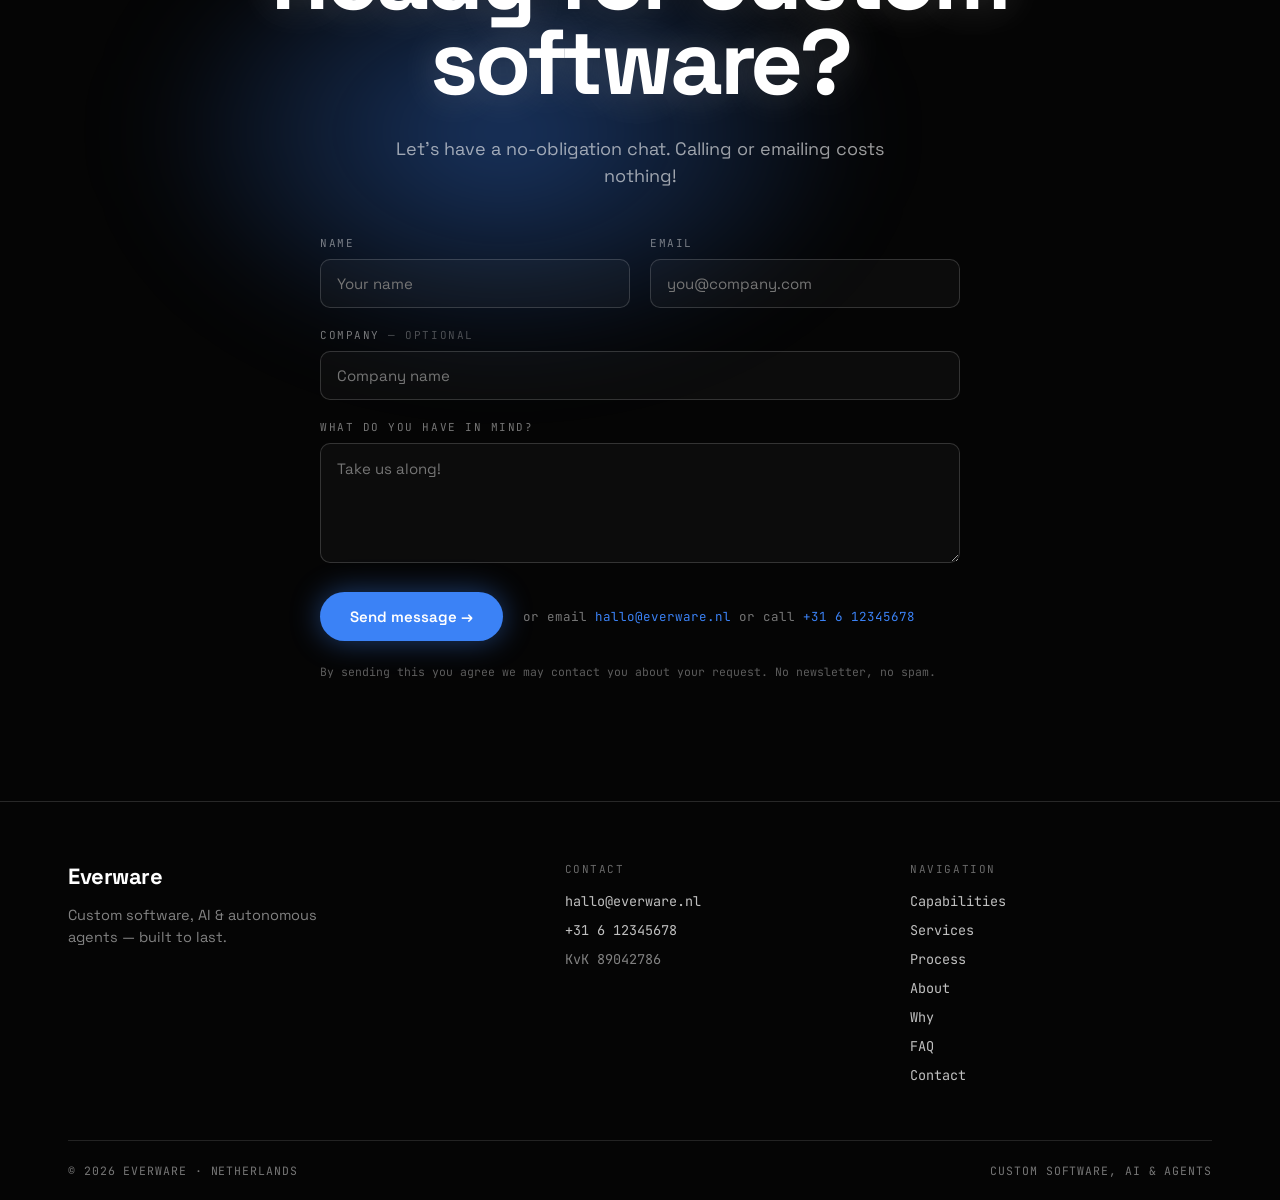
==== commit 43c6d258: "fix: footer as top-level contentinfo landmark (sibling of main)" ====
--- a/en/index.html
+++ b/en/index.html
@@ -568,8 +568,10 @@
         </div>
       </div>
     </div>
-
-    <footer style="position:relative;margin-top:120px;border-top:1px solid rgba(255,255,255,.14)">
+  </section>
+
+  </main>
+  <footer style="position:relative;margin-top:120px;border-top:1px solid rgba(255,255,255,.14)">
       <div style="max-width:1240px;margin:0 auto;box-sizing:border-box;padding:60px 48px 0">
         <div class="ew-footer-grid" style="display:grid;grid-template-columns:1.5fr 1fr 1fr;gap:44px">
           <div>
@@ -603,9 +605,6 @@
         </div>
       </div>
     </footer>
-  </section>
-
-  </main>
 
 </div>
 </body>
